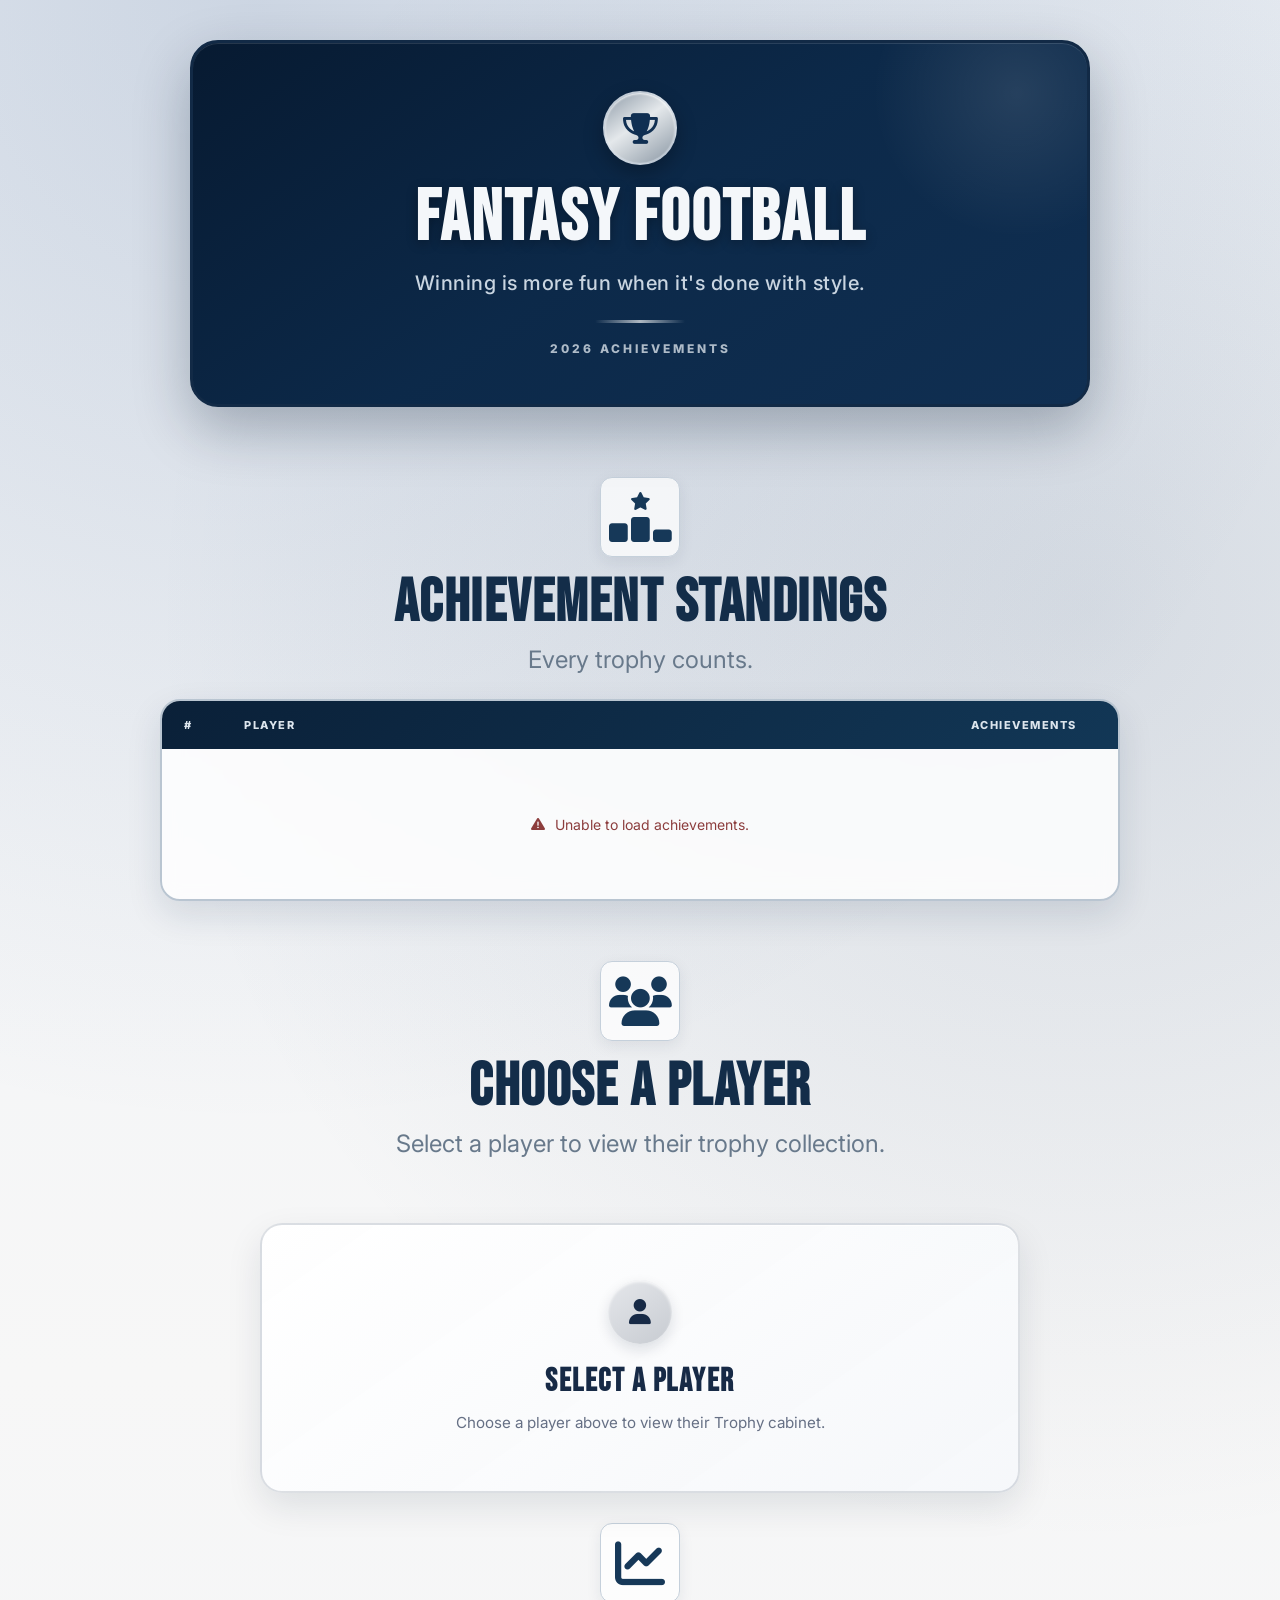
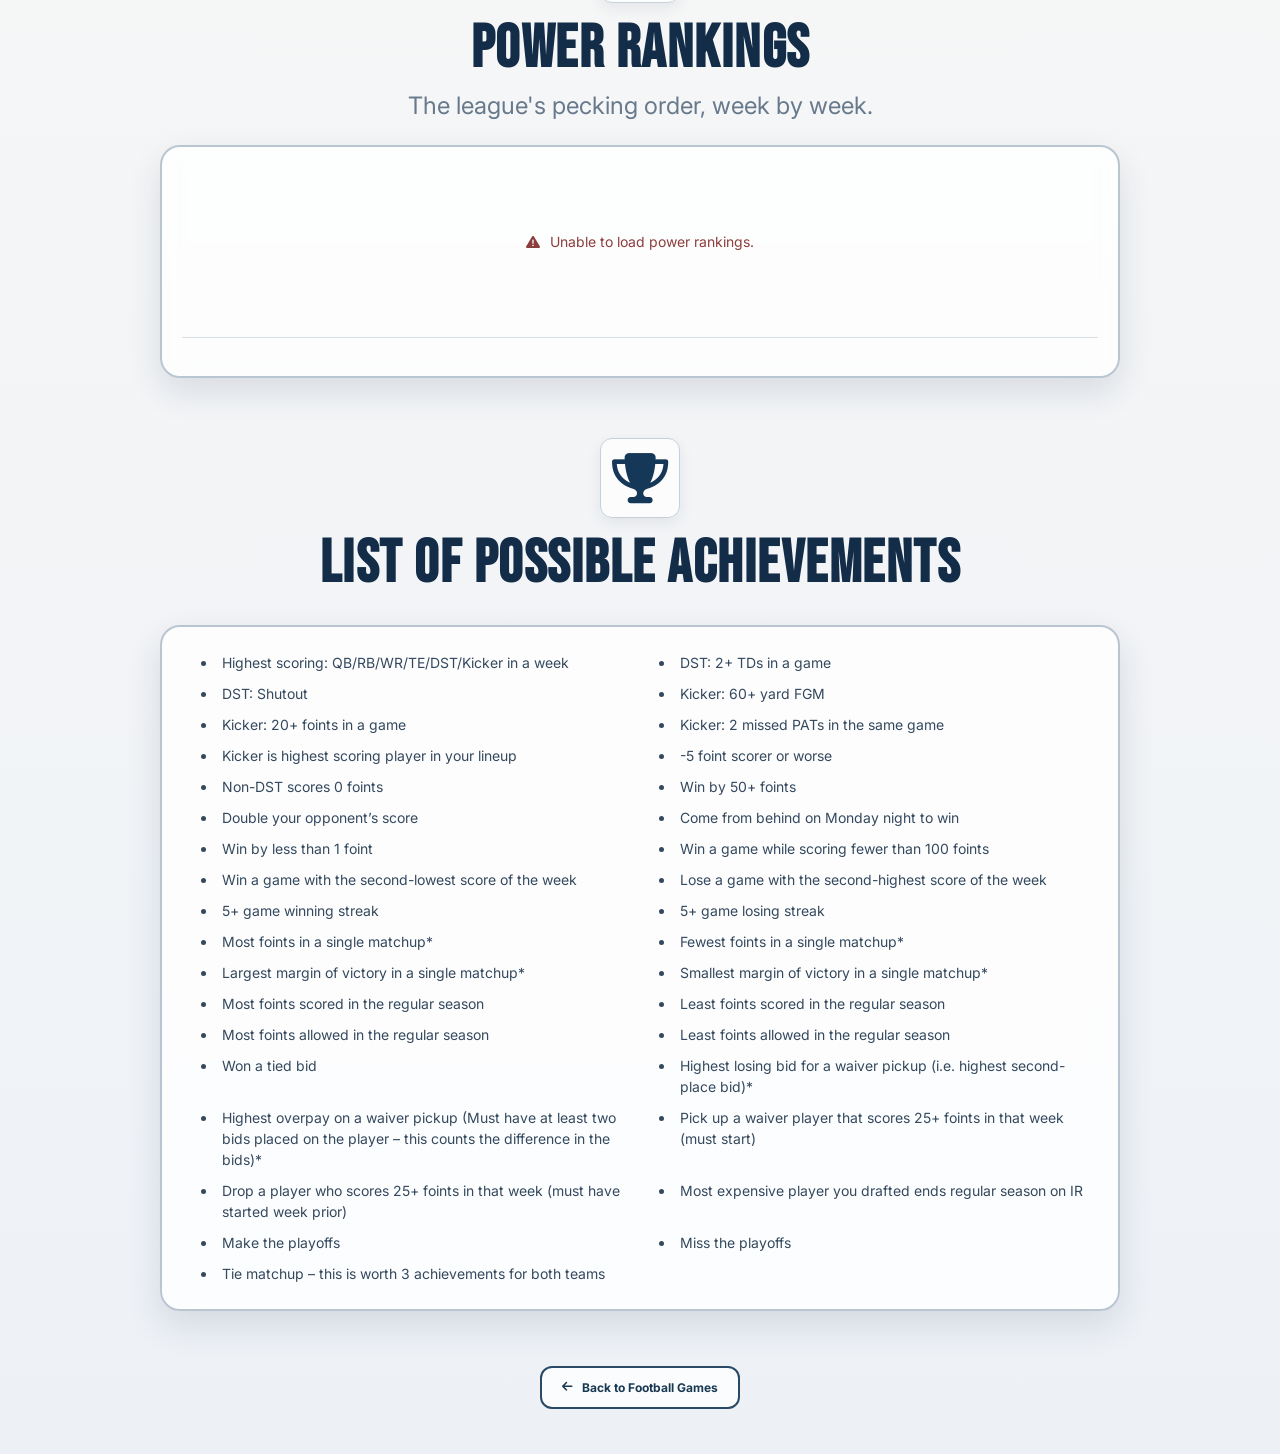
==== fantasy.html @ 873ed9bf "Update fantasy.html" ====
<!DOCTYPE html>

<html lang="en">
<head>

<meta charset="UTF-8">
<meta name="viewport" content="width=device-width, initial-scale=1.0">

<title>Fantasy Football | Football Games 2026</title>

<!-- Google Fonts -->

<link rel="preconnect" href="https://fonts.googleapis.com">
<link rel="preconnect" href="https://fonts.gstatic.com" crossorigin>

<link href="https://fonts.googleapis.com/css2?family=Bebas+Neue&family=Inter:wght@400;500;600;700;800&display=swap" rel="stylesheet">

<!-- Font Awesome -->

<link
    rel="stylesheet"
    href="https://cdnjs.cloudflare.com/ajax/libs/font-awesome/6.5.2/css/all.min.css"
>

<!-- Shared CSS -->

<link rel="stylesheet" href="css/global.css">
<link rel="stylesheet" href="css/components.css">
<link rel="stylesheet" href="css/animations.css">
<link rel="stylesheet" href="css/tables.css">

<!-- Fantasy Page CSS -->

<link rel="stylesheet" href="css/pages/fantasy.css">

<link rel="stylesheet" href="css/mobile.css">

<link rel="icon" type="image/png" href="./dp-logo.png">

</head>

<body class="fantasy-page">

<div class="page-container">

<!-- ========================================
     HERO
======================================== -->

<section class="fantasy-hero fade-in">

<div class="fantasy-hero-content">

<div class="fantasy-trophy-icon">
    <i class="fa-solid fa-trophy"></i>
</div>

<h1>FANTASY FOOTBALL</h1>

<p>
    Winning is more fun when it's done with style.
</p>

<div class="fantasy-divider"></div>

<div class="fantasy-season">
    2026 ACHIEVEMENTS
</div>

</div>

</section>

<!-- ========================================
     ACHIEVEMENT STANDINGS
======================================== -->

<section class="fantasy-section standings-section">

<div class="section-heading">

<div class="section-heading-icon">
    <i class="fa-solid fa-ranking-star"></i>
</div>

<h2>ACHIEVEMENT STANDINGS</h2>

<p>
    Every trophy counts.
</p>

</div>

<div class="standings-card">

<div class="standings-header">

    <div class="standings-header-rank">#</div>
    <div class="standings-header-player">PLAYER</div>
    <div class="standings-header-achievements">ACHIEVEMENTS</div>

</div>

<div id="standingsBody">

    <div class="loading-message">
        <i class="fa-solid fa-spinner fa-spin"></i>
        Loading achievements...
    </div>

</div>

</div>

</section>

<!-- ========================================
     PLAYER SELECTOR
======================================== -->

<section class="fantasy-section player-section">

<div class="section-heading">

<div class="section-heading-icon">
    <i class="fa-solid fa-users"></i>
</div>

<h2>CHOOSE A PLAYER</h2>

<p>
    Select a player to view their trophy collection.
</p>

</div>

<div class="player-selector" id="playerSelector">

<!-- Player cards generated by JavaScript -->

</div>

</section>

<!-- ========================================
     PLAYER PROFILE
======================================== -->

<section
    class="profile-display"
    id="profileDisplay"
    aria-live="polite"
>

<div class="profile-placeholder">
    <div class="profile-placeholder-icon">
        <i class="fa-solid fa-user"></i>
    </div>

<h2>SELECT A PLAYER</h2>

<p>
    Choose a player above to view their Trophy cabinet.
</p>

</div>

</section>

<!-- ========================================
     POWER RANKINGS
======================================== -->

<section class="fantasy-section power-rankings-section">

<div class="section-heading">

<div class="section-heading-icon">
    <i class="fa-solid fa-chart-line"></i>
</div>

<h2>POWER RANKINGS</h2>

<p>
    The league's pecking order, week by week.
</p>

</div>

<div class="power-rankings-card">

<div id="powerRankingsChartWrap" class="power-rankings-chart-wrap">

    <div id="powerRankingsChart" class="power-rankings-chart">
        <div class="loading-message">
            <i class="fa-solid fa-spinner fa-spin"></i>
            Loading power rankings...
        </div>
    </div>

    <div id="powerRankingsTooltip" class="power-rankings-tooltip"></div>

</div>

<div id="powerRankingsLegend" class="power-rankings-legend"></div>

</div>

</section>

<!-- ========================================
     POSSIBLE ACHIEVEMENTS
======================================== -->

<section class="fantasy-section fantasy-achievements-list-section">

<div class="section-heading">

<div class="section-heading-icon">
    <i class="fa-solid fa-trophy"></i>
</div>

<h2>LIST OF POSSIBLE ACHIEVEMENTS</h2>

</div>

<div class="possible-achievements-card">

<ul class="possible-achievements-list">

    <li>Highest scoring: QB/RB/WR/TE/DST/Kicker in a week</li>

    <li>DST: 2+ TDs in a game</li>

    <li>DST: Shutout</li>

    <li>Kicker: 60+ yard FGM</li>

    <li>Kicker: 20+ foints in a game</li>

    <li>Kicker: 2 missed PATs in the same game</li>

    <li>Kicker is highest scoring player in your lineup</li>

    <li>-5 foint scorer or worse</li>

    <li>Non-DST scores 0 foints</li>

    <li>Win by 50+ foints</li>

    <li>Double your opponent’s score</li>

    <li>Come from behind on Monday night to win</li>

    <li>Win by less than 1 foint</li>

    <li>Win a game while scoring fewer than 100 foints</li>

    <li>Win a game with the second-lowest score of the week</li>

    <li>Lose a game with the second-highest score of the week</li>

    <li>5+ game winning streak</li>

    <li>5+ game losing streak</li>

    <li>Most foints in a single matchup*</li>

    <li>Fewest foints in a single matchup*</li>

    <li>Largest margin of victory in a single matchup*</li>

    <li>Smallest margin of victory in a single matchup*</li>

    <li>Most foints scored in the regular season</li>

    <li>Least foints scored in the regular season</li>

    <li>Most foints allowed in the regular season</li>

    <li>Least foints allowed in the regular season</li>

    <li>Won a tied bid</li>

    <li>Highest losing bid for a waiver pickup (i.e. highest second-place bid)*</li>

    <li>Highest overpay on a waiver pickup (Must have at least two bids placed on the player – this counts the difference in the bids)*</li>

    <li>Pick up a waiver player that scores 25+ foints in that week (must start)</li>

    <li>Drop a player who scores 25+ foints in that week (must have started week prior)</li>

    <li>Most expensive player you drafted ends regular season on IR</li>

    <li>Make the playoffs</li>

    <li>Miss the playoffs</li>

    <li>Tie matchup – this is worth 3 achievements for both teams</li>

</ul>

</div>

</section>

<!-- ========================================
     NAVIGATION
======================================== -->

<div class="fantasy-navigation">

<a href="index.html" class="fantasy-back-button">

<i class="fa-solid fa-arrow-left"></i>

Back to Football Games

</a>

</div>

<script>

/* ========================================
   FANTASY FOOTBALL DATA
======================================== */

const ACHIEVEMENTS_CSV =
    "https://docs.google.com/spreadsheets/d/e/2PACX-1vR99reJE_4SBXOZWNyz1-YjJ0L_rT29dolRyvh9BPFbw6mDgLBK-ayncHCMaqLYOpqWWAxh5NxpBHhA/pub?gid=0&single=true&output=csv";

const POWER_RANKINGS_CSV =
    "https://docs.google.com/spreadsheets/d/e/2PACX-1vR99reJE_4SBXOZWNyz1-YjJ0L_rT29dolRyvh9BPFbw6mDgLBK-ayncHCMaqLYOpqWWAxh5NxpBHhA/pub?gid=1961780368&single=true&output=csv";


const PLAYERS = [
    "David",
    "Brett",
    "Matt",
    "Drew",
    "Chris",
    "Don",
    "Tucker",
    "George",
    "Michael",
    "Sam"
];


let achievements = [];


/* ========================================
   ELEMENTS
======================================== */

const standingsBody =
    document.getElementById("standingsBody");

const playerSelector =
    document.getElementById("playerSelector");

const profileDisplay =
    document.getElementById("profileDisplay");

const powerRankingsChart =
    document.getElementById("powerRankingsChart");

const powerRankingsChartWrap =
    document.getElementById("powerRankingsChartWrap");

const powerRankingsTooltip =
    document.getElementById("powerRankingsTooltip");

const powerRankingsLegend =
    document.getElementById("powerRankingsLegend");


/* ========================================
   CSV PARSER
   Handles quoted commas as well
======================================== */

function parseCSV(text) {

    const rows = [];

    let row = [];
    let cell = "";
    let insideQuotes = false;

    for (let i = 0; i < text.length; i++) {

        const character = text[i];
        const nextCharacter = text[i + 1];

        if (character === '"' && insideQuotes && nextCharacter === '"') {

            cell += '"';
            i++;

        } else if (character === '"') {

            insideQuotes = !insideQuotes;

        } else if (character === "," && !insideQuotes) {

            row.push(cell);
            cell = "";

        } else if (
            (character === "\n" || character === "\r") &&
            !insideQuotes
        ) {

            if (character === "\r" && nextCharacter === "\n") {
                i++;
            }

            row.push(cell);
            cell = "";

            if (row.some(value => value.trim() !== "")) {
                rows.push(row);
            }

            row = [];

        } else {

            cell += character;

        }

    }


    if (cell !== "" || row.length > 0) {

        row.push(cell);

        if (row.some(value => value.trim() !== "")) {
            rows.push(row);
        }

    }

    return rows;
}


/* ========================================
   HTML ESCAPE
======================================== */

function escapeHTML(value) {

    return String(value)
        .replace(/&/g, "&amp;")
        .replace(/</g, "&lt;")
        .replace(/>/g, "&gt;")
        .replace(/"/g, "&quot;")
        .replace(/'/g, "&#039;");

}


/* ========================================
   POWER RANKINGS
======================================== */

const POWER_RANKING_WEEKS = [
    "1",
    "2",
    "3",
    "4",
    "5",
    "6",
    "7",
    "8",
    "9",
    "10",
    "11",
    "12",
    "13",
    "14",
    "15",
    "16",
    "17"
];

const POWER_RANKING_COLORS = [
    "#8E24AA",
    "#B22222",
    "#17823B",
    "#0B5CAB",
    "#D97706",
    "#00838F",
    "#6D4C41",
    "#3949AB",
    "#C2185B",
    "#546E7A"
];

let powerRankings = [];


/* ========================================
   POWER RANKING HELPERS
======================================== */

function getPowerRankingWeekLabel(week) {

    return `Week ${week}`;

}


function getPowerRankingData(playerName) {

    return POWER_RANKING_WEEKS.map(week => {

        const item = powerRankings.find(entry =>
            entry.player.toLowerCase() === playerName.toLowerCase() &&
            entry.week.toUpperCase() === week.toUpperCase()
        );

        if (!item) {
            return {
                week,
                rank: null,
                message: ""
            };
        }

        const parsedRank = Number(item.rank);

        return {
            week,
            rank: Number.isFinite(parsedRank)
                ? parsedRank
                : null,
            message: item.message || ""
        };

    });

}


/* ========================================
   GET LAST WEEK'S RANKING
======================================== */

function getLastWeekRank(playerName, currentWeek) {

    const currentWeekIndex =
        POWER_RANKING_WEEKS.indexOf(currentWeek);

    if (currentWeekIndex <= 0) {
        return null;
    }

    const previousWeek =
        POWER_RANKING_WEEKS[currentWeekIndex - 1];

    const previousItem =
        powerRankings.find(entry =>
            entry.player.toLowerCase() === playerName.toLowerCase() &&
            entry.week.toUpperCase() === previousWeek.toUpperCase()
        );

    if (!previousItem) {
        return null;
    }

    const parsedRank =
        Number(previousItem.rank);

    return Number.isFinite(parsedRank)
        ? parsedRank
        : null;

}


function buildPowerRankingPath(points) {

    let path = "";
    let hasPoint = false;

    points.forEach(point => {

        if (point.rank === null) {
            hasPoint = false;
            return;
        }

        const command = hasPoint ? "L" : "M";

        path += `${command} ${point.x} ${point.y} `;
        hasPoint = true;

    });

    return path.trim();

}

let powerRankingTooltipHideTimer = null;

function schedulePowerRankingTooltipHide() {

    clearTimeout(powerRankingTooltipHideTimer);

    powerRankingTooltipHideTimer = setTimeout(() => {

        if (!powerRankingsTooltip.matches(":hover")) {
            hidePowerRankingTooltip();
        }

    }, 200);

}


function showPowerRankingTooltip(event, playerName, item) {

    if (item.rank === null) {
        return;
    }

    const chartRect =
        powerRankingsChartWrap.getBoundingClientRect();

    let left =
        event.clientX - chartRect.left + 14;

    let top =
        event.clientY - chartRect.top + 14;


    const lastWeekRank =
        getLastWeekRank(playerName, item.week);


    powerRankingsTooltip.innerHTML = `

        <div class="power-rankings-tooltip-player">
            ${escapeHTML(playerName)}
        </div>

        <div class="power-rankings-tooltip-week">
            ${escapeHTML(getPowerRankingWeekLabel(item.week))}
        </div>

        <div class="power-rankings-tooltip-rank">
            #${item.rank}
        </div>

        <div class="power-rankings-tooltip-rank">
            LW: ${
                lastWeekRank === null
                    ? "—"
                    : `#${lastWeekRank}`
            }
        </div>

        ${
            item.message
                ? `
                    <div class="power-rankings-tooltip-message">
                        ${escapeHTML(item.message)}
                    </div>
                  `
                : ""
        }

    `;

    powerRankingsTooltip.style.display = "block";

    const tooltipWidth =
        powerRankingsTooltip.offsetWidth;

    const tooltipHeight =
        powerRankingsTooltip.offsetHeight;

    const maxLeft =
        chartRect.width - tooltipWidth - 10;

    const maxTop =
        chartRect.height - tooltipHeight - 10;

    left = Math.min(left, maxLeft);
    top = Math.min(top, maxTop);

    left = Math.max(left, 10);
    top = Math.max(top, 10);

    powerRankingsTooltip.style.left =
        `${left}px`;

    powerRankingsTooltip.style.top =
        `${top}px`;

}


function hidePowerRankingTooltip() {

    powerRankingsTooltip.style.display =
        "none";

}


/* ========================================
   RENDER POWER RANKINGS
======================================== */

function renderPowerRankings() {

    if (!powerRankings.length) {

        powerRankingsChart.innerHTML = `

            <div class="error-message">
                <i class="fa-solid fa-triangle-exclamation"></i>
                <span>No power rankings found.</span>
            </div>

        `;

        powerRankingsLegend.innerHTML = "";

        return;

    }


    const width = 1100;
    const height = 560;

    const margin = {
        top: 35,
        right: 35,
        bottom: 65,
        left: 55
    };

    const plotWidth =
        width - margin.left - margin.right;

    const plotHeight =
        height - margin.top - margin.bottom;


    const xStep =
        plotWidth / (POWER_RANKING_WEEKS.length - 1);

    const yStep =
        plotHeight / 9;


    const xForIndex = index =>
        margin.left + (index * xStep);


    const yForRank = rank =>
        margin.top + ((rank - 1) * yStep);


    let svg = `

        <svg
            class="power-rankings-svg"
            viewBox="0 0 ${width} ${height}"
            role="img"
            aria-label="Fantasy football power rankings from Week 1 through Week 17"
        >

            <rect
                x="0"
                y="0"
                width="${width}"
                height="${height}"
                rx="14"
                class="power-rankings-svg-background"
            />

    `;


    /* Y-AXIS GRID + LABELS */

    for (let rank = 1; rank <= 10; rank++) {

        const y =
            yForRank(rank);

        svg += `

            <line
                x1="${margin.left}"
                y1="${y}"
                x2="${width - margin.right}"
                y2="${y}"
                class="power-rankings-grid-line"
            />

            <text
                x="${margin.left - 13}"
                y="${y + 5}"
                text-anchor="end"
                class="power-rankings-axis-label"
            >
                #${rank}
            </text>

        `;

    }


    /* X-AXIS LABELS */

    POWER_RANKING_WEEKS.forEach((week, index) => {

        const x =
            xForIndex(index);

        const label =
            `W${week}`;

        svg += `

            <text
                x="${x}"
                y="${height - 28}"
                text-anchor="middle"
                class="power-rankings-week-label"
            >
                ${label}
            </text>

        `;

    });


    /* PLAYER LINES + POINTS */

    PLAYERS.forEach((playerName, playerIndex) => {

        const color =
            POWER_RANKING_COLORS[playerIndex];

        const playerData =
            getPowerRankingData(playerName);


        const points =
            playerData.map((item, index) => ({

                ...item,

                x: xForIndex(index),

                y: item.rank === null
                    ? null
                    : yForRank(item.rank)

            }));


        const pathPoints =
            points.filter(point =>
                point.rank !== null
            );


        /*
         * Draw each continuous section separately so
         * missing future weeks do not create a line.
         */

        let currentSegment = [];

        const segments = [];

        points.forEach(point => {

            if (point.rank === null) {

                if (currentSegment.length) {
                    segments.push(currentSegment);
                    currentSegment = [];
                }

                return;

            }

            currentSegment.push(point);

        });


        if (currentSegment.length) {
            segments.push(currentSegment);
        }


        segments.forEach(segment => {

            if (segment.length < 2) {
                return;
            }

            svg += `

                <path
                    d="${buildPowerRankingPath(segment)}"
                    class="power-ranking-line"
                    style="stroke:${color}"
                />

            `;

        });


        points.forEach(point => {

            if (point.rank === null) {
                return;
            }


            const weekLabel =
                getPowerRankingWeekLabel(point.week);


            svg += `

                <circle
                    cx="${point.x}"
                    cy="${point.y}"
                    r="6"
                    class="power-ranking-point"
                    style="fill:${color};stroke:${color}"
                    tabindex="0"
                    data-player="${escapeHTML(playerName)}"
                    data-week="${escapeHTML(weekLabel)}"
                    data-rank="${point.rank}"
                >


                </circle>

            `;

        });

    });


    svg += `

        </svg>

    `;


    powerRankingsChart.innerHTML =
        svg;


    /* ========================================
       POINT HOVER EVENTS
    ======================================== */

    powerRankingsChart
        .querySelectorAll(".power-ranking-point")
        .forEach(point => {

            const playerName =
                point.dataset.player;

            const week =
                point.dataset.week;

            point.addEventListener(
                "mouseenter",
                event => {

                    const item =
                        getPowerRankingData(playerName)
                            .find(entry =>
                                getPowerRankingWeekLabel(entry.week) === week
                            );

                    if (item) {
                        showPowerRankingTooltip(
                            event,
                            playerName,
                            item
                        );
                    }

                }
            );


            point.addEventListener(
                "mousemove",
                event => {

                    const item =
                        getPowerRankingData(playerName)
                            .find(entry =>
                                getPowerRankingWeekLabel(entry.week) === week
                            );

                    if (item) {
                        showPowerRankingTooltip(
                            event,
                            playerName,
                            item
                        );
                    }

                }
            );


            point.addEventListener(
    "mouseleave",
    event => {
        if (window.innerWidth > 700) {
            schedulePowerRankingTooltipHide();
        }
    }
);


            point.addEventListener(
                "focus",
                event => {

                    const item =
                        getPowerRankingData(playerName)
                            .find(entry =>
                                getPowerRankingWeekLabel(entry.week) === week
                            );

                    if (item) {
                        showPowerRankingTooltip(
                            event,
                            playerName,
                            item
                        );
                    }

                }
            );


            point.addEventListener(
    "blur",
    event => {
        if (window.innerWidth > 700) {
            schedulePowerRankingTooltipHide();
        }
    }
);

            powerRankingsTooltip.addEventListener("mouseenter", () => {

    clearTimeout(powerRankingTooltipHideTimer);

});

powerRankingsTooltip.addEventListener("mouseleave", () => {

    hidePowerRankingTooltip();

});


            /* ========================================
               MOBILE TOOLTIP
            ======================================== */

            point.addEventListener(
                "click",
                event => {

                    if (window.innerWidth > 700) {
                        return;
                    }

                    event.stopPropagation();

                    const item =
                        getPowerRankingData(playerName)
                            .find(entry =>
                                getPowerRankingWeekLabel(entry.week) === week
                            );

                    if (item) {

                        showPowerRankingTooltip(
                            event,
                            playerName,
                            item
                        );

                    }

                }
            );

        });


    /* ========================================
       MOBILE TOOLTIP CLOSE
    ======================================== */

    powerRankingsChartWrap.addEventListener(
        "click",
        event => {

            if (window.innerWidth > 700) {
                return;
            }

            if (
                !event.target.closest(".power-ranking-point") &&
                !event.target.closest(".power-rankings-tooltip")
            ) {

                hidePowerRankingTooltip();

            }

        }
    );


    /* ========================================
       LEGEND
    ======================================== */

    powerRankingsLegend.innerHTML = "";

    PLAYERS.forEach((player, index) => {

        const legendItem =
            document.createElement("div");

        legendItem.className =
            "power-rankings-legend-item";

        legendItem.innerHTML = `

            <span
                class="power-rankings-legend-dot"
                style="background:${POWER_RANKING_COLORS[index]}"
            ></span>

            <span>
                ${escapeHTML(player)}
            </span>

        `;

        powerRankingsLegend.appendChild(
            legendItem
        );

    });

}


/* ========================================
   LOAD POWER RANKINGS
======================================== */

async function loadPowerRankings() {

    try {

        const response =
            await fetch(
                POWER_RANKINGS_CSV +
                "&cache=" +
                Date.now()
            );


        if (!response.ok) {
            throw new Error(
                "Unable to load power rankings CSV"
            );
        }


        const csvText =
            await response.text();


        const rows =
            parseCSV(csvText);


        if (rows.length < 1) {
            throw new Error(
                "No power ranking data found"
            );
        }


        const headers =
            rows[0].map(header =>
                header.trim().toLowerCase()
            );


        const weekIndex =
            headers.indexOf("week");

        const playerIndex =
            headers.indexOf("player");

        const rankIndex =
            headers.indexOf("rank");

        const messageIndex =
            headers.indexOf("message");


        if (
            weekIndex === -1 ||
            playerIndex === -1 ||
            rankIndex === -1 ||
            messageIndex === -1
        ) {

            throw new Error(
                "Power Rankings CSV must contain Week, Player, Rank, and Message columns."
            );

        }


        powerRankings =
            rows
                .slice(1)
                .map(row => ({

                    week:
                        (row[weekIndex] || "")
                            .trim(),

                    player:
                        (row[playerIndex] || "")
                            .trim(),

                    rank:
                        (row[rankIndex] || "")
                            .trim(),

                    message:
                        (row[messageIndex] || "")
                            .trim()

                }))
                .filter(item =>
                    item.week &&
                    item.player
                );


        renderPowerRankings();

    }


    catch (error) {

        console.error(
            "Fantasy power rankings loading error:",
            error
        );


        powerRankingsChart.innerHTML = `

            <div class="error-message">

                <i class="fa-solid fa-triangle-exclamation"></i>

                <span>
                    Unable to load power rankings.
                </span>

            </div>

        `;

        powerRankingsLegend.innerHTML = "";

    }

}


/* ========================================
   LOAD ACHIEVEMENTS
======================================== */

async function loadAchievements() {

    try {

        const response =
            await fetch(ACHIEVEMENTS_CSV + "&cache=" + Date.now());

        if (!response.ok) {
            throw new Error("Unable to load CSV");
        }

        const csvText = await response.text();

        const rows = parseCSV(csvText);

        if (rows.length < 1) {
            throw new Error("No data found");
        }


        /* --------------------------------
           Read headers
        -------------------------------- */

        const headers = rows[0].map(header =>
            header.trim().toLowerCase()
        );


        const nameIndex =
            headers.indexOf("name");

        const achievementIndex =
            headers.indexOf("achievement");

        const weekIndex =
            headers.indexOf("week");


        if (
            nameIndex === -1 ||
            achievementIndex === -1 ||
            weekIndex === -1
        ) {

            throw new Error(
                "CSV must contain Name, Achievement, and Week columns."
            );

        }


        /* --------------------------------
           Convert rows to objects
        -------------------------------- */

        achievements = rows
            .slice(1)
            .map(row => {

                return {

                    name:
                        (row[nameIndex] || "").trim(),

                    achievement:
                        (row[achievementIndex] || "").trim(),

                    week:
                        (row[weekIndex] || "").trim()

                };

            })
            .filter(item =>
                item.name &&
                item.achievement
            );


        renderStandings();

        renderPlayerSelector();

    }

    catch (error) {

        console.error(
            "Fantasy achievement loading error:",
            error
        );

        standingsBody.innerHTML = `

            <div class="error-message">

                <i class="fa-solid fa-triangle-exclamation"></i>

                <span>
                    Unable to load achievements.
                </span>

            </div>

        `;

    }

}


/* ========================================
   GET PLAYER ACHIEVEMENTS
======================================== */

function getPlayerAchievements(playerName) {

    return achievements.filter(item =>
        item.name.toLowerCase() === playerName.toLowerCase()
    );

}


/* ========================================
   GET PLAYER COUNT
======================================== */

function getPlayerCount(playerName) {

    return getPlayerAchievements(playerName).length;

}


/* ========================================
   RENDER STANDINGS
======================================== */

function renderStandings() {

    const standings = PLAYERS
        .map(player => {

            return {

                name: player,

                count: getPlayerCount(player)

            };

        })
        .sort((a, b) => {

            if (b.count !== a.count) {
                return b.count - a.count;
            }

            return PLAYERS.indexOf(a.name) -
                   PLAYERS.indexOf(b.name);

        });


    standingsBody.innerHTML = "";


    standings.forEach((player, index) => {

        const row =
            document.createElement("div");

        row.className =
            "standings-row";


        if (index === 0 && player.count > 0) {

            row.classList.add("first-place");

        }


        row.innerHTML = `

            <div class="standings-rank">

                ${index + 1}

            </div>


            <div class="standings-player">

                <span class="standings-player-name">

                    ${escapeHTML(player.name)}

                </span>

            </div>


            <div class="standings-count">

                <span class="achievement-count-number">

                    ${player.count}

                </span>

                <span class="achievement-count-label">

                    ${player.count === 1
                        ? "TROPHY"
                        : "TROPHIES"}

                </span>

            </div>

        `;


        standingsBody.appendChild(row);

    });

}


/* ========================================
   RENDER PLAYER SELECTOR
======================================== */

function renderPlayerSelector() {

    playerSelector.innerHTML = "";


    PLAYERS.forEach(player => {

        const count =
            getPlayerCount(player);


        const card =
            document.createElement("button");

        card.type = "button";

        card.className =
            "player-card";


        card.dataset.player =
            player;


        card.innerHTML = `

            <div class="player-card-icon">

                <i class="fa-solid fa-trophy"></i>

            </div>


            <div class="player-card-content">

                <div class="player-card-name">

                    ${escapeHTML(player)}

                </div>

                <div class="player-card-count">

                    ${count}
                    ${count === 1
                        ? "Achievement"
                        : "Achievements"}

                </div>

            </div>


            <div class="player-card-arrow">

                <i class="fa-solid fa-chevron-right"></i>

            </div>

        `;


        card.addEventListener(
            "click",
            () => selectPlayer(player, card)
        );


        playerSelector.appendChild(card);

    });

}


/* ========================================
   SELECT PLAYER
======================================== */

function selectPlayer(playerName, selectedCard) {

    document
        .querySelectorAll(".player-card")
        .forEach(card => {

            card.classList.remove("selected");

        });


    selectedCard.classList.add("selected");


    renderPlayerProfile(playerName);


    setTimeout(() => {

        profileDisplay.scrollIntoView({

            behavior: "smooth",

            block: "start"

        });

    }, 100);

}


/* ========================================
   RENDER PLAYER PROFILE
======================================== */

function renderPlayerProfile(playerName) {

    const playerAchievements =
        getPlayerAchievements(playerName);


    profileDisplay.innerHTML = "";


    const profile =
        document.createElement("div");

    profile.className =
        "player-profile fantasy-profile-drop";


    profile.innerHTML = `

        <div class="player-profile-header">

            <div class="player-profile-icon">

                <i class="fa-solid fa-trophy"></i>

            </div>


            <div class="player-profile-title">

                <h2>
                    ${escapeHTML(playerName)}
                </h2>

                <p>
                    2026 FANTASY FOOTBALL
                </p>

            </div>


            <div class="profile-achievement-total">

                <div class="total-number">

                    ${playerAchievements.length}

                </div>

                <div class="total-label">

                    ${playerAchievements.length === 1
                        ? "ACHIEVEMENT"
                        : "ACHIEVEMENTS"}

                </div>

            </div>

        </div>


        <div class="profile-divider"></div>


        <div class="achievement-collection-header">

            <span>
                TROPHY COLLECTION
            </span>

            <span>
                ${playerAchievements.length}
                ${playerAchievements.length === 1
                    ? "TROPHY"
                    : "TROPHIES"}
            </span>

        </div>


        <div class="achievement-plaque-grid">

            ${
                playerAchievements.length === 0

                ?

                `

                <div class="empty-achievements">

                    <div class="empty-trophy">

                        <i class="fa-solid fa-trophy"></i>

                    </div>

                    <h3>
                        NO TROPHIES YET
                    </h3>

                    <p>
                        The collection is waiting to begin.
                    </p>

                </div>

                `

                :

                playerAchievements
                    .map((item, index) => `

                        <div
                            class="achievement-plaque"
                            style="--plaque-delay: ${index * 0.06}s"
                        >

                            <div class="plaque-shine"></div>


                            <div class="plaque-inner">

                                <div class="plaque-top">

                                    <i class="fa-solid fa-trophy"></i>

                                </div>


                                <div class="plaque-achievement">

                                    ${escapeHTML(
                                        item.achievement
                                    )}

                                </div>


                                <div class="plaque-line"></div>


                                <div class="plaque-week">

                                    Week ${escapeHTML(
                                        item.week
                                    )}

                                </div>

                            </div>

                        </div>

                    `)
                    .join("")

            }

        </div>

    `;


    profileDisplay.appendChild(profile);

}


/* ========================================
   START
======================================== */

loadAchievements();
loadPowerRankings();

</script>

</body>
</html>
---- css/global.css ----
/* ========================================
   FOOTBALL GAMES DESIGN SYSTEM
   GLOBAL CSS
======================================== */

:root{

    /* Brand Colors */

    --green:#09C90E;
    --red:#B22222;
    --blue:#005CB9;
    --purple:#8E24AA;
    --gold:#FFD700;

    /* Neutral Colors */

    --background:#F7F7F7;
    --text:#222222;
    --text-light:#555555;
    --white:#FFFFFF;

    /* Effects */

    --shadow-sm:0 5px 15px rgba(0,0,0,.12);
    --shadow-md:0 12px 25px rgba(0,0,0,.25);
    --shadow-lg:0 22px 40px rgba(0,0,0,.35);

    --radius-sm:12px;
    --radius-md:18px;
    --radius-lg:24px;

    --transition:.3s ease;

}


/* RESET */

*{
    margin:0;
    padding:0;
    box-sizing:border-box;
}


html{
    scroll-behavior:smooth;
}


/* BODY */

body{

    font-family:"Inter",Arial,sans-serif;

    color:var(--text);

    overflow-x:hidden;

    background:
    linear-gradient(
        rgba(247,247,247,.88),
        rgba(247,247,247,.92)
    ),
    url("https://images.unsplash.com/photo-1508098682722-e99c643e7485?auto=format&fit=crop&w=1800&q=80");

    background-size:cover;

    background-position:center;

    background-attachment:fixed;

}

h1,
h2,
h3,
.title{
    font-family:"Bebas Neue",sans-serif;
    letter-spacing:1px;
}


/* LINKS */

a{
    text-decoration:none;
    color:inherit;
}


/* MAIN CONTAINER */

.container{

    max-width:1100px;

    margin:auto;

    padding:25px 15px 50px;

}
/* Typography Overrides */

.hero h1,
.hero h2,
.countdown-title,
.title,
.subtitle,
.arrow{

    font-family:"Inter",Arial,sans-serif;

}


.hero h1,
.hero h2,
.title{

    font-family:"Bebas Neue",sans-serif;

}
.countdown-title{

    font-family:"Bebas Neue",sans-serif;
    font-size:28px;
    letter-spacing:1px;

}

body{

background:
linear-gradient(
rgba(255,255,255,.75),
rgba(255,255,255,.80)
),
url("https://images.unsplash.com/photo-1508098682722-e99c643e7485?auto=format&fit=crop&w=1800&q=80");

background-size:cover;

background-position:center;

background-attachment:fixed;

}
---- css/components.css ----
/* ========================================
   FOOTBALL GAMES DESIGN SYSTEM
   COMPONENTS
======================================== */


/* =========================
   GAME CARDS
========================= */

.card{

display:flex;

justify-content:space-between;

align-items:center;

padding:28px;

border-radius:var(--radius-md);

margin-bottom:25px;

text-decoration:none;

color:white;

box-shadow:var(--shadow-md);

transition:var(--transition);

position:relative;

overflow:hidden;

}


.card:hover{

transform:
translateY(-8px)
scale(1.02);

box-shadow:var(--shadow-lg);

}


/* Card Shine */

.card::before{

content:"";

position:absolute;

top:0;

left:-120%;

width:80%;

height:100%;

background:
linear-gradient(
120deg,
transparent,
rgba(255,255,255,.45),
transparent
);

transform:skewX(-25deg);

transition:.8s;

}


.card:hover::before{

left:130%;

}



/* Card Layout */

.left{

display:flex;

align-items:center;

gap:20px;

}


.icon{

font-size:48px;

filter:
drop-shadow(
0 3px 3px rgba(0,0,0,.25)
);

text-shadow:
0 2px 8px rgba(255,255,255,.5);

transition:.3s ease;

}

/* Card Icon Colors */

.supercontest .icon{

color:#FFE34D;

}


.survivor .icon{

color:#FFD7D7;

}


.fantasy .icon{

color:#9FD2FF;

}


.suggestions .icon{

color:#E9C8FF;

}


/* Icon hover */

.card:hover .icon{

transform:
scale(1.15)
rotate(-10deg);

filter:
drop-shadow(
0 0 12px rgba(255,255,255,.75)
);

}


.title{

font-family:"Bebas Neue",sans-serif;

font-size:44px;

letter-spacing:1px;

margin-bottom:8px;

}


.subtitle{

font-family:"Inter",Arial,sans-serif;

font-size:18px;

line-height:1.4;

}


.arrow{

font-size:40px;

transition:.3s;

}


.card:hover .arrow{

transform:translateX(15px);

}


/* Card Colors */

.supercontest{

background:var(--green);

}


.survivor{

background:linear-gradient(
135deg,
#B22222,
#6E1010
);

}


.fantasy{

background:linear-gradient(
135deg,
#013369,
#005CB9
);

}


.suggestions{

background:linear-gradient(
135deg,
#6A1B9A,
#8E24AA
);

}
/* =========================
   HERO SECTION
========================= */

.hero{

min-height:460px;

display:flex;

justify-content:center;

align-items:center;

text-align:center;

padding:40px 20px;

}


.hero-content{

    background:linear-gradient(
        135deg,
        #134975,
        #599cda
    );

    backdrop-filter:blur(16px);
    -webkit-backdrop-filter:blur(16px);

    padding:50px 55px;

    border-radius:24px;

    border:1px solid rgba(255,255,255,.15);

    box-shadow:
        0 15px 40px rgba(0,0,0,.25),
        0 0 40px rgba(255,255,255,.05) inset;

    animation:fadeIn 1.2s;

    max-width:900px;
    width:100%;

}


.hero h1{

font-family:"Bebas Neue",sans-serif;

font-size:72px;

letter-spacing:2px;

margin-bottom:15px;

color:#111;

}


.hero h2{

font-family:"Inter",Arial,sans-serif;

font-size:30px;

font-weight:400;

color:#444;

margin-bottom:35px;

}

/* Hero Gold Divider */

.hero-divider{

width:140px;

height:5px;

margin:0 auto 35px;

border-radius:20px;

background:
linear-gradient(
90deg,
#FFD700,
#F5C542,
#FFD700
);

box-shadow:
0 0 15px rgba(255,215,0,.5);

}


/* =========================
   COUNTDOWN
========================= */


.countdown-title{

font-family:"Bebas Neue",sans-serif;

font-size:30px;

letter-spacing:1px;

margin-bottom:15px;

}


#countdown,
#superbowlCountdown{

display:flex;

justify-content:center;

gap:15px;

flex-wrap:wrap;

}


.time-box{

background:white;

border:1px solid #ddd;

border-radius:var(--radius-md);

padding:16px;

width:100px;

box-shadow:var(--shadow-sm);

transition:var(--transition);

display:flex;

flex-direction:column;

align-items:center;

justify-content:center;

text-align:center;

}

.number{

font-family:"Bebas Neue",sans-serif;

font-size:50px;

font-weight:400;

letter-spacing:2px;

color:var(--gold);

text-shadow:

0 0 10px rgba(255,215,0,.45),

0 0 25px rgba(255,215,0,.25);

}

.label{

font-family:"Inter",Arial,sans-serif;

margin-top:5px;

font-size:13px;

font-weight:600;

text-transform:uppercase;

letter-spacing:1.5px;

text-align:center;

}

/* =========================
   FOOTER
========================= */

footer{

text-align:center;

padding:45px 20px;

font-size:18px;

color:#00008b;

border-top:1px solid #ddd;

margin-top:50px;

font-family:"Inter",Arial,sans-serif;

}

/* =========================
   BUTTONS
========================= */


.main-button{

display:inline-flex;

align-items:center;

justify-content:center;

padding:16px 32px;

border-radius:14px;

font-family:"Inter",Arial,sans-serif;

font-size:18px;

font-weight:700;

border:none;

cursor:pointer;

position:relative;

overflow:hidden;

transition:.3s ease;

box-shadow:var(--shadow-sm);

}


/* Shine sweep */

.main-button::before{

content:"";

position:absolute;

top:0;

left:-120%;

width:80%;

height:100%;

background:
linear-gradient(
120deg,
transparent,
rgba(255,255,255,.55),
transparent
);

transform:skewX(-25deg);

transition:.7s;

}


.main-button:hover::before{

left:130%;

}


.main-button:hover{

transform:translateY(-4px);

box-shadow:var(--shadow-lg);

}


.main-button:active{

transform:scale(.97);

}

/* =========================
   NFL TICKER
========================= */

.ticker{

width:100%;

margin-top:20px;

background:white;

border-top:2px solid #ddd;

border-bottom:2px solid #ddd;

overflow:hidden;

white-space:nowrap;

padding:15px 0;

}


.ticker-game{

display:inline-flex;

align-items:center;

border-right:2px solid #ccc;

padding-right:35px;

margin-right:35px;

}


.ticker-track{

    display:inline-block;

    padding-left:100%;

    animation:ticker 45s linear infinite;

    will-change:transform;

    transform:translate3d(0,0,0);

    font-family:"Inter",Arial,sans-serif;

    font-size:18px;

    font-weight:bold;

}


.ticker-track span{

margin-right:45px;

color:#222;

}


.live{

color:#D00000;

}


.final{

color:#555;

}


.upcoming{

color:#005CB9;

}


.team-logo{

width:28px;

height:28px;

vertical-align:middle;

margin:0 7px;

}
---- css/animations.css ----
/* ========================================
   FOOTBALL GAMES DESIGN SYSTEM
   ANIMATIONS
======================================== */


/* =========================
   FADE IN
========================= */

.fade-in{

animation:fadeIn 1.2s ease;

}


@keyframes fadeIn{

from{

opacity:0;

transform:translateY(25px);

}

to{

opacity:1;

transform:translateY(0);

}

}



/* =========================
   CARD SHINE SWEEP
========================= */

.shine{

position:relative;

overflow:hidden;

}


.shine::before{

content:"";

position:absolute;

top:0;

left:-120%;

width:80%;

height:100%;


background:
linear-gradient(
120deg,
transparent,
rgba(255,255,255,.45),
transparent
);


transform:skewX(-25deg);

transition:.8s;

}


.shine:hover::before{

left:130%;

}



/* =========================
   LIFT EFFECT
========================= */

.lift{

transition:.3s ease;

}


.lift:hover{

transform:translateY(-8px);

box-shadow:var(--shadow-lg);

}



/* =========================
   PRESS EFFECT
========================= */

.press:active{

transform:scale(.96);

}



/* =========================
   GLOW EFFECT
========================= */

.glow:hover{

filter:
drop-shadow(
0 0 12px rgba(255,215,0,.8)
);

}



/* =========================
   TICKER
========================= */

@keyframes ticker{

    from{
        transform:translate3d(0,0,0);
    }

    to{
        transform:translate3d(-100%,0,0);
    }

}
---- css/tables.css ----
/* ========================================
   FOOTBALL GAMES DESIGN SYSTEM
   TABLES
======================================== */


/* =========================
   TABLE CONTAINER
========================= */

.table-container{

width:100%;

overflow-x:auto;

-webkit-overflow-scrolling:touch;

margin:25px 0;

}


/* =========================
   BASE TABLE
========================= */

.data-table{

width:100%;

border-collapse:collapse;

background:white;

border-radius:var(--radius-md);

overflow:hidden;

box-shadow:var(--shadow-sm);

font-family:"Inter",Arial,sans-serif;

}


/* =========================
   TABLE HEADER
========================= */

.data-table th{

background:#111;

color:white;

padding:14px 12px;

font-size:16px;

font-weight:700;

text-align:center;

letter-spacing:.5px;

}


/* =========================
   TABLE CELLS
========================= */

.data-table td{

padding:12px;

text-align:center;

border-bottom:1px solid #ddd;

font-size:16px;

}


/* =========================
   ROW EFFECTS
========================= */

.data-table tbody tr{

transition:.25s ease;

}


.data-table tbody tr:hover{

background:#f5f5f5;

transform:scale(1.01);

}


/* =========================
   RANK COLUMN
========================= */

.rank{

font-weight:bold;

font-size:18px;

}


/* =========================
   CHAMPION / LEADER ROW
========================= */

.leader-row{

font-weight:bold;

background:#fff4c2;

}



/* =========================
   MOBILE TABLES
========================= */

@media(max-width:600px){

.data-table{

min-width:700px;

}


.data-table th{

font-size:14px;

}


.data-table td{

font-size:14px;

}

}
---- css/pages/fantasy.css ----
/* ========================================
   FANTASY FOOTBALL PAGE
   2026 FOOTBALL GAMES
======================================== */


/* ========================================
   PAGE
======================================== */

.fantasy-page {

    background:
        radial-gradient(
            circle at 20% 0%,
            rgba(28, 65, 120, 0.16),
            transparent 35%
        ),
        radial-gradient(
            circle at 85% 20%,
            rgba(12, 42, 82, 0.12),
            transparent 35%
        ),
        linear-gradient(
            180deg,
            #eef2f7 0%,
            #f7f7f7 45%,
            #edf1f6 100%
        );

    color: #182536;

}


/* ========================================
   HERO
======================================== */

.fantasy-hero {

    min-height: 360px;

    display: flex;

    justify-content: center;

    align-items: center;

    padding: 40px 20px;

}


.fantasy-hero-content {

    position: relative;

    width: 100%;

    max-width: 900px;

    padding: 48px 40px;

    text-align: center;

    overflow: hidden;

    border-radius: 28px;

    border: 3px solid #122a46;

    background:
        linear-gradient(
            145deg,
            #071a31 0%,
            #0c2949 50%,
            #102f52 100%
        );

    box-shadow:
        0 22px 55px rgba(7, 25, 48, 0.28),
        inset 0 1px 0 rgba(255,255,255,0.12);

}


.fantasy-hero-content::before {

    content: "";

    position: absolute;

    top: -100px;

    right: -80px;

    width: 300px;

    height: 300px;

    border-radius: 50%;

    background:
        radial-gradient(
            circle,
            rgba(255,255,255,0.10),
            transparent 68%
        );

    pointer-events: none;

}


.fantasy-trophy-icon {

    width: 74px;

    height: 74px;

    margin: 0 auto 20px;

    display: flex;

    justify-content: center;

    align-items: center;

    border-radius: 50%;

    color: #102f52;

    font-size: 31px;

    border: 2px solid rgba(215,225,235,0.55);

    background:
        linear-gradient(
            145deg,
            #8d9aa7,
            #e4e8eb 45%,
            #8996a3
        );

    box-shadow:
        0 8px 20px rgba(0,0,0,0.28),
        inset 0 1px 2px rgba(255,255,255,0.85);

}


.fantasy-hero h1 {

    margin: 0;

    font-family: "Bebas Neue", sans-serif;

    font-size: 72px;

    line-height: 0.95;

    letter-spacing: 2px;

    color: #f4f7fa;

    text-shadow:
        0 3px 12px rgba(0,0,0,0.3);

}


.fantasy-hero p {

    margin: 18px 0 0;

    font-family: "Inter", Arial, sans-serif;

    font-size: 20px;

    font-weight: 500;

    letter-spacing: 0.5px;

    color: #c9d5e1;

}


.fantasy-divider {

    width: 90px;

    height: 3px;

    margin: 25px auto 18px;

    border-radius: 20px;

    background:
        linear-gradient(
            90deg,
            transparent,
            #aeb8c2,
            transparent
        );

}


.fantasy-season {

    font-family: "Inter", Arial, sans-serif;

    font-size: 12px;

    font-weight: 800;

    letter-spacing: 3px;

    color: #aebbc8;

}


/* ========================================
   SECTIONS
======================================== */

.fantasy-section {

    width: 100%;

    max-width: 1000px;

    margin: 0 auto;

    padding: 30px 20px;

}


.section-heading {

    text-align: center;

    margin-bottom: 25px;

}


.section-heading-icon {

    width: 80px;
    
    height: 80px;

    margin: 0 auto 10px;

    display: flex;

    justify-content: center;

    align-items: center;

    border-radius: 12px;

    color: #163858;

    font-size: 50px;

    background: rgba(255,255,255,0.75);

    border: 1px solid #c5d0db;

    box-shadow:
        0 5px 15px rgba(20,40,65,0.08);
}


.section-heading h2 {

    margin: 0;

    font-family: "Bebas Neue", sans-serif;

    font-size: 60px;

    letter-spacing: 1.5px;

    color: #132d49;

}


.section-heading p {

    margin: 6px 0 0;

    font-family: "Inter", Arial, sans-serif;

    font-size: 24px;

    color: #68798b;

}


/* ========================================
   STANDINGS CARD
======================================== */

.standings-card {

    width: 100%;

    overflow: hidden;

    border-radius: 20px;

    border: 2px solid #b9c5d1;

    background:
        rgba(255,255,255,0.82);

    box-shadow:
        0 14px 35px rgba(19,45,73,0.12);

    backdrop-filter: blur(10px);

}


/* ========================================
   STANDINGS HEADER
======================================== */

.standings-header {

    display: grid;

    grid-template-columns: 60px 1fr 145px;

    align-items: center;

    min-height: 48px;

    padding: 0 22px;

    background:
        linear-gradient(
            135deg,
            #0a2038,
            #123756
        );

    color: #dce5ed;

    font-family: "Inter", Arial, sans-serif;

    font-size: 11px;

    font-weight: 800;

    letter-spacing: 1.5px;

}


.standings-header-achievements {

    text-align: center;

}


/* ========================================
   STANDINGS ROW
======================================== */

.standings-row {

    display: grid;

    grid-template-columns: 60px 1fr 145px;

    align-items: center;

    min-height: 68px;

    padding: 0 22px;

    border-bottom: 1px solid #dce2e8;

    transition:
        background 0.2s ease,
        transform 0.2s ease;

}


.standings-row:last-child {

    border-bottom: none;

}


.standings-row:hover {

    background: #f2f5f8;

}


.standings-row.first-place {

    background:
        linear-gradient(
            90deg,
            rgba(197,209,220,0.35),
            rgba(255,255,255,0.8)
        );

}


.standings-rank {

    font-family: "Bebas Neue", sans-serif;

    font-size: 25px;

    color: #708093;

}


.first-place .standings-rank {

    color: #183a5c;

}


.standings-player-name {

    font-family: "Inter", Arial, sans-serif;

    font-size: 22px;

    font-weight: 700;

    color: #20364d;

}


.standings-count {

    display: flex;

    justify-content: center;

    align-items: baseline;

    gap: 6px;

}


.achievement-count-number {

    font-family: "Bebas Neue", sans-serif;

    font-size: 31px;

    color: #173b5e;

}


.achievement-count-label {

    font-family: "Inter", Arial, sans-serif;

    font-size: 14px;

    font-weight: 800;

    letter-spacing: 0.8px;

    color: #718195;

}


/* ========================================
   LOADING / ERROR
======================================== */

.loading-message,
.error-message {

    min-height: 150px;

    display: flex;

    justify-content: center;

    align-items: center;

    gap: 10px;

    font-family: "Inter", Arial, sans-serif;

    font-size: 14px;

    color: #718195;

}


.error-message {

    color: #8c3d3d;

}


/* ========================================
   POWER RANKINGS
======================================== */

.power-rankings-card {

    width: 100%;

    padding: 20px;

    box-sizing: border-box;

    border: 2px solid #b9c5d1;

    border-radius: 20px;

    background: rgba(255,255,255,0.82);

    box-shadow:
        0 14px 35px rgba(19,45,73,0.12);

    backdrop-filter: blur(10px);

}


.power-rankings-chart-wrap {

    position: relative;

    width: 100%;

    overflow-x: auto;

    overflow-y: hidden;

    border-radius: 14px;

    scrollbar-width: thin;

}


.power-rankings-chart {

    width: 100%;

    min-width: 900px;

}


.power-rankings-svg {

    display: block;

    width: 100%;

    height: auto;

    min-width: 900px;

    overflow: visible;

}


.power-rankings-svg-background {

    fill: rgba(248,250,252,0.96);

}


.power-rankings-grid-line {

    stroke: #d7dee6;

    stroke-width: 1;

}


.power-rankings-axis-label {

    fill: #506174;

    font-family: "Inter", Arial, sans-serif;

    font-size: 12px;

    font-weight: 800;

}


.power-rankings-week-label {

    fill: #68798b;

    font-family: "Inter", Arial, sans-serif;

    font-size: 11px;

    font-weight: 800;

}


.power-ranking-line {

    fill: none;

    stroke-width: 3.5;

    stroke-linecap: round;

    stroke-linejoin: round;

    opacity: 0.86;

}


.power-ranking-point {

    stroke-width: 2.5;

    cursor: pointer;

    transition:
        r 0.15s ease,
        stroke-width 0.15s ease;

}


.power-ranking-point:hover,

.power-ranking-point:focus {

    r: 9;

    stroke-width: 4;

    outline: none;

}


.power-rankings-tooltip {

    position: absolute;

    z-index: 20;

    display: none;

    width: min(280px, calc(100% - 20px));

    padding: 13px 15px;

    box-sizing: border-box;

    border-radius: 12px;

    border: 1px solid #294966;

    background:
        linear-gradient(
            145deg,
            #102e4c,
            #183e60
        );

    color: #eef3f7;

    box-shadow:
        0 10px 25px rgba(10,30,50,0.25);

    pointer-events: none;

}


.power-rankings-tooltip-player {

    font-family: "Bebas Neue", sans-serif;

    font-size: 24px;

    letter-spacing: 0.8px;

}


.power-rankings-tooltip-week {

    margin-top: 1px;

    font-family: "Inter", Arial, sans-serif;

    font-size: 10px;

    font-weight: 800;

    letter-spacing: 1.2px;

    text-transform: uppercase;

    color: #aebdca;

}


.power-rankings-tooltip-rank {

    margin-top: 5px;

    font-family: "Bebas Neue", sans-serif;

    font-size: 30px;

    line-height: 1;

    color: #ffffff;

}


.power-rankings-tooltip-message {

    margin-top: 8px;

    padding-top: 8px;

    border-top: 1px solid rgba(255,255,255,0.18);

    font-family: "Inter", Arial, sans-serif;

    font-size: 12px;

    line-height: 1.45;

    color: #dbe5ed;

}


.power-rankings-legend {

    display: grid;

    grid-template-columns:
        repeat(5, minmax(0, 1fr));

    gap: 10px 16px;

    margin-top: 20px;

    padding-top: 18px;

    border-top: 1px solid #d6dee6;

}


.power-rankings-legend-item {

    display: flex;

    align-items: center;

    gap: 7px;

    min-width: 0;

    font-family: "Inter", Arial, sans-serif;

    font-size: 12px;

    font-weight: 700;

    color: #40566b;

}


.power-rankings-legend-dot {

    flex-shrink: 0;

    width: 10px;

    height: 10px;

    border-radius: 50%;

    box-shadow:
        0 0 0 2px rgba(255,255,255,0.85);

}


/* ========================================
   PLAYER SELECTOR
======================================== */

.player-selector {

    display: grid;

    grid-template-columns:
        repeat(4, minmax(0, 1fr));

    gap: 15px;

}


/* ========================================
   PLAYER CARD
======================================== */

.player-card {

    position: relative;

    min-height: 76px;

    display: flex;

    align-items: center;

    gap: 12px;

    padding: 14px 15px;

    overflow: hidden;

    cursor: pointer;

    text-align: left;

    border: 2px solid #294966;

    border-radius: 16px;

    background:
        linear-gradient(
            145deg,
            rgba(255,255,255,0.95),
            rgba(235,241,246,0.9)
        );

    box-shadow:
        0 7px 18px rgba(22,48,75,0.09);

    transition:
        transform 0.22s ease,
        box-shadow 0.22s ease,
        border-color 0.22s ease;

}


.player-card::before {

    content: "";

    position: absolute;

    top: 0;

    left: -110%;

    width: 70%;

    height: 100%;

    transform: skewX(-20deg);

    background:
        linear-gradient(
            90deg,
            transparent,
            rgba(255,255,255,0.65),
            transparent
        );

    transition: left 0.55s ease;

}


.player-card:hover::before {

    left: 140%;

}


.player-card:hover {

    transform: translateY(-4px);

    border-color: #173d5f;

    box-shadow:
        0 12px 25px rgba(18,48,77,0.15);

}


.player-card.selected {

    transform: translateY(-2px);

    border-color: #0c2949;

    background:
        linear-gradient(
            145deg,
            #dfe7ee,
            #f7f9fa
        );

    box-shadow:
        0 10px 24px rgba(10,40,67,0.18),
        inset 0 0 0 1px rgba(255,255,255,0.8);

}


/* ========================================
   PLAYER CARD ICON
======================================== */

.player-card-icon {

    flex-shrink: 0;

    width: 40px;

    height: 40px;

    display: flex;

    justify-content: center;

    align-items: center;

    border-radius: 11px;

    color: #173c5c;

    font-size: 16px;

    background:
        linear-gradient(
            145deg,
            #9da9b4,
            #e8ecef 48%,
            #919da8
        );

    border: 1px solid #7e8c98;

    box-shadow:
        inset 0 1px 2px rgba(255,255,255,0.9);

}


.player-card-content {

    min-width: 0;

    flex: 1;

}


.player-card-name {

    font-family: "Inter", Arial, sans-serif;

    font-size: 24px;

    font-weight: 800;

    color: #1a324a;

}


.player-card-count {

    margin-top: 3px;

    font-family: "Inter", Arial, sans-serif;

    font-size: 14px;

    font-weight: 600;

    color: #718195;

}


.player-card-arrow {

    flex-shrink: 0;

    color: #718195;

    transition:
        transform 0.2s ease,
        color 0.2s ease;

}


.player-card:hover .player-card-arrow {

    transform: translateX(4px);

    color: #173d5f;

}


.player-card.selected .player-card-arrow {

    color: #173d5f;

}


/* ========================================
   PROFILE DISPLAY
======================================== */

.profile-display {

    width: 100%;

    max-width: 1000px;

    margin: 10px auto 0;

    padding: 0 20px;

}


.profile-display:empty {

    display: none;

}


/* ========================================
   PLAYER PROFILE
======================================== */

.player-profile {

    width: 100%;

    padding: 35px;

    border-radius: 25px;

    border: 3px solid #183b5c;

    background:
        linear-gradient(
            145deg,
            rgba(255,255,255,0.97),
            rgba(235,241,246,0.94)
        );

    box-shadow:
        0 20px 50px rgba(13,43,70,0.17);

}


/* ========================================
   PROFILE DROP ANIMATION
======================================== */

.fantasy-profile-drop {

    animation:
        fantasyProfileDrop 0.45s ease both;

}


@keyframes fantasyProfileDrop {

    from {

        opacity: 0;

        transform:
            translateY(-28px);

    }

    to {

        opacity: 1;

        transform:
            translateY(0);

    }

}


/* ========================================
   PROFILE HEADER
======================================== */

.player-profile-header {

    display: flex;

    align-items: center;

    gap: 17px;

}


.player-profile-icon {

    flex-shrink: 0;

    width: 66px;

    height: 66px;

    display: flex;

    justify-content: center;

    align-items: center;

    border-radius: 16px;

    color: #173c5b;

    font-size: 27px;

    background:
        linear-gradient(
            145deg,
            #8f9ba6,
            #e8ecef 45%,
            #8996a2
        );

    border: 1px solid #7b8995;

    box-shadow:
        0 8px 18px rgba(24,51,76,0.16),
        inset 0 1px 2px rgba(255,255,255,0.9);

}


.player-profile-title {

    flex: 1;

}


.player-profile-title h2 {

    margin: 0;

    font-family: "Bebas Neue", sans-serif;

    font-size: 44px;

    line-height: 1;

    letter-spacing: 1.5px;

    color: #132f4b;

}


.player-profile-title p {

    margin: 5px 0 0;

    font-family: "Inter", Arial, sans-serif;

    font-size: 10px;

    font-weight: 800;

    letter-spacing: 2px;

    color: #718195;

}


.profile-achievement-total {

    flex-shrink: 0;

    min-width: 100px;

    padding: 10px 15px;

    text-align: center;

    border-radius: 14px;

    background:
        linear-gradient(
            145deg,
            #102e4c,
            #183e60
        );

    box-shadow:
        0 7px 16px rgba(15,43,68,0.2);

}


.total-number {

    font-family: "Bebas Neue", sans-serif;

    font-size: 35px;

    line-height: 0.95;

    color: #eef3f7;

}


.total-label {

    margin-top: 4px;

    font-family: "Inter", Arial, sans-serif;

    font-size: 8px;

    font-weight: 800;

    letter-spacing: 1px;

    color: #b9c8d5;

}


/* ========================================
   PROFILE DIVIDER
======================================== */

.profile-divider {

    width: 100%;

    height: 1px;

    margin: 27px 0 20px;

    background:
        linear-gradient(
            90deg,
            transparent,
            #bdc8d2,
            transparent
        );

}


/* ========================================
   COLLECTION HEADER
======================================== */

.achievement-collection-header {

    display: flex;

    justify-content: space-between;

    align-items: center;

    margin-bottom: 17px;

    font-family: "Inter", Arial, sans-serif;

    font-size: 10px;

    font-weight: 800;

    letter-spacing: 1.4px;

    color: #6d7d8e;

}


/* ========================================
   PLAQUE GRID
======================================== */

.achievement-plaque-grid {

    display: grid;

    grid-template-columns:
        repeat(3, minmax(0, 1fr));

    gap: 18px;

}


/* ========================================
   ACHIEVEMENT PLAQUE
======================================== */

.achievement-plaque {

    position: relative;

    min-height: 165px;

    overflow: hidden;

    padding: 7px;

    border-radius: 14px;

    background:
        linear-gradient(
            145deg,
            #737f89 0%,
            #d9dee2 18%,
            #a4adb5 45%,
            #edf0f2 68%,
            #929da6 100%
        );

    border: 1px solid #78848e;

    box-shadow:
        0 10px 20px rgba(40,56,70,0.17),
        inset 0 1px 1px rgba(255,255,255,0.9);

    opacity: 0;

    animation:
        plaqueAppear 0.42s ease forwards;

    animation-delay:
        var(--plaque-delay);

}


@keyframes plaqueAppear {

    from {

        opacity: 0;

        transform:
            translateY(16px)
            scale(0.97);

    }

    to {

        opacity: 1;

        transform:
            translateY(0)
            scale(1);

    }

}


/* ========================================
   PLAQUE SHINE
======================================== */

.plaque-shine {

    position: absolute;

    top: -30%;

    left: -75%;

    width: 45%;

    height: 170%;

    transform: rotate(18deg);

    background:
        linear-gradient(
            90deg,
            transparent,
            rgba(255,255,255,0.48),
            transparent
        );

    animation:
        plaqueGlisten 5.5s ease-in-out infinite;

}


@keyframes plaqueGlisten {

    0%,
    68% {

        left: -75%;

    }

    86%,
    100% {

        left: 145%;

    }

}


/* ========================================
   PLAQUE INNER
======================================== */

.plaque-inner {

    position: relative;

    z-index: 2;

    height: 100%;

    min-height: 149px;

    display: flex;

    flex-direction: column;

    justify-content: center;

    align-items: center;

    padding: 20px 14px;

    text-align: center;

    border-radius: 9px;

    background:
        linear-gradient(
            145deg,
            #e6eaed,
            #aeb7be 48%,
            #dfe4e7
        );

    border: 1px solid rgba(91,103,113,0.5);

    box-shadow:
        inset 0 1px 2px rgba(255,255,255,0.85),
        inset 0 -2px 4px rgba(79,91,101,0.16);

}


/* ========================================
   PLAQUE TROPHY
======================================== */

.plaque-top {

    margin-bottom: 9px;

    font-size: 20px;

    color: #4f5c67;

    text-shadow:
        0 1px 1px rgba(255,255,255,0.9);

}


/* ========================================
   PLAQUE ACHIEVEMENT
======================================== */

.plaque-achievement {

    max-width: 100%;

    font-family: "Bebas Neue", sans-serif;

    font-size: 22px;

    line-height: 1.03;

    letter-spacing: 0.7px;

    color: #263640;

    text-shadow:
        0 1px 1px rgba(255,255,255,0.8);

}


/* ========================================
   PLAQUE LINE
======================================== */

.plaque-line {

    width: 45px;

    height: 2px;

    margin: 12px auto 9px;

    border-radius: 5px;

    background:
        linear-gradient(
            90deg,
            transparent,
            #64717b,
            transparent
        );

}


/* ========================================
   PLAQUE WEEK
======================================== */

.plaque-week {

    font-family: "Inter", Arial, sans-serif;

    font-size: 10px;

    font-weight: 800;

    letter-spacing: 1.5px;

    text-transform: uppercase;

    color: #596773;

}


/* ========================================
   EMPTY PROFILE
======================================== */

.empty-achievements {

    grid-column: 1 / -1;

    min-height: 210px;

    display: flex;

    flex-direction: column;

    justify-content: center;

    align-items: center;

    text-align: center;

    border-radius: 16px;

    border: 2px dashed #bbc6cf;

    background:
        rgba(245,247,249,0.7);

}


.empty-trophy {

    margin-bottom: 10px;

    font-size: 34px;

    color: #a0abb4;

}


.empty-achievements h3 {

    margin: 0;

    font-family: "Bebas Neue", sans-serif;

    font-size: 27px;

    letter-spacing: 1px;

    color: #5d6c79;

}


.empty-achievements p {

    margin: 5px 0 0;

    font-family: "Inter", Arial, sans-serif;

    font-size: 12px;

    color: #8996a2;

}


/* ========================================
   NAVIGATION
======================================== */

.fantasy-navigation {

    display: flex;

    justify-content: center;

    padding: 25px 20px 45px;

}


.fantasy-back-button {

    display: inline-flex;

    align-items: center;

    gap: 9px;

    padding: 12px 20px;

    border-radius: 12px;

    border: 2px solid #294966;

    background: rgba(255,255,255,0.8);

    color: #193953;

    font-family: "Inter", Arial, sans-serif;

    font-size: 12px;

    font-weight: 700;

    text-decoration: none;

    transition:
        transform 0.2s ease,
        background 0.2s ease,
        box-shadow 0.2s ease;

}


.fantasy-back-button:hover {

    transform: translateY(-2px);

    background: white;

    box-shadow:
        0 8px 18px rgba(20,47,72,0.12);

}


/* ========================================
   FOOTER
======================================== */

.fantasy-page footer {

    text-align: center;

}


.fantasy-page .footer-logo {

    width: 250px;

    height: auto;

    display: block;

    margin: 0 auto;

}


/* ========================================
   TABLET
======================================== */

@media (max-width: 900px) {

    .player-selector {

        grid-template-columns:
            repeat(2, minmax(0, 1fr));

    }


    .achievement-plaque-grid {

        grid-template-columns:
            repeat(2, minmax(0, 1fr));

    }

}


/* ========================================
   MOBILE
======================================== */

@media (max-width: 700px) {

    .fantasy-hero {

        min-height: 310px;

        padding: 25px 15px;

    }


    .fantasy-hero-content {

        padding: 38px 20px;

        border-radius: 22px;

    }


    .fantasy-hero h1 {

        font-size: 52px;

        letter-spacing: 1px;

    }


    .fantasy-hero p {

        font-size: 16px;

    }


    .fantasy-trophy-icon {

        width: 62px;

        height: 62px;

        font-size: 25px;

    }


    .fantasy-section {

        padding: 25px 15px;

    }


    .section-heading h2 {

        font-size: 32px;

    }


    .standings-header {

        grid-template-columns:
            40px 1fr 105px;

        padding: 0 14px;

        font-size: 9px;

    }


    .standings-row {

        grid-template-columns:
            40px 1fr 105px;

        padding: 0 14px;

    }


    .standings-player-name {

        font-size: 14px;

    }


    .achievement-count-number {

        font-size: 27px;

    }


    .achievement-count-label {

        display: none;

    }


    .power-rankings-card {

        padding: 12px;

        border-radius: 16px;

    }


    .power-rankings-chart {

        min-width: 820px;

    }


    .power-rankings-svg {

        min-width: 820px;

    }


    .power-rankings-legend {

        grid-template-columns:
            repeat(2, minmax(0, 1fr));

        gap: 9px 12px;

        margin-top: 15px;

        padding-top: 14px;

    }


    .power-rankings-legend-item {

        font-size: 11px;

    }


.power-rankings-tooltip {

    width: 240px;

    max-height: 180px;

    overflow-y: auto;

    -webkit-overflow-scrolling: touch;

    pointer-events: auto;

}

    .player-selector {

        grid-template-columns:
            repeat(2, minmax(0, 1fr));

        gap: 10px;

    }


    .player-card {

        min-height: 68px;

        padding: 11px;

        gap: 9px;

        border-radius: 14px;

    }


    .player-card-icon {

        width: 34px;

        height: 34px;

        font-size: 14px;

        border-radius: 9px;

    }


    .player-card-name {

        font-size: 20px;

    }


    .player-card-count {

        font-size: 12px;

    }


    .player-card-arrow {

        font-size: 11px;

    }


    .profile-display {

        padding: 0 15px;

    }


    .player-profile {

        padding: 22px 15px;

        border-radius: 20px;

    }


    .player-profile-header {

        gap: 11px;

    }


    .player-profile-icon {

        width: 52px;

        height: 52px;

        font-size: 22px;

        border-radius: 13px;

    }


    .player-profile-title h2 {

        font-size: 36px;

    }


    .player-profile-title p {

        font-size: 8px;

        letter-spacing: 1.2px;

    }


    .profile-achievement-total {

        min-width: 65px;

        padding: 8px 9px;

    }


    .total-number {

        font-size: 29px;

    }


    .total-label {

        font-size: 7px;

        letter-spacing: 0.6px;

    }


    .achievement-collection-header {

        font-size: 8px;

    }


    .achievement-plaque-grid {

        grid-template-columns:
            repeat(2, minmax(0, 1fr));

        gap: 10px;

    }


    .achievement-plaque {

        min-height: 145px;

        padding: 5px;

    }


    .plaque-inner {

        min-height: 133px;

        padding: 15px 9px;

    }


    .plaque-top {

        font-size: 17px;

        margin-bottom: 7px;

    }


    .plaque-achievement {

        font-size: 18px;

    }


    .plaque-line {

        margin: 9px auto 7px;

    }


    .plaque-week {

        font-size: 8px;

        letter-spacing: 1px;

    }

}


/* ========================================
   VERY SMALL PHONES
======================================== */

@media (max-width: 420px) {

    .power-rankings-chart {

        min-width: 760px;

    }


    .power-rankings-svg {

        min-width: 760px;

    }


    .power-rankings-legend-item {

        font-size: 10px;

    }


    .fantasy-hero h1 {

        font-size: 45px;

    }


    .player-card {

        min-height: 64px;

        padding: 9px;

    }


    .player-card-icon {

        width: 30px;

        height: 30px;

        font-size: 12px;

    }


    .player-card-name {

        font-size: 12px;

    }


    .player-card-count {

        font-size: 8px;

    }


    .player-card-arrow {

        display: none;

    }


    .achievement-plaque-grid {

        gap: 8px;

    }


    .achievement-plaque {

        min-height: 135px;

    }


    .plaque-inner {

        min-height: 123px;

        padding: 12px 7px;

    }


    .plaque-achievement {

        font-size: 16px;

    }

}

/* ========================================
   PROFILE PLACEHOLDER
======================================== */

.profile-placeholder {
    max-width: 760px;
    margin: 0 auto;
    padding: 55px 30px;
    text-align: center;

    background:
        linear-gradient(
            145deg,
            rgba(255,255,255,0.96),
            rgba(245,247,250,0.94)
        );

    border: 2px solid rgba(18, 35, 64, 0.14);
    border-radius: 22px;

    box-shadow:
        0 14px 35px rgba(10, 25, 50, 0.10),
        inset 0 1px 0 rgba(255,255,255,0.9);

    animation: fantasyPlaceholderFade 0.5s ease both;
}

.profile-placeholder-icon {
    width: 64px;
    height: 64px;

    margin: 0 auto 18px;

    display: flex;
    align-items: center;
    justify-content: center;

    border-radius: 50%;

    background: linear-gradient(
        145deg,
        #e5e7eb,
        #c7cbd1
    );

    color: #172a46;

    font-size: 25px;

    box-shadow:
        inset 0 2px 3px rgba(255,255,255,0.8),
        0 6px 14px rgba(10,25,50,0.12);
}

.profile-placeholder h2 {
    margin: 0 0 10px;

    font-family: "Bebas Neue", sans-serif;
    font-size: 2rem;
    letter-spacing: 1.5px;

    color: #172a46;
}

.profile-placeholder p {
    max-width: 500px;
    margin: 0 auto;

    font-family: "Inter", Arial, sans-serif;
    font-size: 0.95rem;
    line-height: 1.6;

    color: #667085;
}

@keyframes fantasyPlaceholderFade {
    from {
        opacity: 0;
        transform: translateY(10px);
    }

    to {
        opacity: 1;
        transform: translateY(0);
    }
}

@media (max-width: 600px) {

    .profile-placeholder {
        padding: 45px 22px;
        border-radius: 18px;
    }

    .profile-placeholder h2 {
        font-size: 1.7rem;
    }

    .profile-placeholder p {
        font-size: 0.88rem;
    }

    .profile-placeholder-icon {
        width: 58px;
        height: 58px;
        font-size: 22px;
    }
}

/* ========================================
POSSIBLE ACHIEVEMENTS LIST
======================================== */

.possible-achievements-card {

width: 100%;

padding: 25px 30px;

border: 2px solid #b9c5d1;

border-radius: 20px;

background: rgba(255,255,255,0.82);

box-shadow: 0 14px 35px rgba(19,45,73,0.12);

backdrop-filter: blur(10px);

box-sizing: border-box;

}

.possible-achievements-list {

margin: 0;

padding-left: 25px;

display: grid;

grid-template-columns: repeat(2, 1fr);

column-gap: 45px;

row-gap: 10px;

font-family: "Inter", Arial, sans-serif;

font-size: 14px;

line-height: 1.5;

color: #34495e;

}

.possible-achievements-list li {

padding-left: 5px;

}

@media (max-width: 700px) {

.possible-achievements-card {

    padding: 20px 18px;

}

.possible-achievements-list {

    grid-template-columns: 1fr;

    gap: 9px;

    font-size: 13px;

    padding-left: 22px;

}

}
---- css/mobile.css ----
/* ========================================
   FOOTBALL GAMES DESIGN SYSTEM
   MOBILE STYLES
======================================== */


/* =========================
   TABLETS
========================= */

@media(max-width:900px){

.hero h1{

font-size:56px;

}


.hero h2{

font-size:24px;

}


.card{

padding:22px;

}


.title{

font-size:38px;

}

}


/* =========================
   PHONES
========================= */

@media(max-width:600px){

html,
body{

overflow-x:hidden;
width:100%;
max-width:100%;
}


/* Hero */

.hero{

min-height:auto;

padding:25px 15px;

}


.hero-content{

padding:25px 15px;

border-radius:18px;

}


.hero h1{

font-size:42px;

}


.hero h2{

font-size:20px;

margin-bottom:25px;

}


/* Countdown */

#countdown,
#superbowlCountdown{

gap:8px;

}


.time-box{

width:75px;

padding:12px 8px;

}


.number{

font-size:30px;

}


.label{

font-size:12px;

}


/* Cards */

.card{

flex-direction:column;

align-items:flex-start;

padding:22px;

}


.left{

gap:12px;

}


.icon{

font-size:38px;

}


.title{

font-size:34px;

}


.subtitle{

font-size:16px;

}


.arrow{

align-self:flex-end;

margin-top:10px;

font-size:32px;

}


/* Buttons */

.main-button{

width:100%;

font-size:16px;

}


/* Tables */

.table-container{

overflow-x:auto;

}


.data-table{

min-width:700px;

}


}
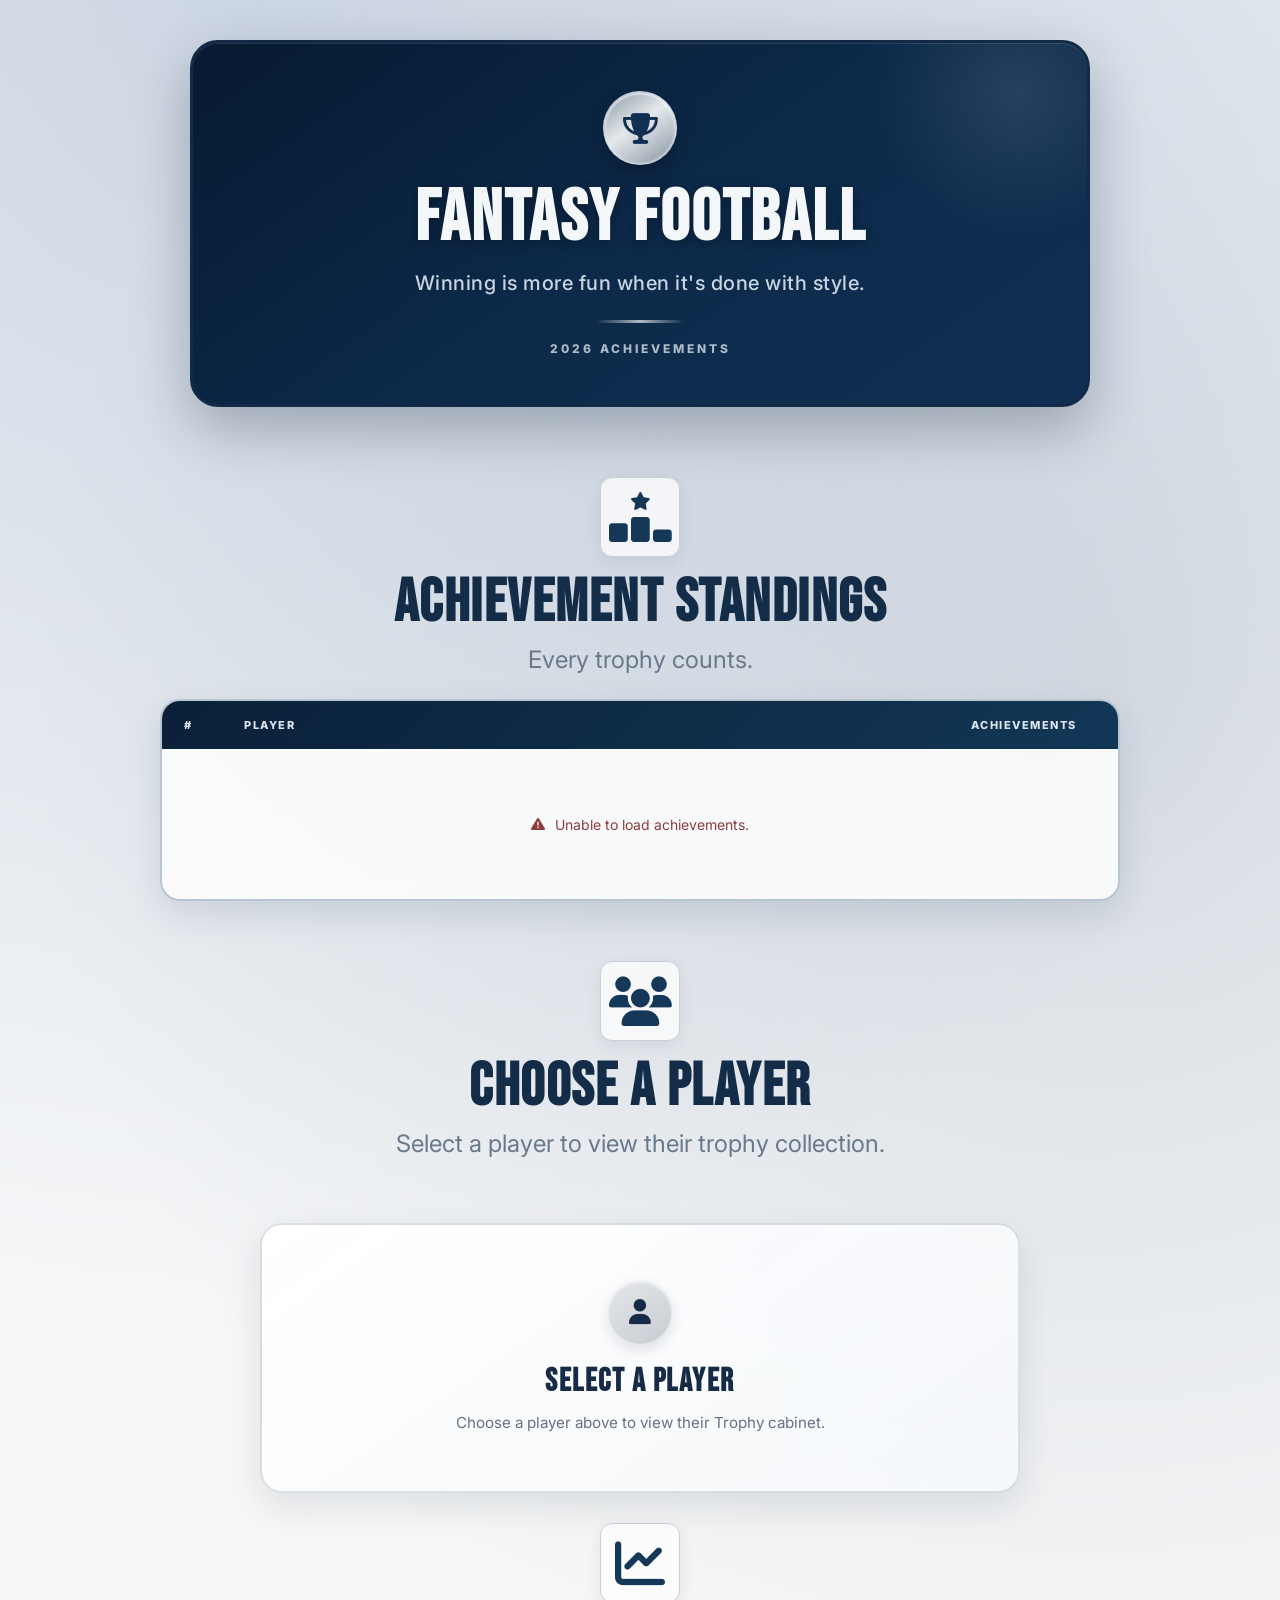
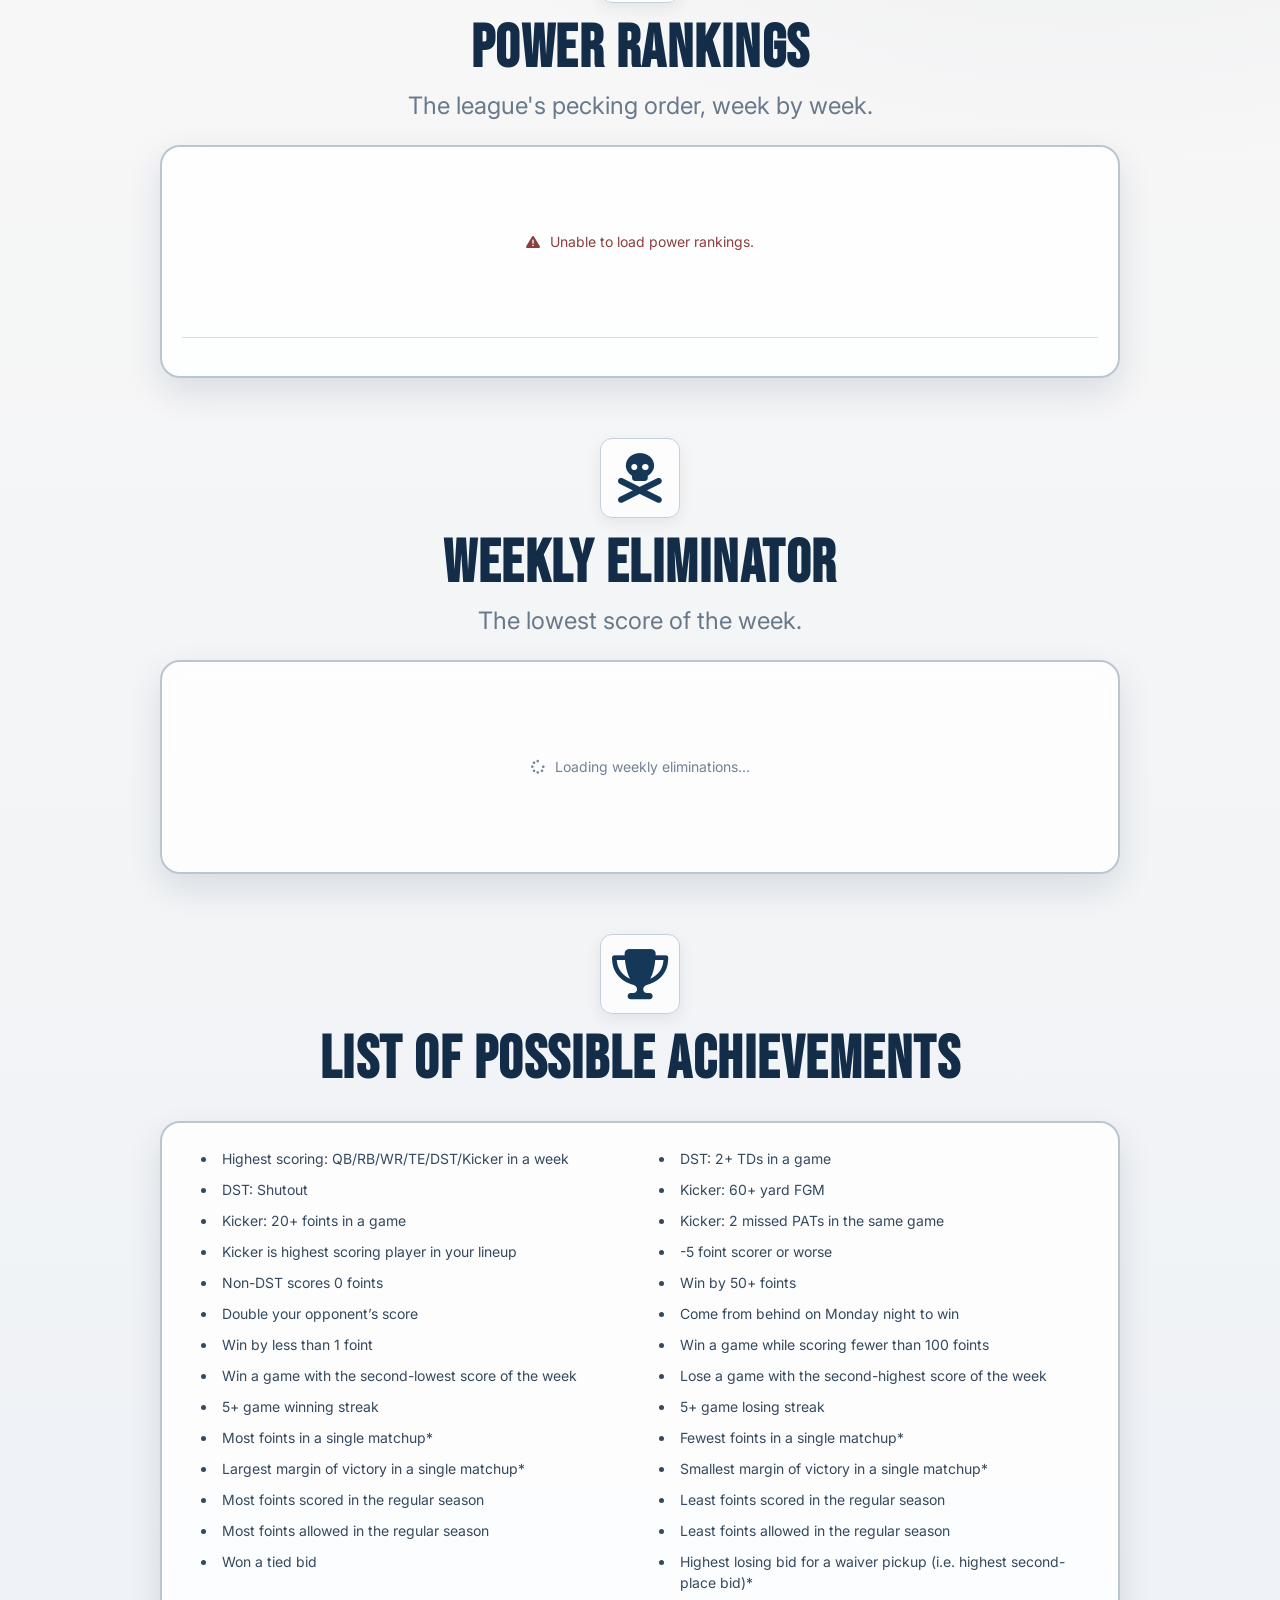
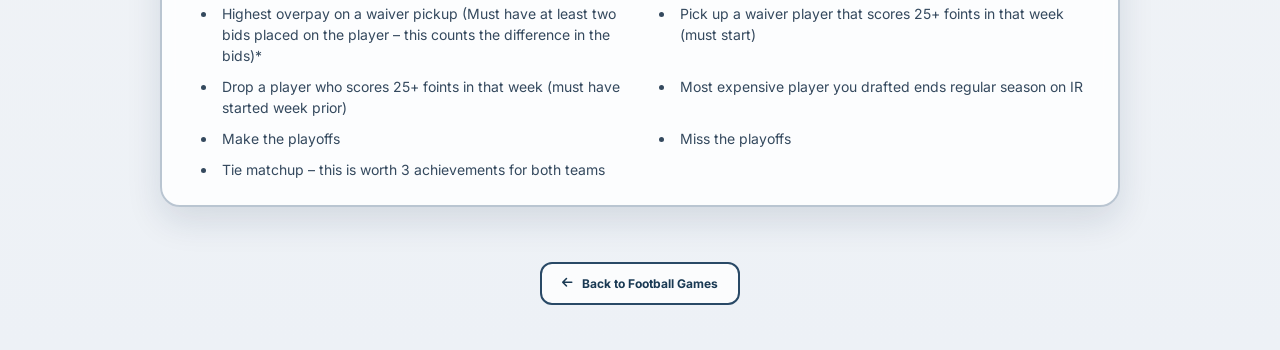
==== commit c994a355: "Update fantasy.html" ====
--- a/fantasy.html
+++ b/fantasy.html
@@ -209,6 +209,44 @@
 </section>
 
 <!-- ========================================
+     WEEKLY ELIMINATIONS
+======================================== -->
+
+<section class="fantasy-section weekly-eliminations-section">
+
+<div class="section-heading">
+
+<div class="section-heading-icon">
+    <i class="fa-solid fa-skull-crossbones"></i>
+</div>
+
+<h2>WEEKLY ELIMINATOR</h2>
+
+<p>
+    The lowest score of the week.
+</p>
+
+</div>
+
+<div
+    class="weekly-eliminations-card"
+    id="weeklyEliminations"
+>
+
+    <div class="loading-message">
+
+        <i class="fa-solid fa-spinner fa-spin"></i>
+
+        Loading weekly eliminations...
+
+    </div>
+
+</div>
+
+</section>
+
+
+<!-- ========================================
      POSSIBLE ACHIEVEMENTS
 ======================================== -->
 
@@ -332,6 +370,8 @@
 const POWER_RANKINGS_CSV =
     "https://docs.google.com/spreadsheets/d/e/2PACX-1vR99reJE_4SBXOZWNyz1-YjJ0L_rT29dolRyvh9BPFbw6mDgLBK-ayncHCMaqLYOpqWWAxh5NxpBHhA/pub?gid=1961780368&single=true&output=csv";
 
+const FOINTS_CSV =
+    "https://docs.google.com/spreadsheets/d/e/2PACX-1vR99reJE_4SBXOZWNyz1-YjJ0L_rT29dolRyvh9BPFbw6mDgLBK-ayncHCMaqLYOpqWWAxh5NxpBHhA/pub?gid=564201933&single=true&output=csv";
 
 const PLAYERS = [
     "David",
@@ -349,6 +389,7 @@
 
 let achievements = [];
 
+let fointsData = [];
 
 /* ========================================
    ELEMENTS
@@ -918,15 +959,16 @@
                 return;
             }
 
-            svg += `
-
-                <path
-                    d="${buildPowerRankingPath(segment)}"
-                    class="power-ranking-line"
-                    style="stroke:${color}"
-                />
-
-            `;
+svg += `
+
+    <path
+        d="${buildPowerRankingPath(segment)}"
+        class="power-ranking-line"
+        data-player="${escapeHTML(playerName)}"
+        style="stroke:${color}"
+    />
+
+`;
 
         });
 
@@ -991,8 +1033,43 @@
             const week =
                 point.dataset.week;
 
+point.addEventListener(
+    "mouseenter",
+    event => {
+
+        powerRankingsChart
+            .querySelectorAll(".power-ranking-line")
+            .forEach(line => {
+                line.classList.toggle(
+                    "power-ranking-line-active",
+                    line.dataset.player === playerName
+                );
+            });
+
+        powerRankingsChart
+            .querySelector("svg")
+            .classList.add("power-ranking-hover");
+
+        const item =
+            getPowerRankingData(playerName)
+                .find(entry =>
+                    getPowerRankingWeekLabel(entry.week) === week
+                );
+
+        if (item) {
+            showPowerRankingTooltip(
+                event,
+                playerName,
+                item
+            );
+        }
+
+    }
+);
+
+
             point.addEventListener(
-                "mouseenter",
+                "mousemove",
                 event => {
 
                     const item =
@@ -1013,34 +1090,24 @@
             );
 
 
-            point.addEventListener(
-                "mousemove",
-                event => {
-
-                    const item =
-                        getPowerRankingData(playerName)
-                            .find(entry =>
-                                getPowerRankingWeekLabel(entry.week) === week
-                            );
-
-                    if (item) {
-                        showPowerRankingTooltip(
-                            event,
-                            playerName,
-                            item
-                        );
-                    }
-
-                }
-            );
-
-
-            point.addEventListener(
+point.addEventListener(
     "mouseleave",
     event => {
+
+        powerRankingsChart
+            .querySelectorAll(".power-ranking-line")
+            .forEach(line => {
+                line.classList.remove("power-ranking-line-active");
+            });
+
+        powerRankingsChart
+            .querySelector("svg")
+            .classList.remove("power-ranking-hover");
+
         if (window.innerWidth > 700) {
             schedulePowerRankingTooltipHide();
         }
+
     }
 );
 
@@ -1846,11 +1913,267 @@
 
 
 /* ========================================
+   LOAD FOINTS
+======================================== */
+
+async function loadFoints() {
+
+    try {
+
+        const response =
+            await fetch(
+                FOINTS_CSV +
+                "&cache=" +
+                Date.now()
+            );
+
+        if (!response.ok) {
+            throw new Error(
+                "Unable to load Foints CSV"
+            );
+        }
+
+        const csvText =
+            await response.text();
+
+        const rows =
+            parseCSV(csvText);
+
+        if (rows.length < 1) {
+            throw new Error(
+                "No Foints data found"
+            );
+        }
+
+
+        /* --------------------------------
+           Read headers
+        -------------------------------- */
+
+        const headers =
+            rows[0].map(header =>
+                header.trim().toLowerCase()
+            );
+
+
+        const weekIndex =
+            headers.indexOf("week");
+
+        const eliminatedIndex =
+            headers.indexOf("eliminated");
+
+        const fointsIndex =
+            headers.indexOf("foints");
+
+
+        if (
+            weekIndex === -1 ||
+            eliminatedIndex === -1 ||
+            fointsIndex === -1
+        ) {
+
+            throw new Error(
+                "Foints CSV must contain Week, Eliminated, and Foints columns."
+            );
+
+        }
+
+
+        /* --------------------------------
+           Convert rows to objects
+        -------------------------------- */
+
+        fointsData =
+            rows
+                .slice(1)
+                .map(row => {
+
+                    return {
+
+                        week:
+                            (row[weekIndex] || "")
+                                .trim(),
+
+                        eliminated:
+                            (row[eliminatedIndex] || "")
+                                .trim(),
+
+                        foints:
+                            (row[fointsIndex] || "")
+                                .trim()
+
+                    };
+
+                })
+                .filter(item =>
+                    item.week &&
+                    item.eliminated &&
+                    item.foints
+                );
+
+
+        console.log(
+            "Foints data loaded:",
+            fointsData
+        );
+
+        renderWeeklyEliminations();
+
+    }
+
+    catch (error) {
+
+        console.error(
+            "Fantasy Foints loading error:",
+            error
+        );
+
+    }
+
+}
+
+
+/* ========================================
+   GET FOINTS BY WEEK
+======================================== */
+
+function getFointsByWeek(week) {
+
+    return fointsData.find(item =>
+        item.week.toLowerCase() ===
+        String(week).toLowerCase()
+    ) || null;
+
+}
+
+/* ========================================
+   RENDER WEEKLY ELIMINATIONS
+======================================== */
+
+function renderWeeklyEliminations() {
+
+    const container =
+        document.getElementById("weeklyEliminations");
+
+
+    if (!container) {
+        return;
+    }
+
+
+    if (!fointsData.length) {
+
+        container.innerHTML = `
+
+            <div class="error-message">
+
+                <i class="fa-solid fa-triangle-exclamation"></i>
+
+                <span>
+                    No weekly elimination data found.
+                </span>
+
+            </div>
+
+        `;
+
+        return;
+
+    }
+
+
+    container.innerHTML = `
+
+        <div class="tombstone-grid">
+
+            ${
+                fointsData
+                    .map(item => `
+
+                        <div class="tombstone">
+
+                            <div class="tombstone-top">
+
+                                <div class="tombstone-arch"></div>
+
+                                <div class="tombstone-week">
+
+                                    WEEK ${escapeHTML(item.week)}
+
+                                </div>
+
+                            </div>
+
+
+                            <div class="tombstone-body">
+
+                                <div class="tombstone-skull">
+
+                                    <i class="fa-solid fa-skull"></i>
+
+                                </div>
+
+
+                                <div class="tombstone-rest">
+
+                                    R.I.P.
+
+                                </div>
+
+
+                                <div class="tombstone-player">
+
+                                    ${escapeHTML(item.eliminated)}
+
+                                </div>
+
+
+                                <div class="tombstone-divider"></div>
+
+
+                                <div class="tombstone-score">
+
+                                    ${escapeHTML(item.foints)}
+
+                                </div>
+
+
+                                <div class="tombstone-foints">
+
+                                    FOINTS
+
+                                </div>
+
+                            </div>
+
+
+                            <div class="tombstone-base">
+
+                                <div class="tombstone-base-line"></div>
+
+                            </div>
+
+                        </div>
+
+                    `)
+                    .join("")
+
+            }
+
+        </div>
+
+    `;
+
+}
+
+
+/* ========================================
    START
 ======================================== */
 
 loadAchievements();
 loadPowerRankings();
+loadFoints();
 
 </script>
 
--- a/css/pages/fantasy.css
+++ b/css/pages/fantasy.css
@@ -651,6 +651,19 @@
 
 }
 
+/* Dim all lines when hovering a player */
+.power-rankings-svg.power-ranking-hover .power-ranking-line {
+    opacity: 0.16;
+}
+
+
+/* Highlight the selected player's entire line */
+.power-rankings-svg.power-ranking-hover .power-ranking-line-active {
+    opacity: 1;
+    stroke-width: 5;
+    filter: drop-shadow(0 0 4px currentColor);
+}
+
 
 .power-ranking-point {
 
@@ -708,7 +721,11 @@
     box-shadow:
         0 10px 25px rgba(10,30,50,0.25);
 
-    pointer-events: none;
+    pointer-events: auto;
+
+    max-height: 180px;
+
+overflow-y: auto;
 
 }
 
@@ -2166,6 +2183,2191 @@
 
 }
 
+/* ========================================
+   FANTASY FOOTBALL PAGE
+   2026 FOOTBALL GAMES
+======================================== */
+
+
+/* ========================================
+   PAGE
+======================================== */
+
+.fantasy-page {
+
+    background:
+        radial-gradient(
+            circle at 20% 0%,
+            rgba(28, 65, 120, 0.16),
+            transparent 35%
+        ),
+        radial-gradient(
+            circle at 85% 20%,
+            rgba(12, 42, 82, 0.12),
+            transparent 35%
+        ),
+        linear-gradient(
+            180deg,
+            #eef2f7 0%,
+            #f7f7f7 45%,
+            #edf1f6 100%
+        );
+
+    color: #182536;
+
+}
+
+
+/* ========================================
+   HERO
+======================================== */
+
+.fantasy-hero {
+
+    min-height: 360px;
+
+    display: flex;
+
+    justify-content: center;
+
+    align-items: center;
+
+    padding: 40px 20px;
+
+}
+
+
+.fantasy-hero-content {
+
+    position: relative;
+
+    width: 100%;
+
+    max-width: 900px;
+
+    padding: 48px 40px;
+
+    text-align: center;
+
+    overflow: hidden;
+
+    border-radius: 28px;
+
+    border: 3px solid #122a46;
+
+    background:
+        linear-gradient(
+            145deg,
+            #071a31 0%,
+            #0c2949 50%,
+            #102f52 100%
+        );
+
+    box-shadow:
+        0 22px 55px rgba(7, 25, 48, 0.28),
+        inset 0 1px 0 rgba(255,255,255,0.12);
+
+}
+
+
+.fantasy-hero-content::before {
+
+    content: "";
+
+    position: absolute;
+
+    top: -100px;
+
+    right: -80px;
+
+    width: 300px;
+
+    height: 300px;
+
+    border-radius: 50%;
+
+    background:
+        radial-gradient(
+            circle,
+            rgba(255,255,255,0.10),
+            transparent 68%
+        );
+
+    pointer-events: none;
+
+}
+
+
+.fantasy-trophy-icon {
+
+    width: 74px;
+
+    height: 74px;
+
+    margin: 0 auto 20px;
+
+    display: flex;
+
+    justify-content: center;
+
+    align-items: center;
+
+    border-radius: 50%;
+
+    color: #102f52;
+
+    font-size: 31px;
+
+    border: 2px solid rgba(215,225,235,0.55);
+
+    background:
+        linear-gradient(
+            145deg,
+            #8d9aa7,
+            #e4e8eb 45%,
+            #8996a3
+        );
+
+    box-shadow:
+        0 8px 20px rgba(0,0,0,0.28),
+        inset 0 1px 2px rgba(255,255,255,0.85);
+
+}
+
+
+.fantasy-hero h1 {
+
+    margin: 0;
+
+    font-family: "Bebas Neue", sans-serif;
+
+    font-size: 72px;
+
+    line-height: 0.95;
+
+    letter-spacing: 2px;
+
+    color: #f4f7fa;
+
+    text-shadow:
+        0 3px 12px rgba(0,0,0,0.3);
+
+}
+
+
+.fantasy-hero p {
+
+    margin: 18px 0 0;
+
+    font-family: "Inter", Arial, sans-serif;
+
+    font-size: 20px;
+
+    font-weight: 500;
+
+    letter-spacing: 0.5px;
+
+    color: #c9d5e1;
+
+}
+
+
+.fantasy-divider {
+
+    width: 90px;
+
+    height: 3px;
+
+    margin: 25px auto 18px;
+
+    border-radius: 20px;
+
+    background:
+        linear-gradient(
+            90deg,
+            transparent,
+            #aeb8c2,
+            transparent
+        );
+
+}
+
+
+.fantasy-season {
+
+    font-family: "Inter", Arial, sans-serif;
+
+    font-size: 12px;
+
+    font-weight: 800;
+
+    letter-spacing: 3px;
+
+    color: #aebbc8;
+
+}
+
+
+/* ========================================
+   SECTIONS
+======================================== */
+
+.fantasy-section {
+
+    width: 100%;
+
+    max-width: 1000px;
+
+    margin: 0 auto;
+
+    padding: 30px 20px;
+
+}
+
+
+.section-heading {
+
+    text-align: center;
+
+    margin-bottom: 25px;
+
+}
+
+
+.section-heading-icon {
+
+    width: 80px;
+    
+    height: 80px;
+
+    margin: 0 auto 10px;
+
+    display: flex;
+
+    justify-content: center;
+
+    align-items: center;
+
+    border-radius: 12px;
+
+    color: #163858;
+
+    font-size: 50px;
+
+    background: rgba(255,255,255,0.75);
+
+    border: 1px solid #c5d0db;
+
+    box-shadow:
+        0 5px 15px rgba(20,40,65,0.08);
+}
+
+
+.section-heading h2 {
+
+    margin: 0;
+
+    font-family: "Bebas Neue", sans-serif;
+
+    font-size: 60px;
+
+    letter-spacing: 1.5px;
+
+    color: #132d49;
+
+}
+
+
+.section-heading p {
+
+    margin: 6px 0 0;
+
+    font-family: "Inter", Arial, sans-serif;
+
+    font-size: 24px;
+
+    color: #68798b;
+
+}
+
+
+/* ========================================
+   STANDINGS CARD
+======================================== */
+
+.standings-card {
+
+    width: 100%;
+
+    overflow: hidden;
+
+    border-radius: 20px;
+
+    border: 2px solid #b9c5d1;
+
+    background:
+        rgba(255,255,255,0.82);
+
+    box-shadow:
+        0 14px 35px rgba(19,45,73,0.12);
+
+    backdrop-filter: blur(10px);
+
+}
+
+
+/* ========================================
+   STANDINGS HEADER
+======================================== */
+
+.standings-header {
+
+    display: grid;
+
+    grid-template-columns: 60px 1fr 145px;
+
+    align-items: center;
+
+    min-height: 48px;
+
+    padding: 0 22px;
+
+    background:
+        linear-gradient(
+            135deg,
+            #0a2038,
+            #123756
+        );
+
+    color: #dce5ed;
+
+    font-family: "Inter", Arial, sans-serif;
+
+    font-size: 11px;
+
+    font-weight: 800;
+
+    letter-spacing: 1.5px;
+
+}
+
+
+.standings-header-achievements {
+
+    text-align: center;
+
+}
+
+
+/* ========================================
+   STANDINGS ROW
+======================================== */
+
+.standings-row {
+
+    display: grid;
+
+    grid-template-columns: 60px 1fr 145px;
+
+    align-items: center;
+
+    min-height: 68px;
+
+    padding: 0 22px;
+
+    border-bottom: 1px solid #dce2e8;
+
+    transition:
+        background 0.2s ease,
+        transform 0.2s ease;
+
+}
+
+
+.standings-row:last-child {
+
+    border-bottom: none;
+
+}
+
+
+.standings-row:hover {
+
+    background: #f2f5f8;
+
+}
+
+
+.standings-row.first-place {
+
+    background:
+        linear-gradient(
+            90deg,
+            rgba(197,209,220,0.35),
+            rgba(255,255,255,0.8)
+        );
+
+}
+
+
+.standings-rank {
+
+    font-family: "Bebas Neue", sans-serif;
+
+    font-size: 25px;
+
+    color: #708093;
+
+}
+
+
+.first-place .standings-rank {
+
+    color: #183a5c;
+
+}
+
+
+.standings-player-name {
+
+    font-family: "Inter", Arial, sans-serif;
+
+    font-size: 22px;
+
+    font-weight: 700;
+
+    color: #20364d;
+
+}
+
+
+.standings-count {
+
+    display: flex;
+
+    justify-content: center;
+
+    align-items: baseline;
+
+    gap: 6px;
+
+}
+
+
+.achievement-count-number {
+
+    font-family: "Bebas Neue", sans-serif;
+
+    font-size: 31px;
+
+    color: #173b5e;
+
+}
+
+
+.achievement-count-label {
+
+    font-family: "Inter", Arial, sans-serif;
+
+    font-size: 14px;
+
+    font-weight: 800;
+
+    letter-spacing: 0.8px;
+
+    color: #718195;
+
+}
+
+
+/* ========================================
+   LOADING / ERROR
+======================================== */
+
+.loading-message,
+.error-message {
+
+    min-height: 150px;
+
+    display: flex;
+
+    justify-content: center;
+
+    align-items: center;
+
+    gap: 10px;
+
+    font-family: "Inter", Arial, sans-serif;
+
+    font-size: 14px;
+
+    color: #718195;
+
+}
+
+
+.error-message {
+
+    color: #8c3d3d;
+
+}
+
+
+/* ========================================
+   POWER RANKINGS
+======================================== */
+
+.power-rankings-card {
+
+    width: 100%;
+
+    padding: 20px;
+
+    box-sizing: border-box;
+
+    border: 2px solid #b9c5d1;
+
+    border-radius: 20px;
+
+    background: rgba(255,255,255,0.82);
+
+    box-shadow:
+        0 14px 35px rgba(19,45,73,0.12);
+
+    backdrop-filter: blur(10px);
+
+}
+
+
+.power-rankings-chart-wrap {
+
+    position: relative;
+
+    width: 100%;
+
+    overflow-x: auto;
+
+    overflow-y: hidden;
+
+    border-radius: 14px;
+
+    scrollbar-width: thin;
+
+}
+
+
+.power-rankings-chart {
+
+    width: 100%;
+
+    min-width: 900px;
+
+}
+
+
+.power-rankings-svg {
+
+    display: block;
+
+    width: 100%;
+
+    height: auto;
+
+    min-width: 900px;
+
+    overflow: visible;
+
+}
+
+
+.power-rankings-svg-background {
+
+    fill: rgba(248,250,252,0.96);
+
+}
+
+
+.power-rankings-grid-line {
+
+    stroke: #d7dee6;
+
+    stroke-width: 1;
+
+}
+
+
+.power-rankings-axis-label {
+
+    fill: #506174;
+
+    font-family: "Inter", Arial, sans-serif;
+
+    font-size: 12px;
+
+    font-weight: 800;
+
+}
+
+
+.power-rankings-week-label {
+
+    fill: #68798b;
+
+    font-family: "Inter", Arial, sans-serif;
+
+    font-size: 11px;
+
+    font-weight: 800;
+
+}
+
+
+.power-ranking-line {
+
+    fill: none;
+
+    stroke-width: 3.5;
+
+    stroke-linecap: round;
+
+    stroke-linejoin: round;
+
+    opacity: 0.86;
+
+}
+
+/* Dim all lines when hovering a player */
+.power-rankings-svg.power-ranking-hover .power-ranking-line {
+    opacity: 0.16;
+}
+
+
+/* Highlight the selected player's entire line */
+.power-rankings-svg.power-ranking-hover .power-ranking-line-active {
+    opacity: 1;
+    stroke-width: 5;
+    filter: drop-shadow(0 0 4px currentColor);
+}
+
+
+.power-ranking-point {
+
+    stroke-width: 2.5;
+
+    cursor: pointer;
+
+    transition:
+        r 0.15s ease,
+        stroke-width 0.15s ease;
+
+}
+
+
+.power-ranking-point:hover,
+
+.power-ranking-point:focus {
+
+    r: 9;
+
+    stroke-width: 4;
+
+    outline: none;
+
+}
+
+
+.power-rankings-tooltip {
+
+    position: absolute;
+
+    z-index: 20;
+
+    display: none;
+
+    width: min(280px, calc(100% - 20px));
+
+    padding: 13px 15px;
+
+    box-sizing: border-box;
+
+    border-radius: 12px;
+
+    border: 1px solid #294966;
+
+    background:
+        linear-gradient(
+            145deg,
+            #102e4c,
+            #183e60
+        );
+
+    color: #eef3f7;
+
+    box-shadow:
+        0 10px 25px rgba(10,30,50,0.25);
+
+    pointer-events: auto;
+
+    max-height: 180px;
+
+overflow-y: auto;
+
+}
+
+
+.power-rankings-tooltip-player {
+
+    font-family: "Bebas Neue", sans-serif;
+
+    font-size: 24px;
+
+    letter-spacing: 0.8px;
+
+}
+
+
+.power-rankings-tooltip-week {
+
+    margin-top: 1px;
+
+    font-family: "Inter", Arial, sans-serif;
+
+    font-size: 10px;
+
+    font-weight: 800;
+
+    letter-spacing: 1.2px;
+
+    text-transform: uppercase;
+
+    color: #aebdca;
+
+}
+
+
+.power-rankings-tooltip-rank {
+
+    margin-top: 5px;
+
+    font-family: "Bebas Neue", sans-serif;
+
+    font-size: 30px;
+
+    line-height: 1;
+
+    color: #ffffff;
+
+}
+
+
+.power-rankings-tooltip-message {
+
+    margin-top: 8px;
+
+    padding-top: 8px;
+
+    border-top: 1px solid rgba(255,255,255,0.18);
+
+    font-family: "Inter", Arial, sans-serif;
+
+    font-size: 12px;
+
+    line-height: 1.45;
+
+    color: #dbe5ed;
+
+}
+
+
+.power-rankings-legend {
+
+    display: grid;
+
+    grid-template-columns:
+        repeat(5, minmax(0, 1fr));
+
+    gap: 10px 16px;
+
+    margin-top: 20px;
+
+    padding-top: 18px;
+
+    border-top: 1px solid #d6dee6;
+
+}
+
+
+.power-rankings-legend-item {
+
+    display: flex;
+
+    align-items: center;
+
+    gap: 7px;
+
+    min-width: 0;
+
+    font-family: "Inter", Arial, sans-serif;
+
+    font-size: 12px;
+
+    font-weight: 700;
+
+    color: #40566b;
+
+}
+
+
+.power-rankings-legend-dot {
+
+    flex-shrink: 0;
+
+    width: 10px;
+
+    height: 10px;
+
+    border-radius: 50%;
+
+    box-shadow:
+        0 0 0 2px rgba(255,255,255,0.85);
+
+}
+
+
+/* ========================================
+   PLAYER SELECTOR
+======================================== */
+
+.player-selector {
+
+    display: grid;
+
+    grid-template-columns:
+        repeat(4, minmax(0, 1fr));
+
+    gap: 15px;
+
+}
+
+
+/* ========================================
+   PLAYER CARD
+======================================== */
+
+.player-card {
+
+    position: relative;
+
+    min-height: 76px;
+
+    display: flex;
+
+    align-items: center;
+
+    gap: 12px;
+
+    padding: 14px 15px;
+
+    overflow: hidden;
+
+    cursor: pointer;
+
+    text-align: left;
+
+    border: 2px solid #294966;
+
+    border-radius: 16px;
+
+    background:
+        linear-gradient(
+            145deg,
+            rgba(255,255,255,0.95),
+            rgba(235,241,246,0.9)
+        );
+
+    box-shadow:
+        0 7px 18px rgba(22,48,75,0.09);
+
+    transition:
+        transform 0.22s ease,
+        box-shadow 0.22s ease,
+        border-color 0.22s ease;
+
+}
+
+
+.player-card::before {
+
+    content: "";
+
+    position: absolute;
+
+    top: 0;
+
+    left: -110%;
+
+    width: 70%;
+
+    height: 100%;
+
+    transform: skewX(-20deg);
+
+    background:
+        linear-gradient(
+            90deg,
+            transparent,
+            rgba(255,255,255,0.65),
+            transparent
+        );
+
+    transition: left 0.55s ease;
+
+}
+
+
+.player-card:hover::before {
+
+    left: 140%;
+
+}
+
+
+.player-card:hover {
+
+    transform: translateY(-4px);
+
+    border-color: #173d5f;
+
+    box-shadow:
+        0 12px 25px rgba(18,48,77,0.15);
+
+}
+
+
+.player-card.selected {
+
+    transform: translateY(-2px);
+
+    border-color: #0c2949;
+
+    background:
+        linear-gradient(
+            145deg,
+            #dfe7ee,
+            #f7f9fa
+        );
+
+    box-shadow:
+        0 10px 24px rgba(10,40,67,0.18),
+        inset 0 0 0 1px rgba(255,255,255,0.8);
+
+}
+
+
+/* ========================================
+   PLAYER CARD ICON
+======================================== */
+
+.player-card-icon {
+
+    flex-shrink: 0;
+
+    width: 40px;
+
+    height: 40px;
+
+    display: flex;
+
+    justify-content: center;
+
+    align-items: center;
+
+    border-radius: 11px;
+
+    color: #173c5c;
+
+    font-size: 16px;
+
+    background:
+        linear-gradient(
+            145deg,
+            #9da9b4,
+            #e8ecef 48%,
+            #919da8
+        );
+
+    border: 1px solid #7e8c98;
+
+    box-shadow:
+        inset 0 1px 2px rgba(255,255,255,0.9);
+
+}
+
+
+.player-card-content {
+
+    min-width: 0;
+
+    flex: 1;
+
+}
+
+
+.player-card-name {
+
+    font-family: "Inter", Arial, sans-serif;
+
+    font-size: 24px;
+
+    font-weight: 800;
+
+    color: #1a324a;
+
+}
+
+
+.player-card-count {
+
+    margin-top: 3px;
+
+    font-family: "Inter", Arial, sans-serif;
+
+    font-size: 14px;
+
+    font-weight: 600;
+
+    color: #718195;
+
+}
+
+
+.player-card-arrow {
+
+    flex-shrink: 0;
+
+    color: #718195;
+
+    transition:
+        transform 0.2s ease,
+        color 0.2s ease;
+
+}
+
+
+.player-card:hover .player-card-arrow {
+
+    transform: translateX(4px);
+
+    color: #173d5f;
+
+}
+
+
+.player-card.selected .player-card-arrow {
+
+    color: #173d5f;
+
+}
+
+
+/* ========================================
+   PROFILE DISPLAY
+======================================== */
+
+.profile-display {
+
+    width: 100%;
+
+    max-width: 1000px;
+
+    margin: 10px auto 0;
+
+    padding: 0 20px;
+
+}
+
+
+.profile-display:empty {
+
+    display: none;
+
+}
+
+
+/* ========================================
+   PLAYER PROFILE
+======================================== */
+
+.player-profile {
+
+    width: 100%;
+
+    padding: 35px;
+
+    border-radius: 25px;
+
+    border: 3px solid #183b5c;
+
+    background:
+        linear-gradient(
+            145deg,
+            rgba(255,255,255,0.97),
+            rgba(235,241,246,0.94)
+        );
+
+    box-shadow:
+        0 20px 50px rgba(13,43,70,0.17);
+
+}
+
+
+/* ========================================
+   PROFILE DROP ANIMATION
+======================================== */
+
+.fantasy-profile-drop {
+
+    animation:
+        fantasyProfileDrop 0.45s ease both;
+
+}
+
+
+@keyframes fantasyProfileDrop {
+
+    from {
+
+        opacity: 0;
+
+        transform:
+            translateY(-28px);
+
+    }
+
+    to {
+
+        opacity: 1;
+
+        transform:
+            translateY(0);
+
+    }
+
+}
+
+
+/* ========================================
+   PROFILE HEADER
+======================================== */
+
+.player-profile-header {
+
+    display: flex;
+
+    align-items: center;
+
+    gap: 17px;
+
+}
+
+
+.player-profile-icon {
+
+    flex-shrink: 0;
+
+    width: 66px;
+
+    height: 66px;
+
+    display: flex;
+
+    justify-content: center;
+
+    align-items: center;
+
+    border-radius: 16px;
+
+    color: #173c5b;
+
+    font-size: 27px;
+
+    background:
+        linear-gradient(
+            145deg,
+            #8f9ba6,
+            #e8ecef 45%,
+            #8996a2
+        );
+
+    border: 1px solid #7b8995;
+
+    box-shadow:
+        0 8px 18px rgba(24,51,76,0.16),
+        inset 0 1px 2px rgba(255,255,255,0.9);
+
+}
+
+
+.player-profile-title {
+
+    flex: 1;
+
+}
+
+
+.player-profile-title h2 {
+
+    margin: 0;
+
+    font-family: "Bebas Neue", sans-serif;
+
+    font-size: 44px;
+
+    line-height: 1;
+
+    letter-spacing: 1.5px;
+
+    color: #132f4b;
+
+}
+
+
+.player-profile-title p {
+
+    margin: 5px 0 0;
+
+    font-family: "Inter", Arial, sans-serif;
+
+    font-size: 10px;
+
+    font-weight: 800;
+
+    letter-spacing: 2px;
+
+    color: #718195;
+
+}
+
+
+.profile-achievement-total {
+
+    flex-shrink: 0;
+
+    min-width: 100px;
+
+    padding: 10px 15px;
+
+    text-align: center;
+
+    border-radius: 14px;
+
+    background:
+        linear-gradient(
+            145deg,
+            #102e4c,
+            #183e60
+        );
+
+    box-shadow:
+        0 7px 16px rgba(15,43,68,0.2);
+
+}
+
+
+.total-number {
+
+    font-family: "Bebas Neue", sans-serif;
+
+    font-size: 35px;
+
+    line-height: 0.95;
+
+    color: #eef3f7;
+
+}
+
+
+.total-label {
+
+    margin-top: 4px;
+
+    font-family: "Inter", Arial, sans-serif;
+
+    font-size: 8px;
+
+    font-weight: 800;
+
+    letter-spacing: 1px;
+
+    color: #b9c8d5;
+
+}
+
+
+/* ========================================
+   PROFILE DIVIDER
+======================================== */
+
+.profile-divider {
+
+    width: 100%;
+
+    height: 1px;
+
+    margin: 27px 0 20px;
+
+    background:
+        linear-gradient(
+            90deg,
+            transparent,
+            #bdc8d2,
+            transparent
+        );
+
+}
+
+
+/* ========================================
+   COLLECTION HEADER
+======================================== */
+
+.achievement-collection-header {
+
+    display: flex;
+
+    justify-content: space-between;
+
+    align-items: center;
+
+    margin-bottom: 17px;
+
+    font-family: "Inter", Arial, sans-serif;
+
+    font-size: 10px;
+
+    font-weight: 800;
+
+    letter-spacing: 1.4px;
+
+    color: #6d7d8e;
+
+}
+
+
+/* ========================================
+   PLAQUE GRID
+======================================== */
+
+.achievement-plaque-grid {
+
+    display: grid;
+
+    grid-template-columns:
+        repeat(3, minmax(0, 1fr));
+
+    gap: 18px;
+
+}
+
+
+/* ========================================
+   ACHIEVEMENT PLAQUE
+======================================== */
+
+.achievement-plaque {
+
+    position: relative;
+
+    min-height: 165px;
+
+    overflow: hidden;
+
+    padding: 7px;
+
+    border-radius: 14px;
+
+    background:
+        linear-gradient(
+            145deg,
+            #737f89 0%,
+            #d9dee2 18%,
+            #a4adb5 45%,
+            #edf0f2 68%,
+            #929da6 100%
+        );
+
+    border: 1px solid #78848e;
+
+    box-shadow:
+        0 10px 20px rgba(40,56,70,0.17),
+        inset 0 1px 1px rgba(255,255,255,0.9);
+
+    opacity: 0;
+
+    animation:
+        plaqueAppear 0.42s ease forwards;
+
+    animation-delay:
+        var(--plaque-delay);
+
+}
+
+
+@keyframes plaqueAppear {
+
+    from {
+
+        opacity: 0;
+
+        transform:
+            translateY(16px)
+            scale(0.97);
+
+    }
+
+    to {
+
+        opacity: 1;
+
+        transform:
+            translateY(0)
+            scale(1);
+
+    }
+
+}
+
+
+/* ========================================
+   PLAQUE SHINE
+======================================== */
+
+.plaque-shine {
+
+    position: absolute;
+
+    top: -30%;
+
+    left: -75%;
+
+    width: 45%;
+
+    height: 170%;
+
+    transform: rotate(18deg);
+
+    background:
+        linear-gradient(
+            90deg,
+            transparent,
+            rgba(255,255,255,0.48),
+            transparent
+        );
+
+    animation:
+        plaqueGlisten 5.5s ease-in-out infinite;
+
+}
+
+
+@keyframes plaqueGlisten {
+
+    0%,
+    68% {
+
+        left: -75%;
+
+    }
+
+    86%,
+    100% {
+
+        left: 145%;
+
+    }
+
+}
+
+
+/* ========================================
+   PLAQUE INNER
+======================================== */
+
+.plaque-inner {
+
+    position: relative;
+
+    z-index: 2;
+
+    height: 100%;
+
+    min-height: 149px;
+
+    display: flex;
+
+    flex-direction: column;
+
+    justify-content: center;
+
+    align-items: center;
+
+    padding: 20px 14px;
+
+    text-align: center;
+
+    border-radius: 9px;
+
+    background:
+        linear-gradient(
+            145deg,
+            #e6eaed,
+            #aeb7be 48%,
+            #dfe4e7
+        );
+
+    border: 1px solid rgba(91,103,113,0.5);
+
+    box-shadow:
+        inset 0 1px 2px rgba(255,255,255,0.85),
+        inset 0 -2px 4px rgba(79,91,101,0.16);
+
+}
+
+
+/* ========================================
+   PLAQUE TROPHY
+======================================== */
+
+.plaque-top {
+
+    margin-bottom: 9px;
+
+    font-size: 20px;
+
+    color: #4f5c67;
+
+    text-shadow:
+        0 1px 1px rgba(255,255,255,0.9);
+
+}
+
+
+/* ========================================
+   PLAQUE ACHIEVEMENT
+======================================== */
+
+.plaque-achievement {
+
+    max-width: 100%;
+
+    font-family: "Bebas Neue", sans-serif;
+
+    font-size: 22px;
+
+    line-height: 1.03;
+
+    letter-spacing: 0.7px;
+
+    color: #263640;
+
+    text-shadow:
+        0 1px 1px rgba(255,255,255,0.8);
+
+}
+
+
+/* ========================================
+   PLAQUE LINE
+======================================== */
+
+.plaque-line {
+
+    width: 45px;
+
+    height: 2px;
+
+    margin: 12px auto 9px;
+
+    border-radius: 5px;
+
+    background:
+        linear-gradient(
+            90deg,
+            transparent,
+            #64717b,
+            transparent
+        );
+
+}
+
+
+/* ========================================
+   PLAQUE WEEK
+======================================== */
+
+.plaque-week {
+
+    font-family: "Inter", Arial, sans-serif;
+
+    font-size: 10px;
+
+    font-weight: 800;
+
+    letter-spacing: 1.5px;
+
+    text-transform: uppercase;
+
+    color: #596773;
+
+}
+
+
+/* ========================================
+   EMPTY PROFILE
+======================================== */
+
+.empty-achievements {
+
+    grid-column: 1 / -1;
+
+    min-height: 210px;
+
+    display: flex;
+
+    flex-direction: column;
+
+    justify-content: center;
+
+    align-items: center;
+
+    text-align: center;
+
+    border-radius: 16px;
+
+    border: 2px dashed #bbc6cf;
+
+    background:
+        rgba(245,247,249,0.7);
+
+}
+
+
+.empty-trophy {
+
+    margin-bottom: 10px;
+
+    font-size: 34px;
+
+    color: #a0abb4;
+
+}
+
+
+.empty-achievements h3 {
+
+    margin: 0;
+
+    font-family: "Bebas Neue", sans-serif;
+
+    font-size: 27px;
+
+    letter-spacing: 1px;
+
+    color: #5d6c79;
+
+}
+
+
+.empty-achievements p {
+
+    margin: 5px 0 0;
+
+    font-family: "Inter", Arial, sans-serif;
+
+    font-size: 12px;
+
+    color: #8996a2;
+
+}
+
+
+/* ========================================
+   NAVIGATION
+======================================== */
+
+.fantasy-navigation {
+
+    display: flex;
+
+    justify-content: center;
+
+    padding: 25px 20px 45px;
+
+}
+
+
+.fantasy-back-button {
+
+    display: inline-flex;
+
+    align-items: center;
+
+    gap: 9px;
+
+    padding: 12px 20px;
+
+    border-radius: 12px;
+
+    border: 2px solid #294966;
+
+    background: rgba(255,255,255,0.8);
+
+    color: #193953;
+
+    font-family: "Inter", Arial, sans-serif;
+
+    font-size: 12px;
+
+    font-weight: 700;
+
+    text-decoration: none;
+
+    transition:
+        transform 0.2s ease,
+        background 0.2s ease,
+        box-shadow 0.2s ease;
+
+}
+
+
+.fantasy-back-button:hover {
+
+    transform: translateY(-2px);
+
+    background: white;
+
+    box-shadow:
+        0 8px 18px rgba(20,47,72,0.12);
+
+}
+
+
+/* ========================================
+   FOOTER
+======================================== */
+
+.fantasy-page footer {
+
+    text-align: center;
+
+}
+
+
+.fantasy-page .footer-logo {
+
+    width: 250px;
+
+    height: auto;
+
+    display: block;
+
+    margin: 0 auto;
+
+}
+
+
+/* ========================================
+   TABLET
+======================================== */
+
+@media (max-width: 900px) {
+
+    .player-selector {
+
+        grid-template-columns:
+            repeat(2, minmax(0, 1fr));
+
+    }
+
+
+    .achievement-plaque-grid {
+
+        grid-template-columns:
+            repeat(2, minmax(0, 1fr));
+
+    }
+
+}
+
+
+/* ========================================
+   MOBILE
+======================================== */
+
+@media (max-width: 700px) {
+
+    .fantasy-hero {
+
+        min-height: 310px;
+
+        padding: 25px 15px;
+
+    }
+
+
+    .fantasy-hero-content {
+
+        padding: 38px 20px;
+
+        border-radius: 22px;
+
+    }
+
+
+    .fantasy-hero h1 {
+
+        font-size: 52px;
+
+        letter-spacing: 1px;
+
+    }
+
+
+    .fantasy-hero p {
+
+        font-size: 16px;
+
+    }
+
+
+    .fantasy-trophy-icon {
+
+        width: 62px;
+
+        height: 62px;
+
+        font-size: 25px;
+
+    }
+
+
+    .fantasy-section {
+
+        padding: 25px 15px;
+
+    }
+
+
+    .section-heading h2 {
+
+        font-size: 32px;
+
+    }
+
+
+    .standings-header {
+
+        grid-template-columns:
+            40px 1fr 105px;
+
+        padding: 0 14px;
+
+        font-size: 9px;
+
+    }
+
+
+    .standings-row {
+
+        grid-template-columns:
+            40px 1fr 105px;
+
+        padding: 0 14px;
+
+    }
+
+
+    .standings-player-name {
+
+        font-size: 14px;
+
+    }
+
+
+    .achievement-count-number {
+
+        font-size: 27px;
+
+    }
+
+
+    .achievement-count-label {
+
+        display: none;
+
+    }
+
+
+    .power-rankings-card {
+
+        padding: 12px;
+
+        border-radius: 16px;
+
+    }
+
+
+    .power-rankings-chart {
+
+        min-width: 820px;
+
+    }
+
+
+    .power-rankings-svg {
+
+        min-width: 820px;
+
+    }
+
+
+    .power-rankings-legend {
+
+        grid-template-columns:
+            repeat(2, minmax(0, 1fr));
+
+        gap: 9px 12px;
+
+        margin-top: 15px;
+
+        padding-top: 14px;
+
+    }
+
+
+    .power-rankings-legend-item {
+
+        font-size: 11px;
+
+    }
+
+
+.power-rankings-tooltip {
+
+    width: 240px;
+
+    max-height: 180px;
+
+    overflow-y: auto;
+
+    -webkit-overflow-scrolling: touch;
+
+    pointer-events: auto;
+
+}
+
+    .player-selector {
+
+        grid-template-columns:
+            repeat(2, minmax(0, 1fr));
+
+        gap: 10px;
+
+    }
+
+
+    .player-card {
+
+        min-height: 68px;
+
+        padding: 11px;
+
+        gap: 9px;
+
+        border-radius: 14px;
+
+    }
+
+
+    .player-card-icon {
+
+        width: 34px;
+
+        height: 34px;
+
+        font-size: 14px;
+
+        border-radius: 9px;
+
+    }
+
+
+    .player-card-name {
+
+        font-size: 20px;
+
+    }
+
+
+    .player-card-count {
+
+        font-size: 12px;
+
+    }
+
+
+    .player-card-arrow {
+
+        font-size: 11px;
+
+    }
+
+
+    .profile-display {
+
+        padding: 0 15px;
+
+    }
+
+
+    .player-profile {
+
+        padding: 22px 15px;
+
+        border-radius: 20px;
+
+    }
+
+
+    .player-profile-header {
+
+        gap: 11px;
+
+    }
+
+
+    .player-profile-icon {
+
+        width: 52px;
+
+        height: 52px;
+
+        font-size: 22px;
+
+        border-radius: 13px;
+
+    }
+
+
+    .player-profile-title h2 {
+
+        font-size: 36px;
+
+    }
+
+
+    .player-profile-title p {
+
+        font-size: 8px;
+
+        letter-spacing: 1.2px;
+
+    }
+
+
+    .profile-achievement-total {
+
+        min-width: 65px;
+
+        padding: 8px 9px;
+
+    }
+
+
+    .total-number {
+
+        font-size: 29px;
+
+    }
+
+
+    .total-label {
+
+        font-size: 7px;
+
+        letter-spacing: 0.6px;
+
+    }
+
+
+    .achievement-collection-header {
+
+        font-size: 8px;
+
+    }
+
+
+    .achievement-plaque-grid {
+
+        grid-template-columns:
+            repeat(2, minmax(0, 1fr));
+
+        gap: 10px;
+
+    }
+
+
+    .achievement-plaque {
+
+        min-height: 145px;
+
+        padding: 5px;
+
+    }
+
+
+    .plaque-inner {
+
+        min-height: 133px;
+
+        padding: 15px 9px;
+
+    }
+
+
+    .plaque-top {
+
+        font-size: 17px;
+
+        margin-bottom: 7px;
+
+    }
+
+
+    .plaque-achievement {
+
+        font-size: 18px;
+
+    }
+
+
+    .plaque-line {
+
+        margin: 9px auto 7px;
+
+    }
+
+
+    .plaque-week {
+
+        font-size: 8px;
+
+        letter-spacing: 1px;
+
+    }
+
+}
+
 
 /* ========================================
    VERY SMALL PHONES
@@ -2457,3 +4659,1353 @@
 }
 
 }
+
+    /* ========================================
+       WEEKLY ELIMINATIONS
+    ======================================== */
+
+    .weekly-eliminations-card {
+
+        padding: 20px 15px;
+
+        border-radius: 16px;
+
+    }
+
+
+    .tombstone-grid {
+
+        grid-template-columns:
+            repeat(2, minmax(0, 1fr));
+
+        gap: 18px 12px;
+
+    }
+
+
+    .tombstone {
+
+        padding-top: 12px;
+
+    }
+
+
+    .tombstone-top {
+
+        height: 64px;
+
+        border-radius:
+            42px 42px 0 0;
+
+    }
+
+
+    .tombstone-arch {
+
+        top: 7px;
+
+        height: 39px;
+
+    }
+
+
+    .tombstone-week {
+
+        bottom: 8px;
+
+        font-size: 8px;
+
+        letter-spacing: 1.3px;
+
+    }
+
+
+    .tombstone-body {
+
+        min-height: 175px;
+
+        padding: 14px 8px 16px;
+
+    }
+
+
+    .tombstone-skull {
+
+        width: 38px;
+
+        height: 38px;
+
+        font-size: 18px;
+
+        margin-bottom: 5px;
+
+    }
+
+
+    .tombstone-rest {
+
+        font-size: 15px;
+
+    }
+
+
+    .tombstone-player {
+
+        font-size: 23px;
+
+        letter-spacing: 1px;
+
+    }
+
+
+    .tombstone-divider {
+
+        width: 42px;
+
+        margin: 10px auto 7px;
+
+    }
+
+
+    .tombstone-score {
+
+        font-size: 30px;
+
+    }
+
+
+    .tombstone-foints {
+
+        font-size: 7px;
+
+        letter-spacing: 1.4px;
+
+    }
+
+
+    .tombstone-base {
+
+        height: 18px;
+
+        margin:
+            0 -5px;
+
+    }
+
+/* ========================================
+   WEEKLY ELIMINATIONS
+======================================== */
+
+.weekly-eliminations-card {
+
+    width: 100%;
+
+    padding: 30px;
+
+    box-sizing: border-box;
+
+    border: 2px solid #b9c5d1;
+
+    border-radius: 20px;
+
+    background:
+        rgba(255,255,255,0.82);
+
+    box-shadow:
+        0 14px 35px rgba(19,45,73,0.12);
+
+    backdrop-filter: blur(10px);
+
+}
+
+
+/* ========================================
+   TOMBSTONE GRID
+======================================== */
+
+.tombstone-grid {
+
+    display: grid;
+
+    grid-template-columns:
+        repeat(3, minmax(0, 1fr));
+
+    gap: 28px 22px;
+
+}
+
+
+/* ========================================
+   TOMBSTONE
+======================================== */
+
+.tombstone {
+
+    position: relative;
+
+    min-width: 0;
+
+    padding-top: 18px;
+
+    cursor: default;
+
+    filter:
+        drop-shadow(
+            0 12px 10px rgba(25,35,45,0.18)
+        );
+
+    transition:
+        transform 0.25s ease,
+        filter 0.25s ease;
+
+}
+
+
+.tombstone:hover {
+
+    transform:
+        translateY(-7px);
+
+    filter:
+        drop-shadow(
+            0 18px 16px rgba(25,35,45,0.24)
+        );
+
+}
+
+
+/* ========================================
+   TOMBSTONE TOP
+======================================== */
+
+.tombstone-top {
+
+    position: relative;
+
+    height: 78px;
+
+    overflow: hidden;
+
+    border-radius:
+        55px 55px 0 0;
+
+    border:
+        2px solid #555f67;
+
+    border-bottom: none;
+
+    background:
+        linear-gradient(
+            145deg,
+            #59636b 0%,
+            #aeb5ba 18%,
+            #737d85 45%,
+            #c3c8cb 68%,
+            #69737b 100%
+        );
+
+    box-shadow:
+        inset 0 2px 2px rgba(255,255,255,0.55),
+        inset 0 -3px 5px rgba(45,53,59,0.25);
+
+}
+
+
+/* ========================================
+   TOMBSTONE ARCH
+======================================== */
+
+.tombstone-arch {
+
+    position: absolute;
+
+    top: 8px;
+
+    left: 9%;
+
+    width: 82%;
+
+    height: 48px;
+
+    border-radius:
+        50% 50% 0 0;
+
+    border:
+        2px solid rgba(245,247,248,0.35);
+
+    border-bottom: none;
+
+    pointer-events: none;
+
+}
+
+
+/* ========================================
+   TOMBSTONE WEEK
+======================================== */
+
+.tombstone-week {
+
+    position: absolute;
+
+    left: 0;
+
+    right: 0;
+
+    bottom: 11px;
+
+    text-align: center;
+
+    font-family:
+        "Inter",
+        Arial,
+        sans-serif;
+
+    font-size: 10px;
+
+    font-weight: 800;
+
+    letter-spacing: 2px;
+
+    color: #303a42;
+
+    text-shadow:
+        0 1px 1px rgba(255,255,255,0.55);
+
+}
+
+
+/* ========================================
+   TOMBSTONE BODY
+======================================== */
+
+.tombstone-body {
+
+    position: relative;
+
+    min-height: 215px;
+
+    display: flex;
+
+    flex-direction: column;
+
+    justify-content: center;
+
+    align-items: center;
+
+    padding: 18px 14px 20px;
+
+    box-sizing: border-box;
+
+    border-left:
+        2px solid #555f67;
+
+    border-right:
+        2px solid #555f67;
+
+    background:
+        linear-gradient(
+            145deg,
+            #69747c 0%,
+            #b9c0c4 17%,
+            #818b92 43%,
+            #cdd1d4 68%,
+            #747e86 100%
+        );
+
+    box-shadow:
+        inset 3px 0 5px rgba(255,255,255,0.22),
+        inset -3px 0 5px rgba(45,53,59,0.18);
+
+}
+
+
+/* ========================================
+   TOMBSTONE SKULL
+======================================== */
+
+.tombstone-skull {
+
+    width: 48px;
+
+    height: 48px;
+
+    display: flex;
+
+    justify-content: center;
+
+    align-items: center;
+
+    margin-bottom: 7px;
+
+    border-radius: 50%;
+
+    color: #3c474f;
+
+    font-size: 23px;
+
+    background:
+        linear-gradient(
+            145deg,
+            #d9dde0,
+            #8e999f
+        );
+
+    border:
+        1px solid #68747c;
+
+    box-shadow:
+        inset 0 2px 3px rgba(255,255,255,0.7),
+        0 3px 7px rgba(35,45,52,0.15);
+
+}
+
+
+/* ========================================
+   R.I.P.
+======================================== */
+
+.tombstone-rest {
+
+    margin-top: 1px;
+
+    font-family:
+        "Bebas Neue",
+        sans-serif;
+
+    font-size: 19px;
+
+    line-height: 1;
+
+    letter-spacing: 2px;
+
+    color: #3b474f;
+
+    text-shadow:
+        0 1px 1px rgba(255,255,255,0.55);
+
+}
+
+
+/* ========================================
+   TOMBSTONE PLAYER
+======================================== */
+
+.tombstone-player {
+
+    margin-top: 5px;
+
+    max-width: 100%;
+
+    overflow-wrap: anywhere;
+
+    text-align: center;
+
+    font-family:
+        "Bebas Neue",
+        sans-serif;
+
+    font-size: 31px;
+
+    line-height: 1;
+
+    letter-spacing: 1.5px;
+
+    color: #26333b;
+
+    text-shadow:
+        0 1px 1px rgba(255,255,255,0.7);
+
+}
+
+
+/* ========================================
+   TOMBSTONE DIVIDER
+======================================== */
+
+.tombstone-divider {
+
+    width: 55px;
+
+    height: 2px;
+
+    margin: 13px auto 9px;
+
+    border-radius: 5px;
+
+    background:
+        linear-gradient(
+            90deg,
+            transparent,
+            #4d5961,
+            transparent
+        );
+
+}
+
+
+/* ========================================
+   TOMBSTONE SCORE
+======================================== */
+
+.tombstone-score {
+
+    font-family:
+        "Bebas Neue",
+        sans-serif;
+
+    font-size: 38px;
+
+    line-height: 0.9;
+
+    letter-spacing: 1px;
+
+    color: #26333b;
+
+    text-shadow:
+        0 1px 1px rgba(255,255,255,0.7);
+
+}
+
+
+/* ========================================
+   TOMBSTONE FOINTS
+======================================== */
+
+.tombstone-foints {
+
+    margin-top: 4px;
+
+    font-family:
+        "Inter",
+        Arial,
+        sans-serif;
+
+    font-size: 9px;
+
+    font-weight: 800;
+
+    letter-spacing: 2px;
+
+    color: #4e5b64;
+
+}
+
+
+/* ========================================
+   TOMBSTONE BASE
+======================================== */
+
+.tombstone-base {
+
+    position: relative;
+
+    height: 22px;
+
+    margin:
+        0 -7px;
+
+    border:
+        2px solid #555f67;
+
+    border-top: none;
+
+    border-radius:
+        0 0 5px 5px;
+
+    background:
+        linear-gradient(
+            180deg,
+            #747f87,
+            #aeb5ba 45%,
+            #68727a
+        );
+
+    box-shadow:
+        inset 0 2px 2px rgba(255,255,255,0.35),
+        0 4px 3px rgba(35,45,52,0.12);
+
+}
+
+
+/* ========================================
+   TOMBSTONE BASE LINE
+======================================== */
+
+.tombstone-base-line {
+
+    position: absolute;
+
+    left: 12%;
+
+    right: 12%;
+
+    top: 6px;
+
+    height: 2px;
+
+    background:
+        linear-gradient(
+            90deg,
+            transparent,
+            rgba(55,65,72,0.45),
+            transparent
+        );
+
+}
+
+
+/* ========================================
+   VERY SMALL PHONES
+======================================== */
+
+@media (max-width: 420px) {
+
+    .power-rankings-chart {
+
+        min-width: 760px;
+
+    }
+
+
+    .power-rankings-svg {
+
+        min-width: 760px;
+
+    }
+
+
+    .power-rankings-legend-item {
+
+        font-size: 10px;
+
+    }
+
+
+    .fantasy-hero h1 {
+
+        font-size: 45px;
+
+    }
+
+
+    .player-card {
+
+        min-height: 64px;
+
+        padding: 9px;
+
+    }
+
+
+    .player-card-icon {
+
+        width: 30px;
+
+        height: 30px;
+
+        font-size: 12px;
+
+    }
+
+
+    .player-card-name {
+
+        font-size: 12px;
+
+    }
+
+
+    .player-card-count {
+
+        font-size: 8px;
+
+    }
+
+
+    .player-card-arrow {
+
+        display: none;
+
+    }
+
+
+    .achievement-plaque-grid {
+
+        gap: 8px;
+
+    }
+
+
+    .achievement-plaque {
+
+        min-height: 135px;
+
+    }
+
+
+    .plaque-inner {
+
+        min-height: 123px;
+
+        padding: 12px 7px;
+
+    }
+
+
+    .plaque-achievement {
+
+        font-size: 16px;
+
+    }
+
+}
+
+/* ========================================
+   PROFILE PLACEHOLDER
+======================================== */
+
+.profile-placeholder {
+    max-width: 760px;
+    margin: 0 auto;
+    padding: 55px 30px;
+    text-align: center;
+
+    background:
+        linear-gradient(
+            145deg,
+            rgba(255,255,255,0.96),
+            rgba(245,247,250,0.94)
+        );
+
+    border: 2px solid rgba(18, 35, 64, 0.14);
+    border-radius: 22px;
+
+    box-shadow:
+        0 14px 35px rgba(10, 25, 50, 0.10),
+        inset 0 1px 0 rgba(255,255,255,0.9);
+
+    animation: fantasyPlaceholderFade 0.5s ease both;
+}
+
+.profile-placeholder-icon {
+    width: 64px;
+    height: 64px;
+
+    margin: 0 auto 18px;
+
+    display: flex;
+    align-items: center;
+    justify-content: center;
+
+    border-radius: 50%;
+
+    background: linear-gradient(
+        145deg,
+        #e5e7eb,
+        #c7cbd1
+    );
+
+    color: #172a46;
+
+    font-size: 25px;
+
+    box-shadow:
+        inset 0 2px 3px rgba(255,255,255,0.8),
+        0 6px 14px rgba(10,25,50,0.12);
+}
+
+.profile-placeholder h2 {
+    margin: 0 0 10px;
+
+    font-family: "Bebas Neue", sans-serif;
+    font-size: 2rem;
+    letter-spacing: 1.5px;
+
+    color: #172a46;
+}
+
+.profile-placeholder p {
+    max-width: 500px;
+    margin: 0 auto;
+
+    font-family: "Inter", Arial, sans-serif;
+    font-size: 0.95rem;
+    line-height: 1.6;
+
+    color: #667085;
+}
+
+@keyframes fantasyPlaceholderFade {
+    from {
+        opacity: 0;
+        transform: translateY(10px);
+    }
+
+    to {
+        opacity: 1;
+        transform: translateY(0);
+    }
+}
+
+@media (max-width: 600px) {
+
+    .profile-placeholder {
+        padding: 45px 22px;
+        border-radius: 18px;
+    }
+
+    .profile-placeholder h2 {
+        font-size: 1.7rem;
+    }
+
+    .profile-placeholder p {
+        font-size: 0.88rem;
+    }
+
+    .profile-placeholder-icon {
+        width: 58px;
+        height: 58px;
+        font-size: 22px;
+    }
+}
+
+/* ========================================
+POSSIBLE ACHIEVEMENTS LIST
+======================================== */
+
+.possible-achievements-card {
+
+width: 100%;
+
+padding: 25px 30px;
+
+border: 2px solid #b9c5d1;
+
+border-radius: 20px;
+
+background: rgba(255,255,255,0.82);
+
+box-shadow: 0 14px 35px rgba(19,45,73,0.12);
+
+backdrop-filter: blur(10px);
+
+box-sizing: border-box;
+
+}
+
+.possible-achievements-list {
+
+margin: 0;
+
+padding-left: 25px;
+
+display: grid;
+
+grid-template-columns: repeat(2, 1fr);
+
+column-gap: 45px;
+
+row-gap: 10px;
+
+font-family: "Inter", Arial, sans-serif;
+
+font-size: 14px;
+
+line-height: 1.5;
+
+color: #34495e;
+
+}
+
+.possible-achievements-list li {
+
+padding-left: 5px;
+
+}
+
+@media (max-width: 700px) {
+
+.possible-achievements-card {
+
+    padding: 20px 18px;
+
+}
+
+.possible-achievements-list {
+
+    grid-template-columns: 1fr;
+
+    gap: 9px;
+
+    font-size: 13px;
+
+    padding-left: 22px;
+
+}
+
+}
+
+
+
+/* ========================================
+   WEEKLY ELIMINATIONS
+======================================== */
+
+.weekly-eliminations-card {
+
+    width: 100%;
+
+    padding: 30px;
+
+    box-sizing: border-box;
+
+    border: 2px solid #b9c5d1;
+
+    border-radius: 20px;
+
+    background:
+        rgba(255,255,255,0.82);
+
+    box-shadow:
+        0 14px 35px rgba(19,45,73,0.12);
+
+    backdrop-filter: blur(10px);
+
+}
+
+
+/* ========================================
+   TOMBSTONE GRID
+======================================== */
+
+.tombstone-grid {
+
+    display: grid;
+
+    grid-template-columns:
+        repeat(3, minmax(0, 1fr));
+
+    gap: 28px 22px;
+
+}
+
+
+/* ========================================
+   TOMBSTONE
+======================================== */
+
+.tombstone {
+
+    position: relative;
+
+    min-width: 0;
+
+    padding-top: 18px;
+
+    cursor: default;
+
+    filter:
+        drop-shadow(
+            0 12px 10px rgba(25,35,45,0.18)
+        );
+
+    transition:
+        transform 0.25s ease,
+        filter 0.25s ease;
+
+}
+
+
+.tombstone:hover {
+
+    transform:
+        translateY(-7px);
+
+    filter:
+        drop-shadow(
+            0 18px 16px rgba(25,35,45,0.24)
+        );
+
+}
+
+
+/* ========================================
+   TOMBSTONE TOP
+======================================== */
+
+.tombstone-top {
+
+    position: relative;
+
+    height: 78px;
+
+    overflow: hidden;
+
+    border-radius:
+        55px 55px 0 0;
+
+    border:
+        2px solid #555f67;
+
+    border-bottom: none;
+
+    background:
+        linear-gradient(
+            145deg,
+            #59636b 0%,
+            #aeb5ba 18%,
+            #737d85 45%,
+            #c3c8cb 68%,
+            #69737b 100%
+        );
+
+    box-shadow:
+        inset 0 2px 2px rgba(255,255,255,0.55),
+        inset 0 -3px 5px rgba(45,53,59,0.25);
+
+}
+
+
+/* ========================================
+   TOMBSTONE ARCH
+======================================== */
+
+.tombstone-arch {
+
+    position: absolute;
+
+    top: 8px;
+
+    left: 9%;
+
+    width: 82%;
+
+    height: 48px;
+
+    border-radius:
+        50% 50% 0 0;
+
+    border:
+        2px solid rgba(245,247,248,0.35);
+
+    border-bottom: none;
+
+    pointer-events: none;
+
+}
+
+
+/* ========================================
+   TOMBSTONE WEEK
+======================================== */
+
+.tombstone-week {
+
+    position: absolute;
+
+    left: 0;
+
+    right: 0;
+
+    bottom: 11px;
+
+    text-align: center;
+
+    font-family:
+        "Inter",
+        Arial,
+        sans-serif;
+
+    font-size: 10px;
+
+    font-weight: 800;
+
+    letter-spacing: 2px;
+
+    color: #303a42;
+
+    text-shadow:
+        0 1px 1px rgba(255,255,255,0.55);
+
+}
+
+
+/* ========================================
+   TOMBSTONE BODY
+======================================== */
+
+.tombstone-body {
+
+    position: relative;
+
+    min-height: 215px;
+
+    display: flex;
+
+    flex-direction: column;
+
+    justify-content: center;
+
+    align-items: center;
+
+    padding: 18px 14px 20px;
+
+    box-sizing: border-box;
+
+    border-left:
+        2px solid #555f67;
+
+    border-right:
+        2px solid #555f67;
+
+    background:
+        linear-gradient(
+            145deg,
+            #69747c 0%,
+            #b9c0c4 17%,
+            #818b92 43%,
+            #cdd1d4 68%,
+            #747e86 100%
+        );
+
+    box-shadow:
+        inset 3px 0 5px rgba(255,255,255,0.22),
+        inset -3px 0 5px rgba(45,53,59,0.18);
+
+}
+
+
+/* ========================================
+   TOMBSTONE SKULL
+======================================== */
+
+.tombstone-skull {
+
+    width: 48px;
+
+    height: 48px;
+
+    display: flex;
+
+    justify-content: center;
+
+    align-items: center;
+
+    margin-bottom: 7px;
+
+    border-radius: 50%;
+
+    color: #3c474f;
+
+    font-size: 23px;
+
+    background:
+        linear-gradient(
+            145deg,
+            #d9dde0,
+            #8e999f
+        );
+
+    border:
+        1px solid #68747c;
+
+    box-shadow:
+        inset 0 2px 3px rgba(255,255,255,0.7),
+        0 3px 7px rgba(35,45,52,0.15);
+
+}
+
+
+/* ========================================
+   R.I.P.
+======================================== */
+
+.tombstone-rest {
+
+    margin-top: 1px;
+
+    font-family:
+        "Bebas Neue",
+        sans-serif;
+
+    font-size: 19px;
+
+    line-height: 1;
+
+    letter-spacing: 2px;
+
+    color: #3b474f;
+
+    text-shadow:
+        0 1px 1px rgba(255,255,255,0.55);
+
+}
+
+
+/* ========================================
+   TOMBSTONE PLAYER
+======================================== */
+
+.tombstone-player {
+
+    margin-top: 5px;
+
+    max-width: 100%;
+
+    overflow-wrap: anywhere;
+
+    text-align: center;
+
+    font-family:
+        "Bebas Neue",
+        sans-serif;
+
+    font-size: 31px;
+
+    line-height: 1;
+
+    letter-spacing: 1.5px;
+
+    color: #26333b;
+
+    text-shadow:
+        0 1px 1px rgba(255,255,255,0.7);
+
+}
+
+
+/* ========================================
+   TOMBSTONE DIVIDER
+======================================== */
+
+.tombstone-divider {
+
+    width: 55px;
+
+    height: 2px;
+
+    margin: 13px auto 9px;
+
+    border-radius: 5px;
+
+    background:
+        linear-gradient(
+            90deg,
+            transparent,
+            #4d5961,
+            transparent
+        );
+
+}
+
+
+/* ========================================
+   TOMBSTONE SCORE
+======================================== */
+
+.tombstone-score {
+
+    font-family:
+        "Bebas Neue",
+        sans-serif;
+
+    font-size: 38px;
+
+    line-height: 0.9;
+
+    letter-spacing: 1px;
+
+    color: #26333b;
+
+    text-shadow:
+        0 1px 1px rgba(255,255,255,0.7);
+
+}
+
+
+/* ========================================
+   TOMBSTONE FOINTS
+======================================== */
+
+.tombstone-foints {
+
+    margin-top: 4px;
+
+    font-family:
+        "Inter",
+        Arial,
+        sans-serif;
+
+    font-size: 9px;
+
+    font-weight: 800;
+
+    letter-spacing: 2px;
+
+    color: #4e5b64;
+
+}
+
+
+/* ========================================
+   TOMBSTONE BASE
+======================================== */
+
+.tombstone-base {
+
+    position: relative;
+
+    height: 22px;
+
+    margin:
+        0 -7px;
+
+    border:
+        2px solid #555f67;
+
+    border-top: none;
+
+    border-radius:
+        0 0 5px 5px;
+
+    background:
+        linear-gradient(
+            180deg,
+            #747f87,
+            #aeb5ba 45%,
+            #68727a
+        );
+
+    box-shadow:
+        inset 0 2px 2px rgba(255,255,255,0.35),
+        0 4px 3px rgba(35,45,52,0.12);
+
+}
+
+
+/* ========================================
+   TOMBSTONE BASE LINE
+======================================== */
+
+.tombstone-base-line {
+
+    position: absolute;
+
+    left: 12%;
+
+    right: 12%;
+
+    top: 6px;
+
+    height: 2px;
+
+    background:
+        linear-gradient(
+            90deg,
+            transparent,
+            rgba(55,65,72,0.45),
+            transparent
+        );
+
+}
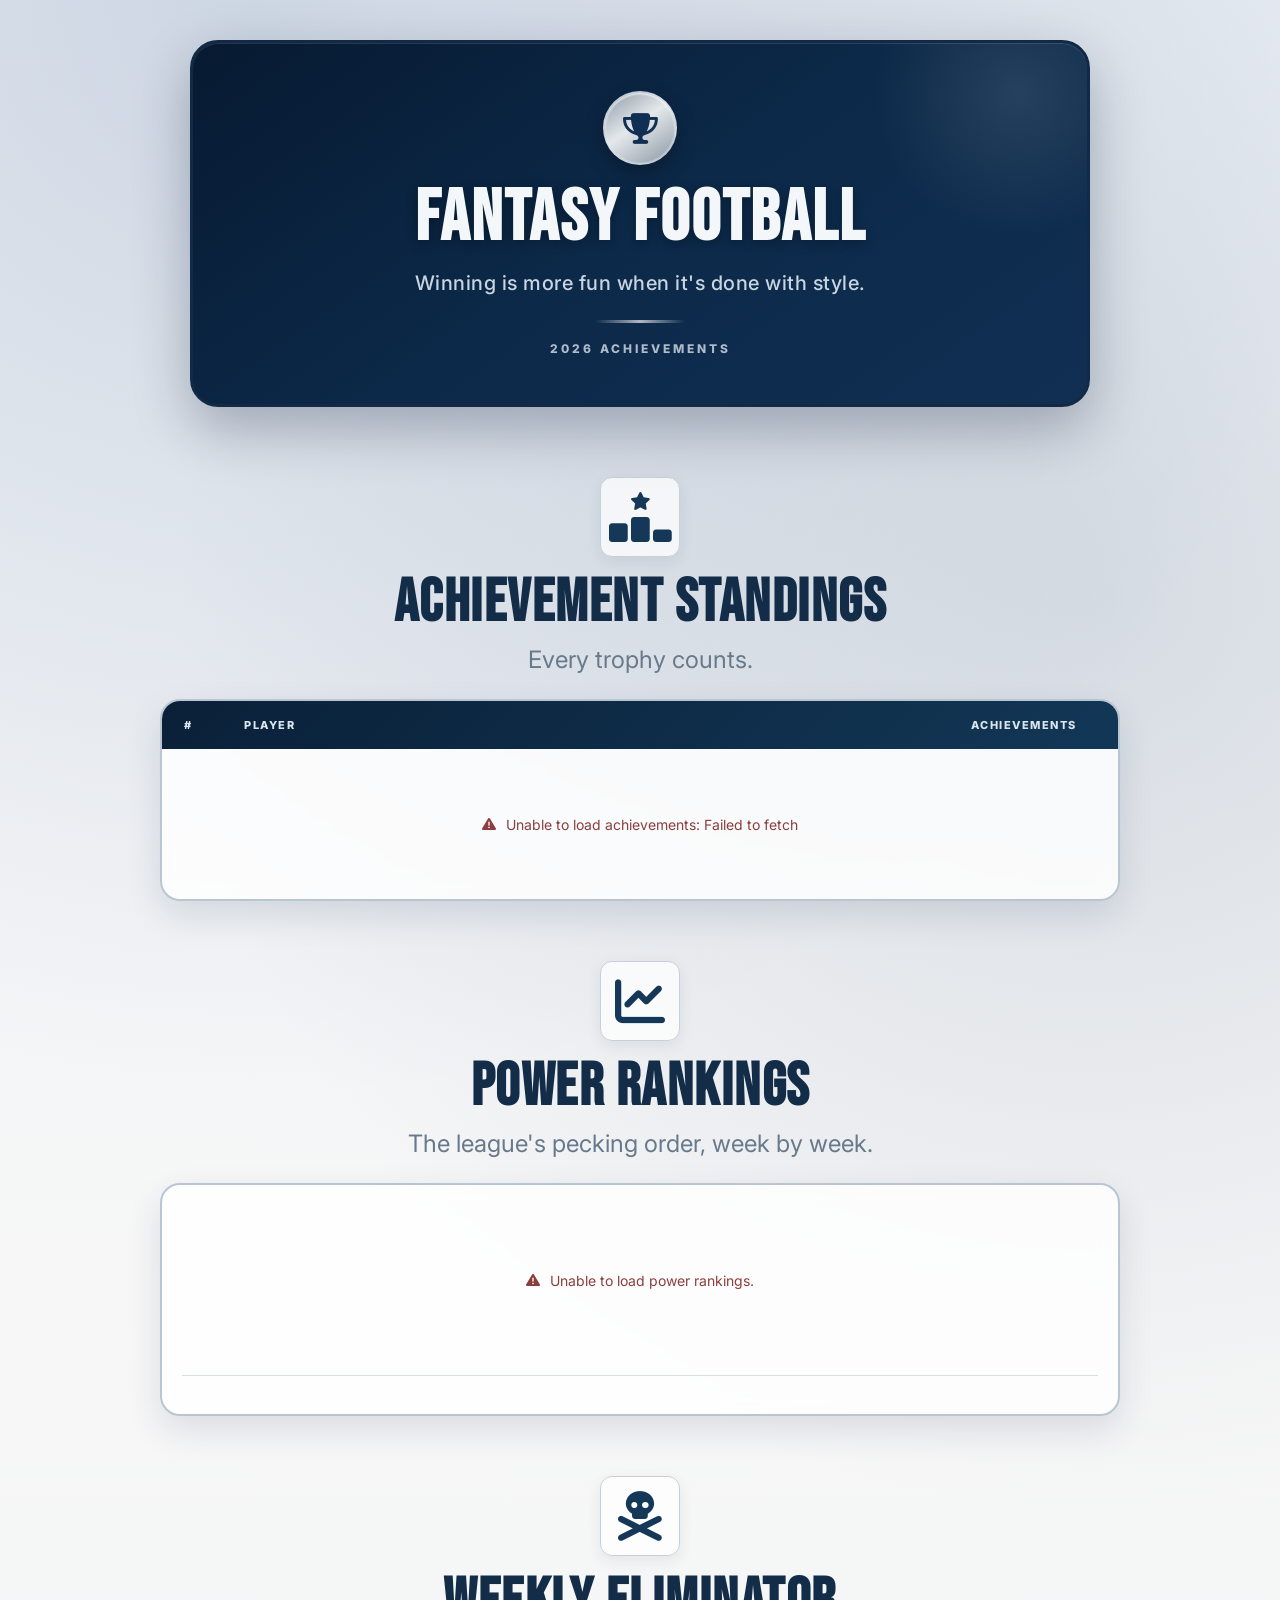
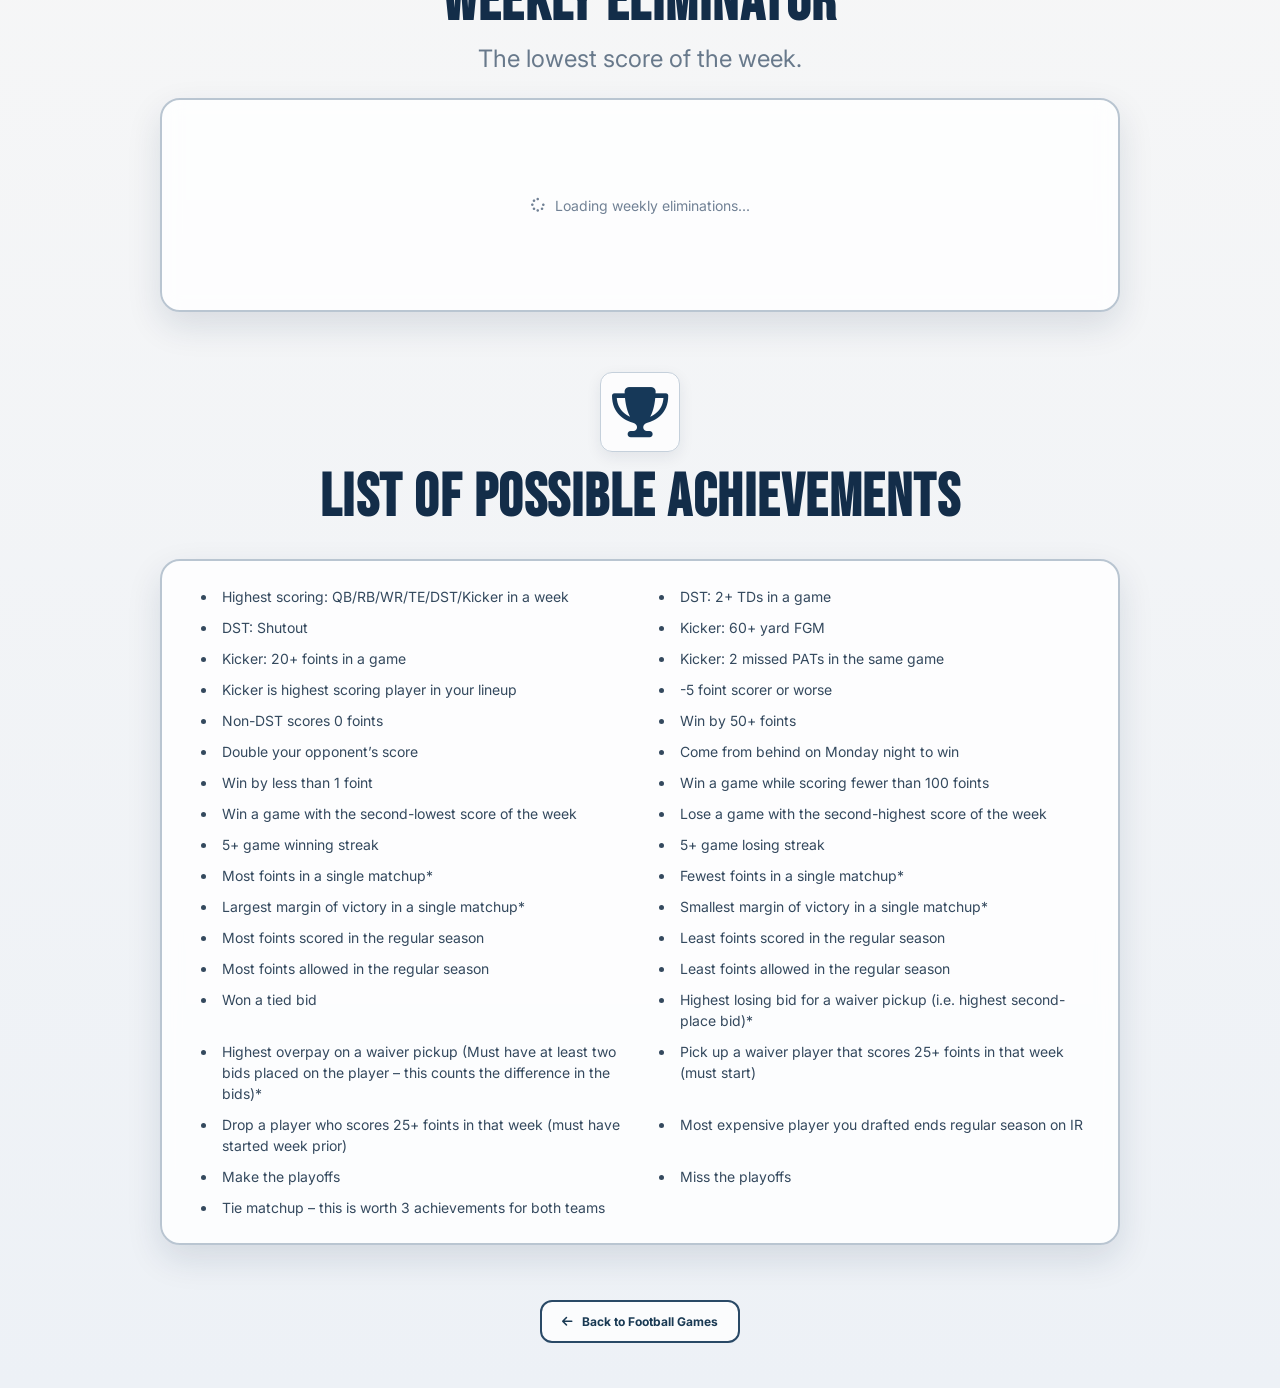
==== commit 394018ec: "Update fantasy.html" ====
--- a/fantasy.html
+++ b/fantasy.html
@@ -109,59 +109,6 @@
     </div>
 
 </div>
-
-</div>
-
-</section>
-
-<!-- ========================================
-     PLAYER SELECTOR
-======================================== -->
-
-<section class="fantasy-section player-section">
-
-<div class="section-heading">
-
-<div class="section-heading-icon">
-    <i class="fa-solid fa-users"></i>
-</div>
-
-<h2>CHOOSE A PLAYER</h2>
-
-<p>
-    Select a player to view their trophy collection.
-</p>
-
-</div>
-
-<div class="player-selector" id="playerSelector">
-
-<!-- Player cards generated by JavaScript -->
-
-</div>
-
-</section>
-
-<!-- ========================================
-     PLAYER PROFILE
-======================================== -->
-
-<section
-    class="profile-display"
-    id="profileDisplay"
-    aria-live="polite"
->
-
-<div class="profile-placeholder">
-    <div class="profile-placeholder-icon">
-        <i class="fa-solid fa-user"></i>
-    </div>
-
-<h2>SELECT A PLAYER</h2>
-
-<p>
-    Choose a player above to view their Trophy cabinet.
-</p>
 
 </div>
 
@@ -397,12 +344,6 @@
 
 const standingsBody =
     document.getElementById("standingsBody");
-
-const playerSelector =
-    document.getElementById("playerSelector");
-
-const profileDisplay =
-    document.getElementById("profileDisplay");
 
 const powerRankingsChart =
     document.getElementById("powerRankingsChart");
@@ -695,12 +636,8 @@
             ${escapeHTML(getPowerRankingWeekLabel(item.week))}
         </div>
 
-        <div class="power-rankings-tooltip-rank">
-            #${item.rank}
-        </div>
-
-        <div class="power-rankings-tooltip-rank">
-            LW: ${
+                <div class="power-rankings-tooltip-rank">
+            #${item.rank} | LW: ${
                 lastWeekRank === null
                     ? "—"
                     : `#${lastWeekRank}`
@@ -1472,32 +1409,30 @@
 
         renderStandings();
 
-        renderPlayerSelector();
-
     }
 
-    catch (error) {
-
-        console.error(
-            "Fantasy achievement loading error:",
-            error
-        );
-
-        standingsBody.innerHTML = `
-
-            <div class="error-message">
-
-                <i class="fa-solid fa-triangle-exclamation"></i>
-
-                <span>
-                    Unable to load achievements.
-                </span>
-
-            </div>
-
-        `;
-
-    }
+ catch (error) {
+
+    console.error(
+        "Fantasy achievement loading error:",
+        error
+    );
+
+    standingsBody.innerHTML = `
+
+        <div class="error-message">
+
+            <i class="fa-solid fa-triangle-exclamation"></i>
+
+            <span>
+                Unable to load achievements: ${error.message}
+            </span>
+
+        </div>
+
+    `;
+
+}
 
 }
 
@@ -1525,24 +1460,18 @@
 
 }
 
-
 /* ========================================
-   RENDER STANDINGS
+   RENDER ACHIEVEMENT STANDINGS
 ======================================== */
 
 function renderStandings() {
 
     const standings = PLAYERS
         .map(player => {
-
             return {
-
                 name: player,
-
                 count: getPlayerCount(player)
-
             };
-
         })
         .sort((a, b) => {
 
@@ -1561,6 +1490,13 @@
 
     standings.forEach((player, index) => {
 
+        const playerGroup =
+            document.createElement("div");
+
+        playerGroup.className =
+            "standings-player-group";
+
+
         const row =
             document.createElement("div");
 
@@ -1569,45 +1505,37 @@
 
 
         if (index === 0 && player.count > 0) {
-
             row.classList.add("first-place");
-
         }
 
 
         row.innerHTML = `
 
             <div class="standings-rank">
-
                 ${index + 1}
-
             </div>
 
-
             <div class="standings-player">
 
                 <span class="standings-player-name">
-
                     ${escapeHTML(player.name)}
-
                 </span>
 
             </div>
 
-
             <div class="standings-count">
 
                 <span class="achievement-count-number">
-
                     ${player.count}
-
                 </span>
 
                 <span class="achievement-count-label">
 
-                    ${player.count === 1
-                        ? "TROPHY"
-                        : "TROPHIES"}
+                    ${
+                        player.count === 1
+                            ? "TROPHY"
+                            : "TROPHIES"
+                    }
 
                 </span>
 
@@ -1616,124 +1544,71 @@
         `;
 
 
-        standingsBody.appendChild(row);
+        const profile =
+            document.createElement("div");
+
+        profile.className =
+            "standings-profile-dropdown";
+
+        profile.style.display =
+            "none";
+
+        profile.innerHTML =
+            buildPlayerProfile(player.name);
+
+
+        row.addEventListener("click", () => {
+
+            const isOpen =
+                profile.style.display !== "none";
+
+
+            document
+                .querySelectorAll(
+                    ".standings-profile-dropdown"
+                )
+                .forEach(otherProfile => {
+
+                    otherProfile.style.display =
+                        "none";
+
+                });
+
+
+            document
+                .querySelectorAll(
+                    ".standings-row"
+                )
+                .forEach(otherRow => {
+
+                    otherRow.classList.remove(
+                        "selected"
+                    );
+
+                });
+
+
+            if (!isOpen) {
+
+                profile.style.display =
+                    "block";
+
+                row.classList.add(
+                    "selected"
+                );
+
+            }
+
+        });
+
+
+        playerGroup.appendChild(row);
+
+        playerGroup.appendChild(profile);
+
+        standingsBody.appendChild(playerGroup);
 
     });
-
-}
-
-
-/* ========================================
-   RENDER PLAYER SELECTOR
-======================================== */
-
-function renderPlayerSelector() {
-
-    playerSelector.innerHTML = "";
-
-
-    PLAYERS.forEach(player => {
-
-        const count =
-            getPlayerCount(player);
-
-
-        const card =
-            document.createElement("button");
-
-        card.type = "button";
-
-        card.className =
-            "player-card";
-
-
-        card.dataset.player =
-            player;
-
-
-        card.innerHTML = `
-
-            <div class="player-card-icon">
-
-                <i class="fa-solid fa-trophy"></i>
-
-            </div>
-
-
-            <div class="player-card-content">
-
-                <div class="player-card-name">
-
-                    ${escapeHTML(player)}
-
-                </div>
-
-                <div class="player-card-count">
-
-                    ${count}
-                    ${count === 1
-                        ? "Achievement"
-                        : "Achievements"}
-
-                </div>
-
-            </div>
-
-
-            <div class="player-card-arrow">
-
-                <i class="fa-solid fa-chevron-right"></i>
-
-            </div>
-
-        `;
-
-
-        card.addEventListener(
-            "click",
-            () => selectPlayer(player, card)
-        );
-
-
-        playerSelector.appendChild(card);
-
-    });
-
-}
-
-
-/* ========================================
-   SELECT PLAYER
-======================================== */
-
-function selectPlayer(playerName, selectedCard) {
-
-    document
-        .querySelectorAll(".player-card")
-        .forEach(card => {
-
-            card.classList.remove("selected");
-
-        });
-
-
-    selectedCard.classList.add("selected");
-
-
-    renderPlayerProfile(playerName);
-
-
-    setTimeout(() => {
-
-        profileDisplay.scrollIntoView({
-
-            behavior: "smooth",
-
-            block: "start"
-
-        });
-
-    }, 100);
 
 }
 
@@ -1742,172 +1617,163 @@
    RENDER PLAYER PROFILE
 ======================================== */
 
-function renderPlayerProfile(playerName) {
+function buildPlayerProfile(playerName) {
 
     const playerAchievements =
         getPlayerAchievements(playerName);
 
 
-    profileDisplay.innerHTML = "";
-
-
-    const profile =
-        document.createElement("div");
-
-    profile.className =
-        "player-profile fantasy-profile-drop";
-
-
-    profile.innerHTML = `
-
-        <div class="player-profile-header">
-
-            <div class="player-profile-icon">
-
-                <i class="fa-solid fa-trophy"></i>
+    return `
+
+        <div class="player-profile fantasy-profile-drop">
+
+            <div class="player-profile-header">
+
+                <div class="player-profile-icon">
+
+                    <i class="fa-solid fa-trophy"></i>
+
+                </div>
+
+
+                <div class="player-profile-title">
+
+                    <h2>
+                        ${escapeHTML(playerName)}
+                    </h2>
+
+                    <p>
+                        2026 FANTASY FOOTBALL
+                    </p>
+
+                </div>
+
+
+                <div class="profile-achievement-total">
+
+                    <div class="total-number">
+
+                        ${playerAchievements.length}
+
+                    </div>
+
+                    <div class="total-label">
+
+                        ${playerAchievements.length === 1
+                            ? "ACHIEVEMENT"
+                            : "ACHIEVEMENTS"}
+
+                    </div>
+
+                </div>
 
             </div>
 
 
-            <div class="player-profile-title">
-
-                <h2>
-                    ${escapeHTML(playerName)}
-                </h2>
-
-                <p>
-                    2026 FANTASY FOOTBALL
-                </p>
+            <div class="profile-divider"></div>
+
+
+            <div class="achievement-collection-header">
+
+                <span>
+                    TROPHY COLLECTION
+                </span>
+
+                <span>
+                    ${playerAchievements.length}
+                    ${playerAchievements.length === 1
+                        ? "TROPHY"
+                        : "TROPHIES"}
+                </span>
 
             </div>
 
 
-            <div class="profile-achievement-total">
-
-                <div class="total-number">
-
-                    ${playerAchievements.length}
-
-                </div>
-
-                <div class="total-label">
-
-                    ${playerAchievements.length === 1
-                        ? "ACHIEVEMENT"
-                        : "ACHIEVEMENTS"}
-
-                </div>
+            <div class="achievement-plaque-grid">
+
+                ${
+                    playerAchievements.length === 0
+
+                    ?
+
+                    `
+
+                    <div class="empty-achievements">
+
+                        <div class="empty-trophy">
+
+                            <i class="fa-solid fa-trophy"></i>
+
+                        </div>
+
+                        <h3>
+                            NO TROPHIES YET
+                        </h3>
+
+                        <p>
+                            The collection is waiting to begin.
+                        </p>
+
+                    </div>
+
+                    `
+
+                    :
+
+                    playerAchievements
+                        .map((item, index) => `
+
+                            <div
+                                class="achievement-plaque"
+                                style="--plaque-delay: ${index * 0.06}s"
+                            >
+
+                                <div class="plaque-shine"></div>
+
+
+                                <div class="plaque-inner">
+
+                                    <div class="plaque-top">
+
+                                        <i class="fa-solid fa-trophy"></i>
+
+                                    </div>
+
+
+                                    <div class="plaque-achievement">
+
+                                        ${escapeHTML(
+                                            item.achievement
+                                        )}
+
+                                    </div>
+
+
+                                    <div class="plaque-line"></div>
+
+
+                                    <div class="plaque-week">
+
+                                        Week ${escapeHTML(
+                                            item.week
+                                        )}
+
+                                    </div>
+
+                                </div>
+
+                            </div>
+
+                        `)
+                        .join("")
+
+                }
 
             </div>
 
         </div>
 
-
-        <div class="profile-divider"></div>
-
-
-        <div class="achievement-collection-header">
-
-            <span>
-                TROPHY COLLECTION
-            </span>
-
-            <span>
-                ${playerAchievements.length}
-                ${playerAchievements.length === 1
-                    ? "TROPHY"
-                    : "TROPHIES"}
-            </span>
-
-        </div>
-
-
-        <div class="achievement-plaque-grid">
-
-            ${
-                playerAchievements.length === 0
-
-                ?
-
-                `
-
-                <div class="empty-achievements">
-
-                    <div class="empty-trophy">
-
-                        <i class="fa-solid fa-trophy"></i>
-
-                    </div>
-
-                    <h3>
-                        NO TROPHIES YET
-                    </h3>
-
-                    <p>
-                        The collection is waiting to begin.
-                    </p>
-
-                </div>
-
-                `
-
-                :
-
-                playerAchievements
-                    .map((item, index) => `
-
-                        <div
-                            class="achievement-plaque"
-                            style="--plaque-delay: ${index * 0.06}s"
-                        >
-
-                            <div class="plaque-shine"></div>
-
-
-                            <div class="plaque-inner">
-
-                                <div class="plaque-top">
-
-                                    <i class="fa-solid fa-trophy"></i>
-
-                                </div>
-
-
-                                <div class="plaque-achievement">
-
-                                    ${escapeHTML(
-                                        item.achievement
-                                    )}
-
-                                </div>
-
-
-                                <div class="plaque-line"></div>
-
-
-                                <div class="plaque-week">
-
-                                    Week ${escapeHTML(
-                                        item.week
-                                    )}
-
-                                </div>
-
-                            </div>
-
-                        </div>
-
-                    `)
-                    .join("")
-
-            }
-
-        </div>
-
     `;
-
-
-    profileDisplay.appendChild(profile);
 
 }
 
--- a/css/pages/fantasy.css
+++ b/css/pages/fantasy.css
@@ -4828,7 +4828,7 @@
     display: grid;
 
     grid-template-columns:
-        repeat(3, minmax(0, 1fr));
+        repeat(2, minmax(0, 1fr));
 
     gap: 28px 22px;
 
@@ -6009,3 +6009,20 @@
         );
 
 }
+
+/* ========================================
+   MOBILE WEEKLY ELIMINATIONS
+======================================== */
+
+@media (max-width: 700px) {
+
+    .weekly-eliminations-section .tombstone-grid {
+
+        grid-template-columns:
+            repeat(2, minmax(0, 1fr)) !important;
+
+        gap: 18px 12px;
+
+    }
+
+}
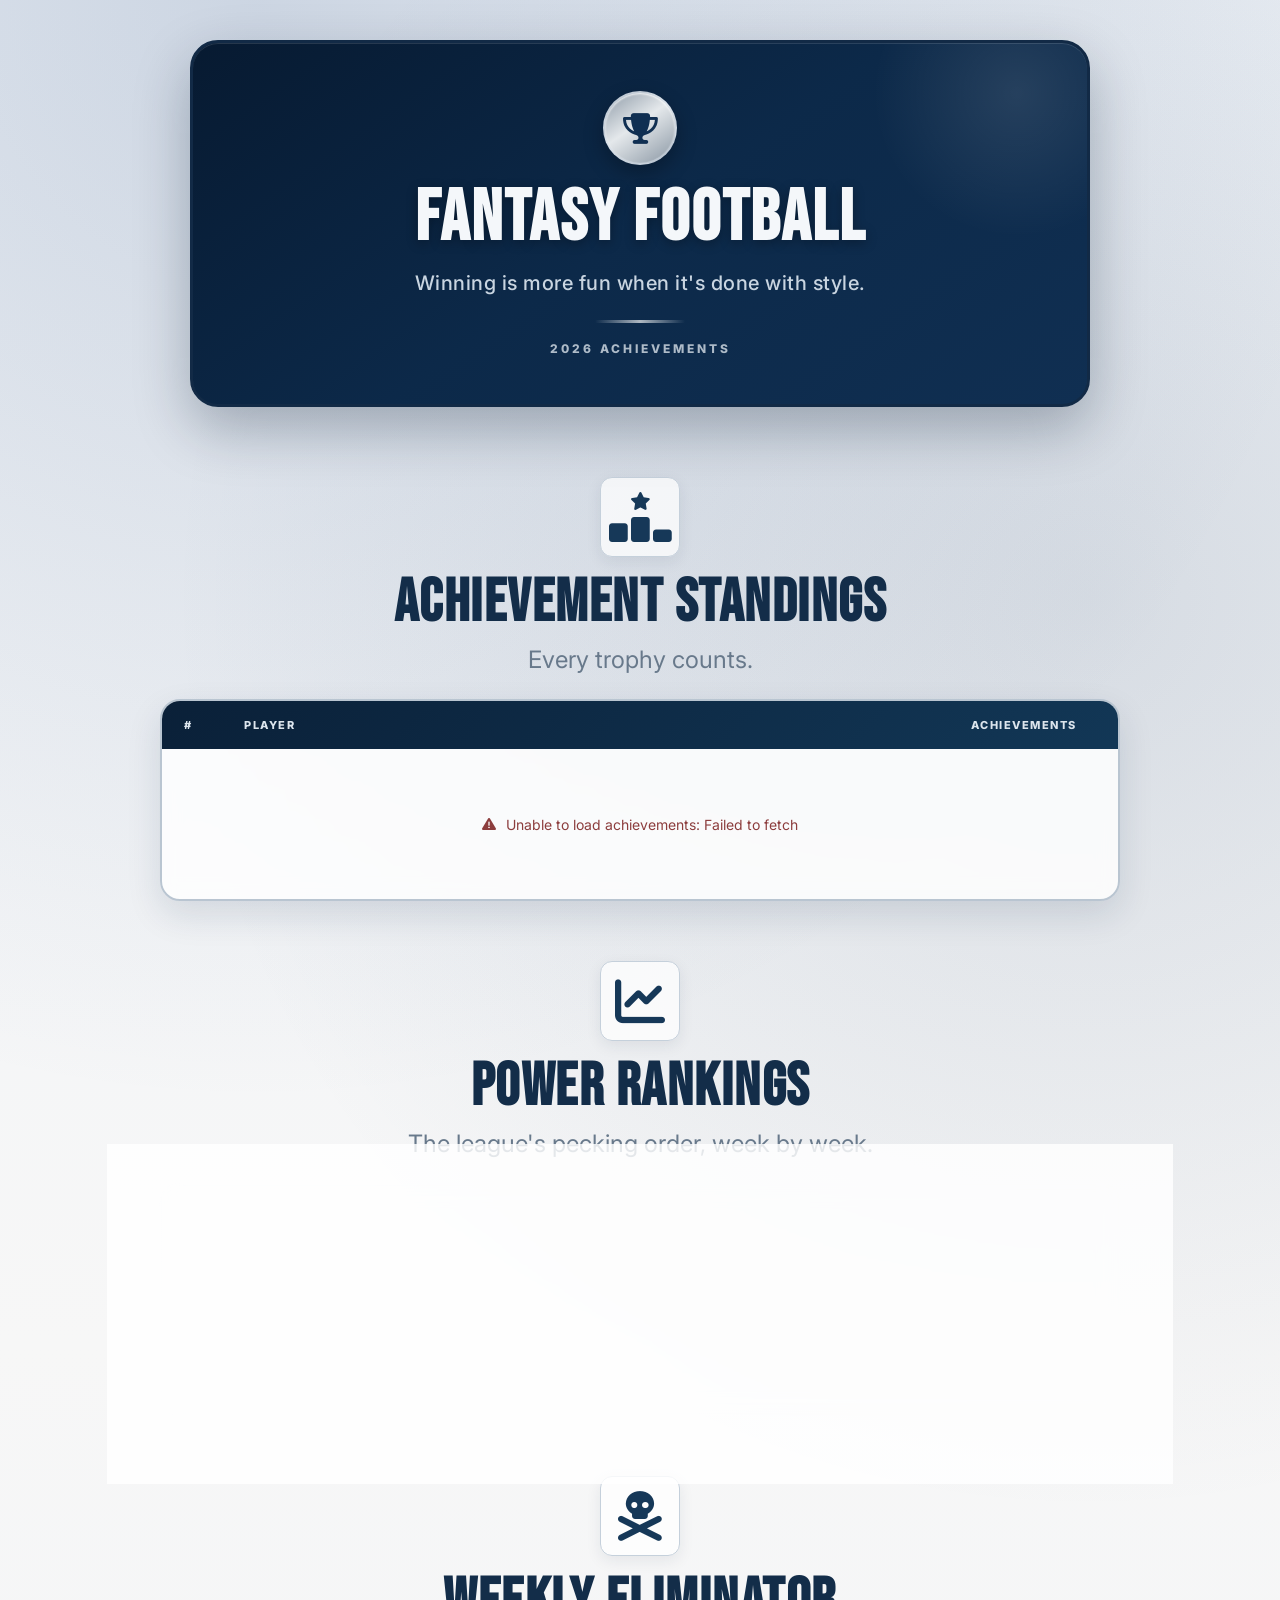
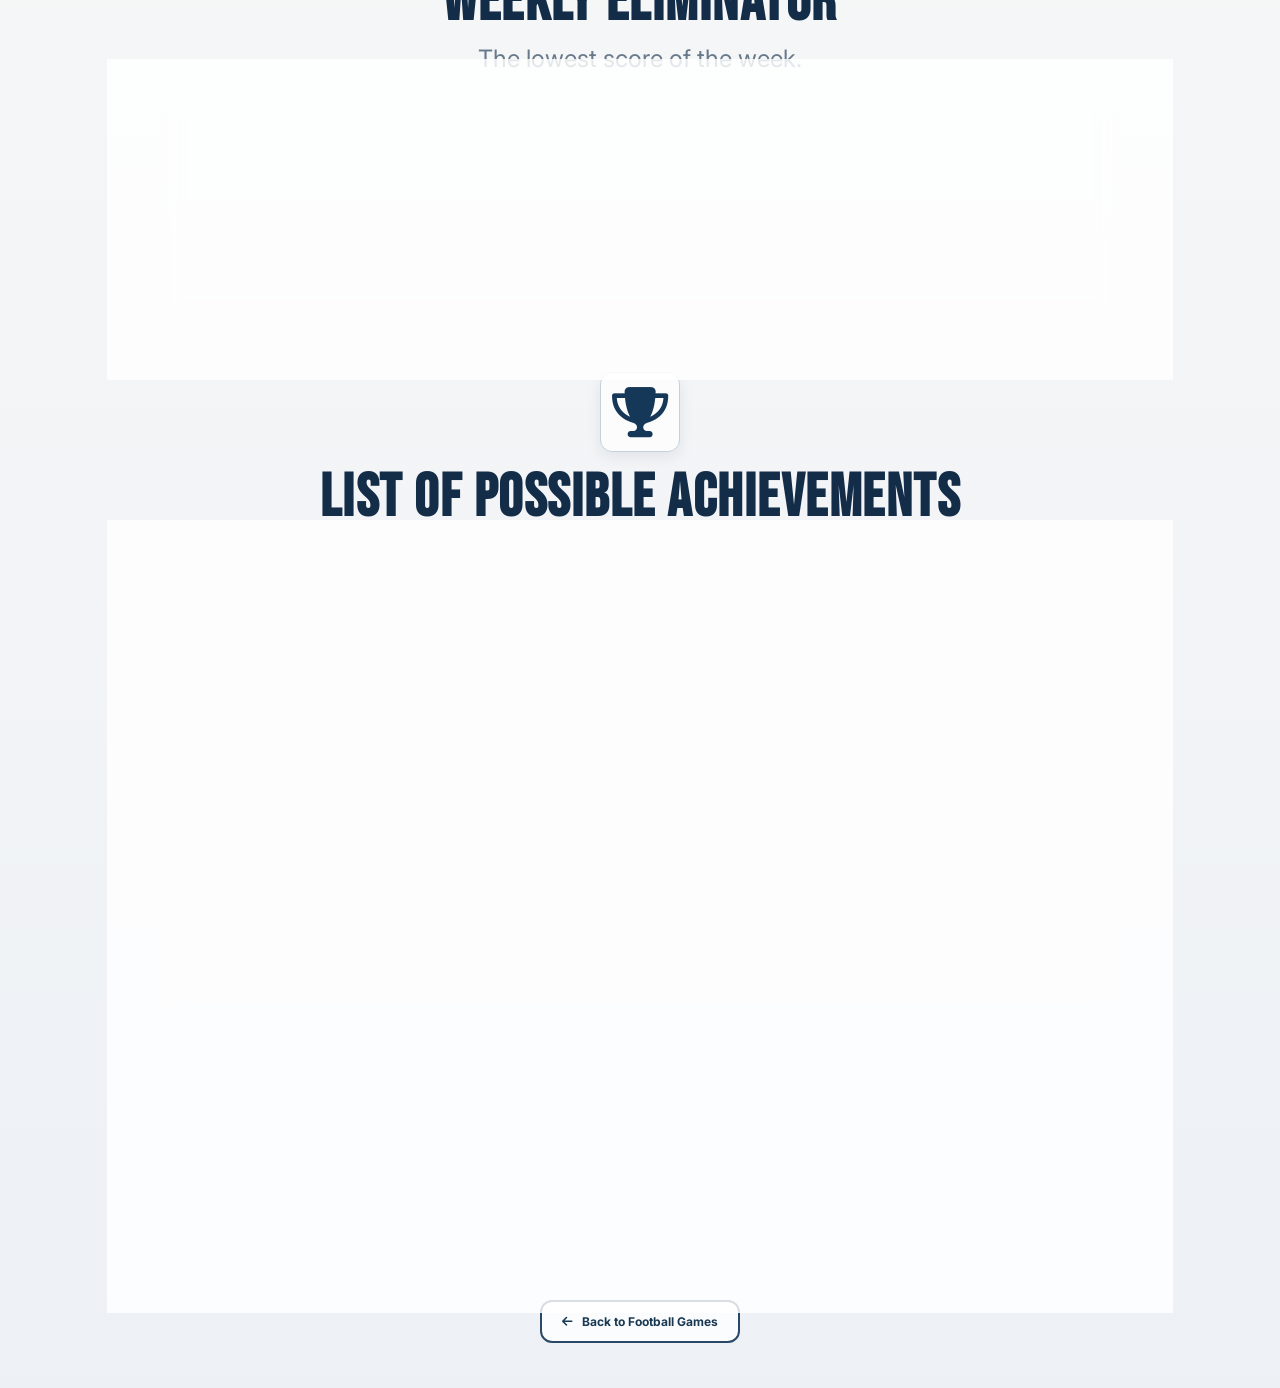
==== commit 94a17cc6: "Remove '5' from the list in fantasy.html" ====
--- a/fantasy.html
+++ b/fantasy.html
@@ -456,7 +456,6 @@
     "2",
     "3",
     "4",
-    "5",
     "6",
     "7",
     "8",
@@ -1456,7 +1455,19 @@
 
 function getPlayerCount(playerName) {
 
-    return getPlayerAchievements(playerName).length;
+    return getPlayerAchievements(playerName)
+        .reduce((total, item) => {
+
+            if (
+                item.achievement.toLowerCase() ===
+                "tie matchup"
+            ) {
+                return total + 3;
+            }
+
+            return total + 1;
+
+        }, 0);
 
 }
 
--- a/css/pages/fantasy.css
+++ b/css/pages/fantasy.css
@@ -699,7 +699,7 @@
 
     display: none;
 
-    width: min(280px, calc(100% - 20px));
+    width: min(330px, calc(100% - 20px));
 
     padding: 13px 15px;
 
@@ -723,9 +723,9 @@
 
     pointer-events: auto;
 
-    max-height: 180px;
-
-overflow-y: auto;
+    max-height: 360px;
+
+    overflow-y: auto;
 
 }
 
@@ -848,265 +848,6 @@
 
 }
 
-
-/* ========================================
-   PLAYER SELECTOR
-======================================== */
-
-.player-selector {
-
-    display: grid;
-
-    grid-template-columns:
-        repeat(4, minmax(0, 1fr));
-
-    gap: 15px;
-
-}
-
-
-/* ========================================
-   PLAYER CARD
-======================================== */
-
-.player-card {
-
-    position: relative;
-
-    min-height: 76px;
-
-    display: flex;
-
-    align-items: center;
-
-    gap: 12px;
-
-    padding: 14px 15px;
-
-    overflow: hidden;
-
-    cursor: pointer;
-
-    text-align: left;
-
-    border: 2px solid #294966;
-
-    border-radius: 16px;
-
-    background:
-        linear-gradient(
-            145deg,
-            rgba(255,255,255,0.95),
-            rgba(235,241,246,0.9)
-        );
-
-    box-shadow:
-        0 7px 18px rgba(22,48,75,0.09);
-
-    transition:
-        transform 0.22s ease,
-        box-shadow 0.22s ease,
-        border-color 0.22s ease;
-
-}
-
-
-.player-card::before {
-
-    content: "";
-
-    position: absolute;
-
-    top: 0;
-
-    left: -110%;
-
-    width: 70%;
-
-    height: 100%;
-
-    transform: skewX(-20deg);
-
-    background:
-        linear-gradient(
-            90deg,
-            transparent,
-            rgba(255,255,255,0.65),
-            transparent
-        );
-
-    transition: left 0.55s ease;
-
-}
-
-
-.player-card:hover::before {
-
-    left: 140%;
-
-}
-
-
-.player-card:hover {
-
-    transform: translateY(-4px);
-
-    border-color: #173d5f;
-
-    box-shadow:
-        0 12px 25px rgba(18,48,77,0.15);
-
-}
-
-
-.player-card.selected {
-
-    transform: translateY(-2px);
-
-    border-color: #0c2949;
-
-    background:
-        linear-gradient(
-            145deg,
-            #dfe7ee,
-            #f7f9fa
-        );
-
-    box-shadow:
-        0 10px 24px rgba(10,40,67,0.18),
-        inset 0 0 0 1px rgba(255,255,255,0.8);
-
-}
-
-
-/* ========================================
-   PLAYER CARD ICON
-======================================== */
-
-.player-card-icon {
-
-    flex-shrink: 0;
-
-    width: 40px;
-
-    height: 40px;
-
-    display: flex;
-
-    justify-content: center;
-
-    align-items: center;
-
-    border-radius: 11px;
-
-    color: #173c5c;
-
-    font-size: 16px;
-
-    background:
-        linear-gradient(
-            145deg,
-            #9da9b4,
-            #e8ecef 48%,
-            #919da8
-        );
-
-    border: 1px solid #7e8c98;
-
-    box-shadow:
-        inset 0 1px 2px rgba(255,255,255,0.9);
-
-}
-
-
-.player-card-content {
-
-    min-width: 0;
-
-    flex: 1;
-
-}
-
-
-.player-card-name {
-
-    font-family: "Inter", Arial, sans-serif;
-
-    font-size: 24px;
-
-    font-weight: 800;
-
-    color: #1a324a;
-
-}
-
-
-.player-card-count {
-
-    margin-top: 3px;
-
-    font-family: "Inter", Arial, sans-serif;
-
-    font-size: 14px;
-
-    font-weight: 600;
-
-    color: #718195;
-
-}
-
-
-.player-card-arrow {
-
-    flex-shrink: 0;
-
-    color: #718195;
-
-    transition:
-        transform 0.2s ease,
-        color 0.2s ease;
-
-}
-
-
-.player-card:hover .player-card-arrow {
-
-    transform: translateX(4px);
-
-    color: #173d5f;
-
-}
-
-
-.player-card.selected .player-card-arrow {
-
-    color: #173d5f;
-
-}
-
-
-/* ========================================
-   PROFILE DISPLAY
-======================================== */
-
-.profile-display {
-
-    width: 100%;
-
-    max-width: 1000px;
-
-    margin: 10px auto 0;
-
-    padding: 0 20px;
-
-}
-
-
-.profile-display:empty {
-
-    display: none;
-
-}
 
 
 /* ========================================
@@ -1797,713 +1538,414 @@
 
 @media (max-width: 900px) {
 
-    .player-selector {
+    .achievement-plaque-grid {
 
         grid-template-columns:
             repeat(2, minmax(0, 1fr));
 
     }
 
-
-    .achievement-plaque-grid {
+}
+
+
+/* ========================================
+   MOBILE
+======================================== */
+
+@media (max-width: 700px) {
+
+    .fantasy-hero {
+
+        min-height: 310px;
+
+        padding: 25px 15px;
+
+    }
+
+
+    .fantasy-hero-content {
+
+        padding: 38px 20px;
+
+        border-radius: 22px;
+
+    }
+
+
+    .fantasy-hero h1 {
+
+        font-size: 52px;
+
+        letter-spacing: 1px;
+
+    }
+
+
+    .fantasy-hero p {
+
+        font-size: 16px;
+
+    }
+
+
+    .fantasy-trophy-icon {
+
+        width: 62px;
+
+        height: 62px;
+
+        font-size: 25px;
+
+    }
+
+
+    .fantasy-section {
+
+        padding: 25px 15px;
+
+    }
+
+
+    .section-heading h2 {
+
+        font-size: 32px;
+
+    }
+
+
+    .standings-header {
+
+        grid-template-columns:
+            40px 1fr 105px;
+
+        padding: 0 14px;
+
+        font-size: 9px;
+
+    }
+
+
+    .standings-row {
+
+        grid-template-columns:
+            40px 1fr 105px;
+
+        padding: 0 14px;
+
+    }
+
+
+    .standings-player-name {
+
+        font-size: 14px;
+
+    }
+
+
+    .achievement-count-number {
+
+        font-size: 27px;
+
+    }
+
+
+    .achievement-count-label {
+
+        display: none;
+
+    }
+
+
+    .power-rankings-card {
+
+        padding: 12px;
+
+        border-radius: 16px;
+
+    }
+
+
+    .power-rankings-chart {
+
+        min-width: 820px;
+
+    }
+
+
+    .power-rankings-svg {
+
+        min-width: 820px;
+
+    }
+
+
+    .power-rankings-legend {
 
         grid-template-columns:
             repeat(2, minmax(0, 1fr));
 
-    }
-
-}
-
-
-/* ========================================
-   MOBILE
-======================================== */
-
-@media (max-width: 700px) {
-
-    .fantasy-hero {
-
-        min-height: 310px;
-
-        padding: 25px 15px;
-
-    }
-
-
-    .fantasy-hero-content {
-
-        padding: 38px 20px;
-
-        border-radius: 22px;
-
-    }
-
-
-    .fantasy-hero h1 {
-
-        font-size: 52px;
-
-        letter-spacing: 1px;
-
-    }
-
-
-    .fantasy-hero p {
-
-        font-size: 16px;
-
-    }
-
-
-    .fantasy-trophy-icon {
-
-        width: 62px;
-
-        height: 62px;
-
-        font-size: 25px;
-
-    }
-
-
-    .fantasy-section {
-
-        padding: 25px 15px;
-
-    }
-
-
-    .section-heading h2 {
-
-        font-size: 32px;
-
-    }
-
-
-    .standings-header {
-
-        grid-template-columns:
-            40px 1fr 105px;
-
-        padding: 0 14px;
-
-        font-size: 9px;
-
-    }
-
-
-    .standings-row {
-
-        grid-template-columns:
-            40px 1fr 105px;
-
-        padding: 0 14px;
-
-    }
-
-
-    .standings-player-name {
-
-        font-size: 14px;
-
-    }
-
-
-    .achievement-count-number {
-
-        font-size: 27px;
-
-    }
-
-
-    .achievement-count-label {
-
-        display: none;
-
-    }
-
-
-    .power-rankings-card {
-
-        padding: 12px;
-
-        border-radius: 16px;
-
-    }
-
-
-    .power-rankings-chart {
-
-        min-width: 820px;
-
-    }
-
-
-    .power-rankings-svg {
-
-        min-width: 820px;
-
-    }
-
-
-    .power-rankings-legend {
+        gap: 9px 12px;
+
+        margin-top: 15px;
+
+        padding-top: 14px;
+
+    }
+
+
+    .power-rankings-legend-item {
+
+        font-size: 11px;
+
+    }
+
+
+.power-rankings-tooltip {
+
+    width: 220px;
+
+    max-height: 300px;
+
+    overflow-y: auto;
+
+    -webkit-overflow-scrolling: touch;
+
+    pointer-events: auto;
+
+}
+
+    .player-profile {
+
+        padding: 22px 15px;
+
+        border-radius: 20px;
+
+    }
+
+
+    .player-profile-header {
+
+        gap: 11px;
+
+    }
+
+
+    .player-profile-icon {
+
+        width: 52px;
+
+        height: 52px;
+
+        font-size: 22px;
+
+        border-radius: 13px;
+
+    }
+
+
+    .player-profile-title h2 {
+
+        font-size: 36px;
+
+    }
+
+
+    .player-profile-title p {
+
+        font-size: 8px;
+
+        letter-spacing: 1.2px;
+
+    }
+
+
+    .profile-achievement-total {
+
+        min-width: 65px;
+
+        padding: 8px 9px;
+
+    }
+
+
+    .total-number {
+
+        font-size: 29px;
+
+    }
+
+
+    .total-label {
+
+        font-size: 7px;
+
+        letter-spacing: 0.6px;
+
+    }
+
+
+    .achievement-collection-header {
+
+        font-size: 8px;
+
+    }
+
+
+    .achievement-plaque-grid {
 
         grid-template-columns:
             repeat(2, minmax(0, 1fr));
 
-        gap: 9px 12px;
-
-        margin-top: 15px;
-
-        padding-top: 14px;
-
-    }
-
-
-    .power-rankings-legend-item {
-
-        font-size: 11px;
-
-    }
-
-
-.power-rankings-tooltip {
-
-    width: 240px;
-
-    max-height: 180px;
-
-    overflow-y: auto;
-
-    -webkit-overflow-scrolling: touch;
-
-    pointer-events: auto;
-
-}
-
-    .player-selector {
-
-        grid-template-columns:
-            repeat(2, minmax(0, 1fr));
-
         gap: 10px;
 
     }
 
 
-    .player-card {
-
-        min-height: 68px;
-
-        padding: 11px;
-
-        gap: 9px;
-
-        border-radius: 14px;
-
-    }
-
-
-    .player-card-icon {
-
-        width: 34px;
-
-        height: 34px;
-
-        font-size: 14px;
-
-        border-radius: 9px;
-
-    }
-
-
-    .player-card-name {
-
-        font-size: 20px;
-
-    }
-
-
-    .player-card-count {
-
-        font-size: 12px;
-
-    }
-
-
-    .player-card-arrow {
-
-        font-size: 11px;
-
-    }
-
-
-    .profile-display {
-
-        padding: 0 15px;
-
-    }
-
-
-    .player-profile {
-
-        padding: 22px 15px;
-
-        border-radius: 20px;
-
-    }
-
-
-    .player-profile-header {
-
-        gap: 11px;
-
-    }
-
-
-    .player-profile-icon {
-
-        width: 52px;
-
-        height: 52px;
-
-        font-size: 22px;
-
-        border-radius: 13px;
-
-    }
-
-
-    .player-profile-title h2 {
-
-        font-size: 36px;
-
-    }
-
-
-    .player-profile-title p {
+    .achievement-plaque {
+
+        min-height: 145px;
+
+        padding: 5px;
+
+    }
+
+
+    .plaque-inner {
+
+        min-height: 133px;
+
+        padding: 15px 9px;
+
+    }
+
+
+    .plaque-top {
+
+        font-size: 17px;
+
+        margin-bottom: 7px;
+
+    }
+
+
+    .plaque-achievement {
+
+        font-size: 18px;
+
+    }
+
+
+    .plaque-line {
+
+        margin: 9px auto 7px;
+
+    }
+
+
+    .plaque-week {
 
         font-size: 8px;
 
-        letter-spacing: 1.2px;
-
-    }
-
-
-    .profile-achievement-total {
-
-        min-width: 65px;
-
-        padding: 8px 9px;
-
-    }
-
-
-    .total-number {
-
-        font-size: 29px;
-
-    }
-
-
-    .total-label {
-
-        font-size: 7px;
-
-        letter-spacing: 0.6px;
-
-    }
-
-
-    .achievement-collection-header {
-
-        font-size: 8px;
-
-    }
-
-
-    .achievement-plaque-grid {
-
-        grid-template-columns:
-            repeat(2, minmax(0, 1fr));
-
-        gap: 10px;
-
-    }
-
-
-    .achievement-plaque {
-
-        min-height: 145px;
-
-        padding: 5px;
-
-    }
-
-
-    .plaque-inner {
-
-        min-height: 133px;
-
-        padding: 15px 9px;
-
-    }
-
-
-    .plaque-top {
-
-        font-size: 17px;
-
-        margin-bottom: 7px;
-
-    }
-
-
-    .plaque-achievement {
-
-        font-size: 18px;
-
-    }
-
-
-    .plaque-line {
-
-        margin: 9px auto 7px;
-
-    }
-
-
-    .plaque-week {
-
-        font-size: 8px;
-
         letter-spacing: 1px;
 
     }
 
 }
 
-/* ========================================
-   FANTASY FOOTBALL PAGE
-   2026 FOOTBALL GAMES
-======================================== */
-
-
-/* ========================================
-   PAGE
-======================================== */
-
-.fantasy-page {
-
-    background:
-        radial-gradient(
-            circle at 20% 0%,
-            rgba(28, 65, 120, 0.16),
-            transparent 35%
-        ),
-        radial-gradient(
-            circle at 85% 20%,
-            rgba(12, 42, 82, 0.12),
-            transparent 35%
-        ),
-        linear-gradient(
-            180deg,
-            #eef2f7 0%,
-            #f7f7f7 45%,
-            #edf1f6 100%
-        );
-
-    color: #182536;
-
-}
-
-
-/* ========================================
-   HERO
-======================================== */
-
-.fantasy-hero {
-
-    min-height: 360px;
-
-    display: flex;
-
-    justify-content: center;
-
-    align-items: center;
-
-    padding: 40px 20px;
-
-}
-
-
-.fantasy-hero-content {
-
-    position: relative;
+
+/* ========================================
+POSSIBLE ACHIEVEMENTS LIST
+======================================== */
+
+.possible-achievements-card {
+
+width: 100%;
+
+padding: 25px 30px;
+
+border: 2px solid #b9c5d1;
+
+border-radius: 20px;
+
+background: rgba(255,255,255,0.82);
+
+box-shadow: 0 14px 35px rgba(19,45,73,0.12);
+
+backdrop-filter: blur(10px);
+
+box-sizing: border-box;
+
+}
+
+.possible-achievements-list {
+
+margin: 0;
+
+padding-left: 25px;
+
+display: grid;
+
+grid-template-columns: repeat(2, 1fr);
+
+column-gap: 45px;
+
+row-gap: 10px;
+
+font-family: "Inter", Arial, sans-serif;
+
+font-size: 14px;
+
+line-height: 1.5;
+
+color: #34495e;
+
+}
+
+.possible-achievements-list li {
+
+padding-left: 5px;
+
+}
+
+@media (max-width: 700px) {
+
+.possible-achievements-card {
+
+    padding: 20px 18px;
+
+}
+
+.possible-achievements-list {
+
+    grid-template-columns: 1fr;
+
+    gap: 9px;
+
+    font-size: 13px;
+
+    padding-left: 22px;
+
+}
+
+}
+
+
+
+/* ========================================
+   WEEKLY ELIMINATIONS
+======================================== */
+
+.weekly-eliminations-card {
 
     width: 100%;
 
-    max-width: 900px;
-
-    padding: 48px 40px;
-
-    text-align: center;
-
-    overflow: hidden;
-
-    border-radius: 28px;
-
-    border: 3px solid #122a46;
-
-    background:
-        linear-gradient(
-            145deg,
-            #071a31 0%,
-            #0c2949 50%,
-            #102f52 100%
-        );
-
-    box-shadow:
-        0 22px 55px rgba(7, 25, 48, 0.28),
-        inset 0 1px 0 rgba(255,255,255,0.12);
-
-}
-
-
-.fantasy-hero-content::before {
-
-    content: "";
-
-    position: absolute;
-
-    top: -100px;
-
-    right: -80px;
-
-    width: 300px;
-
-    height: 300px;
-
-    border-radius: 50%;
-
-    background:
-        radial-gradient(
-            circle,
-            rgba(255,255,255,0.10),
-            transparent 68%
-        );
-
-    pointer-events: none;
-
-}
-
-
-.fantasy-trophy-icon {
-
-    width: 74px;
-
-    height: 74px;
-
-    margin: 0 auto 20px;
-
-    display: flex;
-
-    justify-content: center;
-
-    align-items: center;
-
-    border-radius: 50%;
-
-    color: #102f52;
-
-    font-size: 31px;
-
-    border: 2px solid rgba(215,225,235,0.55);
-
-    background:
-        linear-gradient(
-            145deg,
-            #8d9aa7,
-            #e4e8eb 45%,
-            #8996a3
-        );
-
-    box-shadow:
-        0 8px 20px rgba(0,0,0,0.28),
-        inset 0 1px 2px rgba(255,255,255,0.85);
-
-}
-
-
-.fantasy-hero h1 {
-
-    margin: 0;
-
-    font-family: "Bebas Neue", sans-serif;
-
-    font-size: 72px;
-
-    line-height: 0.95;
-
-    letter-spacing: 2px;
-
-    color: #f4f7fa;
-
-    text-shadow:
-        0 3px 12px rgba(0,0,0,0.3);
-
-}
-
-
-.fantasy-hero p {
-
-    margin: 18px 0 0;
-
-    font-family: "Inter", Arial, sans-serif;
-
-    font-size: 20px;
-
-    font-weight: 500;
-
-    letter-spacing: 0.5px;
-
-    color: #c9d5e1;
-
-}
-
-
-.fantasy-divider {
-
-    width: 90px;
-
-    height: 3px;
-
-    margin: 25px auto 18px;
+    padding: 30px;
+
+    box-sizing: border-box;
+
+    border: 2px solid #b9c5d1;
 
     border-radius: 20px;
-
-    background:
-        linear-gradient(
-            90deg,
-            transparent,
-            #aeb8c2,
-            transparent
-        );
-
-}
-
-
-.fantasy-season {
-
-    font-family: "Inter", Arial, sans-serif;
-
-    font-size: 12px;
-
-    font-weight: 800;
-
-    letter-spacing: 3px;
-
-    color: #aebbc8;
-
-}
-
-
-/* ========================================
-   SECTIONS
-======================================== */
-
-.fantasy-section {
-
-    width: 100%;
-
-    max-width: 1000px;
-
-    margin: 0 auto;
-
-    padding: 30px 20px;
-
-}
-
-
-.section-heading {
-
-    text-align: center;
-
-    margin-bottom: 25px;
-
-}
-
-
-.section-heading-icon {
-
-    width: 80px;
-    
-    height: 80px;
-
-    margin: 0 auto 10px;
-
-    display: flex;
-
-    justify-content: center;
-
-    align-items: center;
-
-    border-radius: 12px;
-
-    color: #163858;
-
-    font-size: 50px;
-
-    background: rgba(255,255,255,0.75);
-
-    border: 1px solid #c5d0db;
-
-    box-shadow:
-        0 5px 15px rgba(20,40,65,0.08);
-}
-
-
-.section-heading h2 {
-
-    margin: 0;
-
-    font-family: "Bebas Neue", sans-serif;
-
-    font-size: 60px;
-
-    letter-spacing: 1.5px;
-
-    color: #132d49;
-
-}
-
-
-.section-heading p {
-
-    margin: 6px 0 0;
-
-    font-family: "Inter", Arial, sans-serif;
-
-    font-size: 24px;
-
-    color: #68798b;
-
-}
-
-
-/* ========================================
-   STANDINGS CARD
-======================================== */
-
-.standings-card {
-
-    width: 100%;
-
-    overflow: hidden;
-
-    border-radius: 20px;
-
-    border: 2px solid #b9c5d1;
 
     background:
         rgba(255,255,255,0.82);
@@ -2517,2319 +1959,16 @@
 
 
 /* ========================================
-   STANDINGS HEADER
-======================================== */
-
-.standings-header {
-
-    display: grid;
-
-    grid-template-columns: 60px 1fr 145px;
-
-    align-items: center;
-
-    min-height: 48px;
-
-    padding: 0 22px;
-
-    background:
-        linear-gradient(
-            135deg,
-            #0a2038,
-            #123756
-        );
-
-    color: #dce5ed;
-
-    font-family: "Inter", Arial, sans-serif;
-
-    font-size: 11px;
-
-    font-weight: 800;
-
-    letter-spacing: 1.5px;
-
-}
-
-
-.standings-header-achievements {
-
-    text-align: center;
-
-}
-
-
-/* ========================================
-   STANDINGS ROW
-======================================== */
-
-.standings-row {
-
-    display: grid;
-
-    grid-template-columns: 60px 1fr 145px;
-
-    align-items: center;
-
-    min-height: 68px;
-
-    padding: 0 22px;
-
-    border-bottom: 1px solid #dce2e8;
-
-    transition:
-        background 0.2s ease,
-        transform 0.2s ease;
-
-}
-
-
-.standings-row:last-child {
-
-    border-bottom: none;
-
-}
-
-
-.standings-row:hover {
-
-    background: #f2f5f8;
-
-}
-
-
-.standings-row.first-place {
-
-    background:
-        linear-gradient(
-            90deg,
-            rgba(197,209,220,0.35),
-            rgba(255,255,255,0.8)
-        );
-
-}
-
-
-.standings-rank {
-
-    font-family: "Bebas Neue", sans-serif;
-
-    font-size: 25px;
-
-    color: #708093;
-
-}
-
-
-.first-place .standings-rank {
-
-    color: #183a5c;
-
-}
-
-
-.standings-player-name {
-
-    font-family: "Inter", Arial, sans-serif;
-
-    font-size: 22px;
-
-    font-weight: 700;
-
-    color: #20364d;
-
-}
-
-
-.standings-count {
-
-    display: flex;
-
-    justify-content: center;
-
-    align-items: baseline;
-
-    gap: 6px;
-
-}
-
-
-.achievement-count-number {
-
-    font-family: "Bebas Neue", sans-serif;
-
-    font-size: 31px;
-
-    color: #173b5e;
-
-}
-
-
-.achievement-count-label {
-
-    font-family: "Inter", Arial, sans-serif;
-
-    font-size: 14px;
-
-    font-weight: 800;
-
-    letter-spacing: 0.8px;
-
-    color: #718195;
-
-}
-
-
-/* ========================================
-   LOADING / ERROR
-======================================== */
-
-.loading-message,
-.error-message {
-
-    min-height: 150px;
-
-    display: flex;
-
-    justify-content: center;
-
-    align-items: center;
-
-    gap: 10px;
-
-    font-family: "Inter", Arial, sans-serif;
-
-    font-size: 14px;
-
-    color: #718195;
-
-}
-
-
-.error-message {
-
-    color: #8c3d3d;
-
-}
-
-
-/* ========================================
-   POWER RANKINGS
-======================================== */
-
-.power-rankings-card {
-
-    width: 100%;
-
-    padding: 20px;
-
-    box-sizing: border-box;
-
-    border: 2px solid #b9c5d1;
-
-    border-radius: 20px;
-
-    background: rgba(255,255,255,0.82);
-
-    box-shadow:
-        0 14px 35px rgba(19,45,73,0.12);
-
-    backdrop-filter: blur(10px);
-
-}
-
-
-.power-rankings-chart-wrap {
-
-    position: relative;
-
-    width: 100%;
-
-    overflow-x: auto;
-
-    overflow-y: hidden;
-
-    border-radius: 14px;
-
-    scrollbar-width: thin;
-
-}
-
-
-.power-rankings-chart {
-
-    width: 100%;
-
-    min-width: 900px;
-
-}
-
-
-.power-rankings-svg {
-
-    display: block;
-
-    width: 100%;
-
-    height: auto;
-
-    min-width: 900px;
-
-    overflow: visible;
-
-}
-
-
-.power-rankings-svg-background {
-
-    fill: rgba(248,250,252,0.96);
-
-}
-
-
-.power-rankings-grid-line {
-
-    stroke: #d7dee6;
-
-    stroke-width: 1;
-
-}
-
-
-.power-rankings-axis-label {
-
-    fill: #506174;
-
-    font-family: "Inter", Arial, sans-serif;
-
-    font-size: 12px;
-
-    font-weight: 800;
-
-}
-
-
-.power-rankings-week-label {
-
-    fill: #68798b;
-
-    font-family: "Inter", Arial, sans-serif;
-
-    font-size: 11px;
-
-    font-weight: 800;
-
-}
-
-
-.power-ranking-line {
-
-    fill: none;
-
-    stroke-width: 3.5;
-
-    stroke-linecap: round;
-
-    stroke-linejoin: round;
-
-    opacity: 0.86;
-
-}
-
-/* Dim all lines when hovering a player */
-.power-rankings-svg.power-ranking-hover .power-ranking-line {
-    opacity: 0.16;
-}
-
-
-/* Highlight the selected player's entire line */
-.power-rankings-svg.power-ranking-hover .power-ranking-line-active {
-    opacity: 1;
-    stroke-width: 5;
-    filter: drop-shadow(0 0 4px currentColor);
-}
-
-
-.power-ranking-point {
-
-    stroke-width: 2.5;
-
-    cursor: pointer;
-
-    transition:
-        r 0.15s ease,
-        stroke-width 0.15s ease;
-
-}
-
-
-.power-ranking-point:hover,
-
-.power-ranking-point:focus {
-
-    r: 9;
-
-    stroke-width: 4;
-
-    outline: none;
-
-}
-
-
-.power-rankings-tooltip {
-
-    position: absolute;
-
-    z-index: 20;
-
-    display: none;
-
-    width: min(280px, calc(100% - 20px));
-
-    padding: 13px 15px;
-
-    box-sizing: border-box;
-
-    border-radius: 12px;
-
-    border: 1px solid #294966;
-
-    background:
-        linear-gradient(
-            145deg,
-            #102e4c,
-            #183e60
-        );
-
-    color: #eef3f7;
-
-    box-shadow:
-        0 10px 25px rgba(10,30,50,0.25);
-
-    pointer-events: auto;
-
-    max-height: 180px;
-
-overflow-y: auto;
-
-}
-
-
-.power-rankings-tooltip-player {
-
-    font-family: "Bebas Neue", sans-serif;
-
-    font-size: 24px;
-
-    letter-spacing: 0.8px;
-
-}
-
-
-.power-rankings-tooltip-week {
-
-    margin-top: 1px;
-
-    font-family: "Inter", Arial, sans-serif;
-
-    font-size: 10px;
-
-    font-weight: 800;
-
-    letter-spacing: 1.2px;
-
-    text-transform: uppercase;
-
-    color: #aebdca;
-
-}
-
-
-.power-rankings-tooltip-rank {
-
-    margin-top: 5px;
-
-    font-family: "Bebas Neue", sans-serif;
-
-    font-size: 30px;
-
-    line-height: 1;
-
-    color: #ffffff;
-
-}
-
-
-.power-rankings-tooltip-message {
-
-    margin-top: 8px;
-
-    padding-top: 8px;
-
-    border-top: 1px solid rgba(255,255,255,0.18);
-
-    font-family: "Inter", Arial, sans-serif;
-
-    font-size: 12px;
-
-    line-height: 1.45;
-
-    color: #dbe5ed;
-
-}
-
-
-.power-rankings-legend {
-
-    display: grid;
-
-    grid-template-columns:
-        repeat(5, minmax(0, 1fr));
-
-    gap: 10px 16px;
-
-    margin-top: 20px;
-
-    padding-top: 18px;
-
-    border-top: 1px solid #d6dee6;
-
-}
-
-
-.power-rankings-legend-item {
-
-    display: flex;
-
-    align-items: center;
-
-    gap: 7px;
-
-    min-width: 0;
-
-    font-family: "Inter", Arial, sans-serif;
-
-    font-size: 12px;
-
-    font-weight: 700;
-
-    color: #40566b;
-
-}
-
-
-.power-rankings-legend-dot {
-
-    flex-shrink: 0;
-
-    width: 10px;
-
-    height: 10px;
-
-    border-radius: 50%;
-
-    box-shadow:
-        0 0 0 2px rgba(255,255,255,0.85);
-
-}
-
-
-/* ========================================
-   PLAYER SELECTOR
-======================================== */
-
-.player-selector {
-
-    display: grid;
-
-    grid-template-columns:
-        repeat(4, minmax(0, 1fr));
-
-    gap: 15px;
-
-}
-
-
-/* ========================================
-   PLAYER CARD
-======================================== */
-
-.player-card {
-
-    position: relative;
-
-    min-height: 76px;
-
-    display: flex;
-
-    align-items: center;
-
-    gap: 12px;
-
-    padding: 14px 15px;
-
-    overflow: hidden;
-
-    cursor: pointer;
-
-    text-align: left;
-
-    border: 2px solid #294966;
-
-    border-radius: 16px;
-
-    background:
-        linear-gradient(
-            145deg,
-            rgba(255,255,255,0.95),
-            rgba(235,241,246,0.9)
-        );
-
-    box-shadow:
-        0 7px 18px rgba(22,48,75,0.09);
-
-    transition:
-        transform 0.22s ease,
-        box-shadow 0.22s ease,
-        border-color 0.22s ease;
-
-}
-
-
-.player-card::before {
-
-    content: "";
-
-    position: absolute;
-
-    top: 0;
-
-    left: -110%;
-
-    width: 70%;
-
-    height: 100%;
-
-    transform: skewX(-20deg);
-
-    background:
-        linear-gradient(
-            90deg,
-            transparent,
-            rgba(255,255,255,0.65),
-            transparent
-        );
-
-    transition: left 0.55s ease;
-
-}
-
-
-.player-card:hover::before {
-
-    left: 140%;
-
-}
-
-
-.player-card:hover {
-
-    transform: translateY(-4px);
-
-    border-color: #173d5f;
-
-    box-shadow:
-        0 12px 25px rgba(18,48,77,0.15);
-
-}
-
-
-.player-card.selected {
-
-    transform: translateY(-2px);
-
-    border-color: #0c2949;
-
-    background:
-        linear-gradient(
-            145deg,
-            #dfe7ee,
-            #f7f9fa
-        );
-
-    box-shadow:
-        0 10px 24px rgba(10,40,67,0.18),
-        inset 0 0 0 1px rgba(255,255,255,0.8);
-
-}
-
-
-/* ========================================
-   PLAYER CARD ICON
-======================================== */
-
-.player-card-icon {
-
-    flex-shrink: 0;
-
-    width: 40px;
-
-    height: 40px;
-
-    display: flex;
-
-    justify-content: center;
-
-    align-items: center;
-
-    border-radius: 11px;
-
-    color: #173c5c;
-
-    font-size: 16px;
-
-    background:
-        linear-gradient(
-            145deg,
-            #9da9b4,
-            #e8ecef 48%,
-            #919da8
-        );
-
-    border: 1px solid #7e8c98;
-
-    box-shadow:
-        inset 0 1px 2px rgba(255,255,255,0.9);
-
-}
-
-
-.player-card-content {
-
-    min-width: 0;
-
-    flex: 1;
-
-}
-
-
-.player-card-name {
-
-    font-family: "Inter", Arial, sans-serif;
-
-    font-size: 24px;
-
-    font-weight: 800;
-
-    color: #1a324a;
-
-}
-
-
-.player-card-count {
-
-    margin-top: 3px;
-
-    font-family: "Inter", Arial, sans-serif;
-
-    font-size: 14px;
-
-    font-weight: 600;
-
-    color: #718195;
-
-}
-
-
-.player-card-arrow {
-
-    flex-shrink: 0;
-
-    color: #718195;
-
-    transition:
-        transform 0.2s ease,
-        color 0.2s ease;
-
-}
-
-
-.player-card:hover .player-card-arrow {
-
-    transform: translateX(4px);
-
-    color: #173d5f;
-
-}
-
-
-.player-card.selected .player-card-arrow {
-
-    color: #173d5f;
-
-}
-
-
-/* ========================================
-   PROFILE DISPLAY
-======================================== */
-
-.profile-display {
-
-    width: 100%;
-
-    max-width: 1000px;
-
-    margin: 10px auto 0;
-
-    padding: 0 20px;
-
-}
-
-
-.profile-display:empty {
-
-    display: none;
-
-}
-
-
-/* ========================================
-   PLAYER PROFILE
-======================================== */
-
-.player-profile {
-
-    width: 100%;
-
-    padding: 35px;
-
-    border-radius: 25px;
-
-    border: 3px solid #183b5c;
-
-    background:
-        linear-gradient(
-            145deg,
-            rgba(255,255,255,0.97),
-            rgba(235,241,246,0.94)
-        );
-
-    box-shadow:
-        0 20px 50px rgba(13,43,70,0.17);
-
-}
-
-
-/* ========================================
-   PROFILE DROP ANIMATION
-======================================== */
-
-.fantasy-profile-drop {
-
-    animation:
-        fantasyProfileDrop 0.45s ease both;
-
-}
-
-
-@keyframes fantasyProfileDrop {
-
-    from {
-
-        opacity: 0;
-
-        transform:
-            translateY(-28px);
-
-    }
-
-    to {
-
-        opacity: 1;
-
-        transform:
-            translateY(0);
-
-    }
-
-}
-
-
-/* ========================================
-   PROFILE HEADER
-======================================== */
-
-.player-profile-header {
-
-    display: flex;
-
-    align-items: center;
-
-    gap: 17px;
-
-}
-
-
-.player-profile-icon {
-
-    flex-shrink: 0;
-
-    width: 66px;
-
-    height: 66px;
-
-    display: flex;
-
-    justify-content: center;
-
-    align-items: center;
-
-    border-radius: 16px;
-
-    color: #173c5b;
-
-    font-size: 27px;
-
-    background:
-        linear-gradient(
-            145deg,
-            #8f9ba6,
-            #e8ecef 45%,
-            #8996a2
-        );
-
-    border: 1px solid #7b8995;
-
-    box-shadow:
-        0 8px 18px rgba(24,51,76,0.16),
-        inset 0 1px 2px rgba(255,255,255,0.9);
-
-}
-
-
-.player-profile-title {
-
-    flex: 1;
-
-}
-
-
-.player-profile-title h2 {
-
-    margin: 0;
-
-    font-family: "Bebas Neue", sans-serif;
-
-    font-size: 44px;
-
-    line-height: 1;
-
-    letter-spacing: 1.5px;
-
-    color: #132f4b;
-
-}
-
-
-.player-profile-title p {
-
-    margin: 5px 0 0;
-
-    font-family: "Inter", Arial, sans-serif;
-
-    font-size: 10px;
-
-    font-weight: 800;
-
-    letter-spacing: 2px;
-
-    color: #718195;
-
-}
-
-
-.profile-achievement-total {
-
-    flex-shrink: 0;
-
-    min-width: 100px;
-
-    padding: 10px 15px;
-
-    text-align: center;
-
-    border-radius: 14px;
-
-    background:
-        linear-gradient(
-            145deg,
-            #102e4c,
-            #183e60
-        );
-
-    box-shadow:
-        0 7px 16px rgba(15,43,68,0.2);
-
-}
-
-
-.total-number {
-
-    font-family: "Bebas Neue", sans-serif;
-
-    font-size: 35px;
-
-    line-height: 0.95;
-
-    color: #eef3f7;
-
-}
-
-
-.total-label {
-
-    margin-top: 4px;
-
-    font-family: "Inter", Arial, sans-serif;
-
-    font-size: 8px;
-
-    font-weight: 800;
-
-    letter-spacing: 1px;
-
-    color: #b9c8d5;
-
-}
-
-
-/* ========================================
-   PROFILE DIVIDER
-======================================== */
-
-.profile-divider {
-
-    width: 100%;
-
-    height: 1px;
-
-    margin: 27px 0 20px;
-
-    background:
-        linear-gradient(
-            90deg,
-            transparent,
-            #bdc8d2,
-            transparent
-        );
-
-}
-
-
-/* ========================================
-   COLLECTION HEADER
-======================================== */
-
-.achievement-collection-header {
-
-    display: flex;
-
-    justify-content: space-between;
-
-    align-items: center;
-
-    margin-bottom: 17px;
-
-    font-family: "Inter", Arial, sans-serif;
-
-    font-size: 10px;
-
-    font-weight: 800;
-
-    letter-spacing: 1.4px;
-
-    color: #6d7d8e;
-
-}
-
-
-/* ========================================
-   PLAQUE GRID
-======================================== */
-
-.achievement-plaque-grid {
+   TOMBSTONE GRID
+======================================== */
+
+.tombstone-grid {
 
     display: grid;
 
     grid-template-columns:
         repeat(3, minmax(0, 1fr));
 
-    gap: 18px;
-
-}
-
-
-/* ========================================
-   ACHIEVEMENT PLAQUE
-======================================== */
-
-.achievement-plaque {
-
-    position: relative;
-
-    min-height: 165px;
-
-    overflow: hidden;
-
-    padding: 7px;
-
-    border-radius: 14px;
-
-    background:
-        linear-gradient(
-            145deg,
-            #737f89 0%,
-            #d9dee2 18%,
-            #a4adb5 45%,
-            #edf0f2 68%,
-            #929da6 100%
-        );
-
-    border: 1px solid #78848e;
-
-    box-shadow:
-        0 10px 20px rgba(40,56,70,0.17),
-        inset 0 1px 1px rgba(255,255,255,0.9);
-
-    opacity: 0;
-
-    animation:
-        plaqueAppear 0.42s ease forwards;
-
-    animation-delay:
-        var(--plaque-delay);
-
-}
-
-
-@keyframes plaqueAppear {
-
-    from {
-
-        opacity: 0;
-
-        transform:
-            translateY(16px)
-            scale(0.97);
-
-    }
-
-    to {
-
-        opacity: 1;
-
-        transform:
-            translateY(0)
-            scale(1);
-
-    }
-
-}
-
-
-/* ========================================
-   PLAQUE SHINE
-======================================== */
-
-.plaque-shine {
-
-    position: absolute;
-
-    top: -30%;
-
-    left: -75%;
-
-    width: 45%;
-
-    height: 170%;
-
-    transform: rotate(18deg);
-
-    background:
-        linear-gradient(
-            90deg,
-            transparent,
-            rgba(255,255,255,0.48),
-            transparent
-        );
-
-    animation:
-        plaqueGlisten 5.5s ease-in-out infinite;
-
-}
-
-
-@keyframes plaqueGlisten {
-
-    0%,
-    68% {
-
-        left: -75%;
-
-    }
-
-    86%,
-    100% {
-
-        left: 145%;
-
-    }
-
-}
-
-
-/* ========================================
-   PLAQUE INNER
-======================================== */
-
-.plaque-inner {
-
-    position: relative;
-
-    z-index: 2;
-
-    height: 100%;
-
-    min-height: 149px;
-
-    display: flex;
-
-    flex-direction: column;
-
-    justify-content: center;
-
-    align-items: center;
-
-    padding: 20px 14px;
-
-    text-align: center;
-
-    border-radius: 9px;
-
-    background:
-        linear-gradient(
-            145deg,
-            #e6eaed,
-            #aeb7be 48%,
-            #dfe4e7
-        );
-
-    border: 1px solid rgba(91,103,113,0.5);
-
-    box-shadow:
-        inset 0 1px 2px rgba(255,255,255,0.85),
-        inset 0 -2px 4px rgba(79,91,101,0.16);
-
-}
-
-
-/* ========================================
-   PLAQUE TROPHY
-======================================== */
-
-.plaque-top {
-
-    margin-bottom: 9px;
-
-    font-size: 20px;
-
-    color: #4f5c67;
-
-    text-shadow:
-        0 1px 1px rgba(255,255,255,0.9);
-
-}
-
-
-/* ========================================
-   PLAQUE ACHIEVEMENT
-======================================== */
-
-.plaque-achievement {
-
-    max-width: 100%;
-
-    font-family: "Bebas Neue", sans-serif;
-
-    font-size: 22px;
-
-    line-height: 1.03;
-
-    letter-spacing: 0.7px;
-
-    color: #263640;
-
-    text-shadow:
-        0 1px 1px rgba(255,255,255,0.8);
-
-}
-
-
-/* ========================================
-   PLAQUE LINE
-======================================== */
-
-.plaque-line {
-
-    width: 45px;
-
-    height: 2px;
-
-    margin: 12px auto 9px;
-
-    border-radius: 5px;
-
-    background:
-        linear-gradient(
-            90deg,
-            transparent,
-            #64717b,
-            transparent
-        );
-
-}
-
-
-/* ========================================
-   PLAQUE WEEK
-======================================== */
-
-.plaque-week {
-
-    font-family: "Inter", Arial, sans-serif;
-
-    font-size: 10px;
-
-    font-weight: 800;
-
-    letter-spacing: 1.5px;
-
-    text-transform: uppercase;
-
-    color: #596773;
-
-}
-
-
-/* ========================================
-   EMPTY PROFILE
-======================================== */
-
-.empty-achievements {
-
-    grid-column: 1 / -1;
-
-    min-height: 210px;
-
-    display: flex;
-
-    flex-direction: column;
-
-    justify-content: center;
-
-    align-items: center;
-
-    text-align: center;
-
-    border-radius: 16px;
-
-    border: 2px dashed #bbc6cf;
-
-    background:
-        rgba(245,247,249,0.7);
-
-}
-
-
-.empty-trophy {
-
-    margin-bottom: 10px;
-
-    font-size: 34px;
-
-    color: #a0abb4;
-
-}
-
-
-.empty-achievements h3 {
-
-    margin: 0;
-
-    font-family: "Bebas Neue", sans-serif;
-
-    font-size: 27px;
-
-    letter-spacing: 1px;
-
-    color: #5d6c79;
-
-}
-
-
-.empty-achievements p {
-
-    margin: 5px 0 0;
-
-    font-family: "Inter", Arial, sans-serif;
-
-    font-size: 12px;
-
-    color: #8996a2;
-
-}
-
-
-/* ========================================
-   NAVIGATION
-======================================== */
-
-.fantasy-navigation {
-
-    display: flex;
-
-    justify-content: center;
-
-    padding: 25px 20px 45px;
-
-}
-
-
-.fantasy-back-button {
-
-    display: inline-flex;
-
-    align-items: center;
-
-    gap: 9px;
-
-    padding: 12px 20px;
-
-    border-radius: 12px;
-
-    border: 2px solid #294966;
-
-    background: rgba(255,255,255,0.8);
-
-    color: #193953;
-
-    font-family: "Inter", Arial, sans-serif;
-
-    font-size: 12px;
-
-    font-weight: 700;
-
-    text-decoration: none;
-
-    transition:
-        transform 0.2s ease,
-        background 0.2s ease,
-        box-shadow 0.2s ease;
-
-}
-
-
-.fantasy-back-button:hover {
-
-    transform: translateY(-2px);
-
-    background: white;
-
-    box-shadow:
-        0 8px 18px rgba(20,47,72,0.12);
-
-}
-
-
-/* ========================================
-   FOOTER
-======================================== */
-
-.fantasy-page footer {
-
-    text-align: center;
-
-}
-
-
-.fantasy-page .footer-logo {
-
-    width: 250px;
-
-    height: auto;
-
-    display: block;
-
-    margin: 0 auto;
-
-}
-
-
-/* ========================================
-   TABLET
-======================================== */
-
-@media (max-width: 900px) {
-
-    .player-selector {
-
-        grid-template-columns:
-            repeat(2, minmax(0, 1fr));
-
-    }
-
-
-    .achievement-plaque-grid {
-
-        grid-template-columns:
-            repeat(2, minmax(0, 1fr));
-
-    }
-
-}
-
-
-/* ========================================
-   MOBILE
-======================================== */
-
-@media (max-width: 700px) {
-
-    .fantasy-hero {
-
-        min-height: 310px;
-
-        padding: 25px 15px;
-
-    }
-
-
-    .fantasy-hero-content {
-
-        padding: 38px 20px;
-
-        border-radius: 22px;
-
-    }
-
-
-    .fantasy-hero h1 {
-
-        font-size: 52px;
-
-        letter-spacing: 1px;
-
-    }
-
-
-    .fantasy-hero p {
-
-        font-size: 16px;
-
-    }
-
-
-    .fantasy-trophy-icon {
-
-        width: 62px;
-
-        height: 62px;
-
-        font-size: 25px;
-
-    }
-
-
-    .fantasy-section {
-
-        padding: 25px 15px;
-
-    }
-
-
-    .section-heading h2 {
-
-        font-size: 32px;
-
-    }
-
-
-    .standings-header {
-
-        grid-template-columns:
-            40px 1fr 105px;
-
-        padding: 0 14px;
-
-        font-size: 9px;
-
-    }
-
-
-    .standings-row {
-
-        grid-template-columns:
-            40px 1fr 105px;
-
-        padding: 0 14px;
-
-    }
-
-
-    .standings-player-name {
-
-        font-size: 14px;
-
-    }
-
-
-    .achievement-count-number {
-
-        font-size: 27px;
-
-    }
-
-
-    .achievement-count-label {
-
-        display: none;
-
-    }
-
-
-    .power-rankings-card {
-
-        padding: 12px;
-
-        border-radius: 16px;
-
-    }
-
-
-    .power-rankings-chart {
-
-        min-width: 820px;
-
-    }
-
-
-    .power-rankings-svg {
-
-        min-width: 820px;
-
-    }
-
-
-    .power-rankings-legend {
-
-        grid-template-columns:
-            repeat(2, minmax(0, 1fr));
-
-        gap: 9px 12px;
-
-        margin-top: 15px;
-
-        padding-top: 14px;
-
-    }
-
-
-    .power-rankings-legend-item {
-
-        font-size: 11px;
-
-    }
-
-
-.power-rankings-tooltip {
-
-    width: 240px;
-
-    max-height: 180px;
-
-    overflow-y: auto;
-
-    -webkit-overflow-scrolling: touch;
-
-    pointer-events: auto;
-
-}
-
-    .player-selector {
-
-        grid-template-columns:
-            repeat(2, minmax(0, 1fr));
-
-        gap: 10px;
-
-    }
-
-
-    .player-card {
-
-        min-height: 68px;
-
-        padding: 11px;
-
-        gap: 9px;
-
-        border-radius: 14px;
-
-    }
-
-
-    .player-card-icon {
-
-        width: 34px;
-
-        height: 34px;
-
-        font-size: 14px;
-
-        border-radius: 9px;
-
-    }
-
-
-    .player-card-name {
-
-        font-size: 20px;
-
-    }
-
-
-    .player-card-count {
-
-        font-size: 12px;
-
-    }
-
-
-    .player-card-arrow {
-
-        font-size: 11px;
-
-    }
-
-
-    .profile-display {
-
-        padding: 0 15px;
-
-    }
-
-
-    .player-profile {
-
-        padding: 22px 15px;
-
-        border-radius: 20px;
-
-    }
-
-
-    .player-profile-header {
-
-        gap: 11px;
-
-    }
-
-
-    .player-profile-icon {
-
-        width: 52px;
-
-        height: 52px;
-
-        font-size: 22px;
-
-        border-radius: 13px;
-
-    }
-
-
-    .player-profile-title h2 {
-
-        font-size: 36px;
-
-    }
-
-
-    .player-profile-title p {
-
-        font-size: 8px;
-
-        letter-spacing: 1.2px;
-
-    }
-
-
-    .profile-achievement-total {
-
-        min-width: 65px;
-
-        padding: 8px 9px;
-
-    }
-
-
-    .total-number {
-
-        font-size: 29px;
-
-    }
-
-
-    .total-label {
-
-        font-size: 7px;
-
-        letter-spacing: 0.6px;
-
-    }
-
-
-    .achievement-collection-header {
-
-        font-size: 8px;
-
-    }
-
-
-    .achievement-plaque-grid {
-
-        grid-template-columns:
-            repeat(2, minmax(0, 1fr));
-
-        gap: 10px;
-
-    }
-
-
-    .achievement-plaque {
-
-        min-height: 145px;
-
-        padding: 5px;
-
-    }
-
-
-    .plaque-inner {
-
-        min-height: 133px;
-
-        padding: 15px 9px;
-
-    }
-
-
-    .plaque-top {
-
-        font-size: 17px;
-
-        margin-bottom: 7px;
-
-    }
-
-
-    .plaque-achievement {
-
-        font-size: 18px;
-
-    }
-
-
-    .plaque-line {
-
-        margin: 9px auto 7px;
-
-    }
-
-
-    .plaque-week {
-
-        font-size: 8px;
-
-        letter-spacing: 1px;
-
-    }
-
-}
-
-
-/* ========================================
-   VERY SMALL PHONES
-======================================== */
-
-@media (max-width: 420px) {
-
-    .power-rankings-chart {
-
-        min-width: 760px;
-
-    }
-
-
-    .power-rankings-svg {
-
-        min-width: 760px;
-
-    }
-
-
-    .power-rankings-legend-item {
-
-        font-size: 10px;
-
-    }
-
-
-    .fantasy-hero h1 {
-
-        font-size: 45px;
-
-    }
-
-
-    .player-card {
-
-        min-height: 64px;
-
-        padding: 9px;
-
-    }
-
-
-    .player-card-icon {
-
-        width: 30px;
-
-        height: 30px;
-
-        font-size: 12px;
-
-    }
-
-
-    .player-card-name {
-
-        font-size: 12px;
-
-    }
-
-
-    .player-card-count {
-
-        font-size: 8px;
-
-    }
-
-
-    .player-card-arrow {
-
-        display: none;
-
-    }
-
-
-    .achievement-plaque-grid {
-
-        gap: 8px;
-
-    }
-
-
-    .achievement-plaque {
-
-        min-height: 135px;
-
-    }
-
-
-    .plaque-inner {
-
-        min-height: 123px;
-
-        padding: 12px 7px;
-
-    }
-
-
-    .plaque-achievement {
-
-        font-size: 16px;
-
-    }
-
-}
-
-/* ========================================
-   PROFILE PLACEHOLDER
-======================================== */
-
-.profile-placeholder {
-    max-width: 760px;
-    margin: 0 auto;
-    padding: 55px 30px;
-    text-align: center;
-
-    background:
-        linear-gradient(
-            145deg,
-            rgba(255,255,255,0.96),
-            rgba(245,247,250,0.94)
-        );
-
-    border: 2px solid rgba(18, 35, 64, 0.14);
-    border-radius: 22px;
-
-    box-shadow:
-        0 14px 35px rgba(10, 25, 50, 0.10),
-        inset 0 1px 0 rgba(255,255,255,0.9);
-
-    animation: fantasyPlaceholderFade 0.5s ease both;
-}
-
-.profile-placeholder-icon {
-    width: 64px;
-    height: 64px;
-
-    margin: 0 auto 18px;
-
-    display: flex;
-    align-items: center;
-    justify-content: center;
-
-    border-radius: 50%;
-
-    background: linear-gradient(
-        145deg,
-        #e5e7eb,
-        #c7cbd1
-    );
-
-    color: #172a46;
-
-    font-size: 25px;
-
-    box-shadow:
-        inset 0 2px 3px rgba(255,255,255,0.8),
-        0 6px 14px rgba(10,25,50,0.12);
-}
-
-.profile-placeholder h2 {
-    margin: 0 0 10px;
-
-    font-family: "Bebas Neue", sans-serif;
-    font-size: 2rem;
-    letter-spacing: 1.5px;
-
-    color: #172a46;
-}
-
-.profile-placeholder p {
-    max-width: 500px;
-    margin: 0 auto;
-
-    font-family: "Inter", Arial, sans-serif;
-    font-size: 0.95rem;
-    line-height: 1.6;
-
-    color: #667085;
-}
-
-@keyframes fantasyPlaceholderFade {
-    from {
-        opacity: 0;
-        transform: translateY(10px);
-    }
-
-    to {
-        opacity: 1;
-        transform: translateY(0);
-    }
-}
-
-@media (max-width: 600px) {
-
-    .profile-placeholder {
-        padding: 45px 22px;
-        border-radius: 18px;
-    }
-
-    .profile-placeholder h2 {
-        font-size: 1.7rem;
-    }
-
-    .profile-placeholder p {
-        font-size: 0.88rem;
-    }
-
-    .profile-placeholder-icon {
-        width: 58px;
-        height: 58px;
-        font-size: 22px;
-    }
-}
-
-/* ========================================
-POSSIBLE ACHIEVEMENTS LIST
-======================================== */
-
-.possible-achievements-card {
-
-width: 100%;
-
-padding: 25px 30px;
-
-border: 2px solid #b9c5d1;
-
-border-radius: 20px;
-
-background: rgba(255,255,255,0.82);
-
-box-shadow: 0 14px 35px rgba(19,45,73,0.12);
-
-backdrop-filter: blur(10px);
-
-box-sizing: border-box;
-
-}
-
-.possible-achievements-list {
-
-margin: 0;
-
-padding-left: 25px;
-
-display: grid;
-
-grid-template-columns: repeat(2, 1fr);
-
-column-gap: 45px;
-
-row-gap: 10px;
-
-font-family: "Inter", Arial, sans-serif;
-
-font-size: 14px;
-
-line-height: 1.5;
-
-color: #34495e;
-
-}
-
-.possible-achievements-list li {
-
-padding-left: 5px;
-
-}
-
-@media (max-width: 700px) {
-
-.possible-achievements-card {
-
-    padding: 20px 18px;
-
-}
-
-.possible-achievements-list {
-
-    grid-template-columns: 1fr;
-
-    gap: 9px;
-
-    font-size: 13px;
-
-    padding-left: 22px;
-
-}
-
-}
-
-    /* ========================================
-       WEEKLY ELIMINATIONS
-    ======================================== */
-
-    .weekly-eliminations-card {
-
-        padding: 20px 15px;
-
-        border-radius: 16px;
-
-    }
-
-
-    .tombstone-grid {
-
-        grid-template-columns:
-            repeat(2, minmax(0, 1fr));
-
-        gap: 18px 12px;
-
-    }
-
-
-    .tombstone {
-
-        padding-top: 12px;
-
-    }
-
-
-    .tombstone-top {
-
-        height: 64px;
-
-        border-radius:
-            42px 42px 0 0;
-
-    }
-
-
-    .tombstone-arch {
-
-        top: 7px;
-
-        height: 39px;
-
-    }
-
-
-    .tombstone-week {
-
-        bottom: 8px;
-
-        font-size: 8px;
-
-        letter-spacing: 1.3px;
-
-    }
-
-
-    .tombstone-body {
-
-        min-height: 175px;
-
-        padding: 14px 8px 16px;
-
-    }
-
-
-    .tombstone-skull {
-
-        width: 38px;
-
-        height: 38px;
-
-        font-size: 18px;
-
-        margin-bottom: 5px;
-
-    }
-
-
-    .tombstone-rest {
-
-        font-size: 15px;
-
-    }
-
-
-    .tombstone-player {
-
-        font-size: 23px;
-
-        letter-spacing: 1px;
-
-    }
-
-
-    .tombstone-divider {
-
-        width: 42px;
-
-        margin: 10px auto 7px;
-
-    }
-
-
-    .tombstone-score {
-
-        font-size: 30px;
-
-    }
-
-
-    .tombstone-foints {
-
-        font-size: 7px;
-
-        letter-spacing: 1.4px;
-
-    }
-
-
-    .tombstone-base {
-
-        height: 18px;
-
-        margin:
-            0 -5px;
-
-    }
-
-/* ========================================
-   WEEKLY ELIMINATIONS
-======================================== */
-
-.weekly-eliminations-card {
-
-    width: 100%;
-
-    padding: 30px;
-
-    box-sizing: border-box;
-
-    border: 2px solid #b9c5d1;
-
-    border-radius: 20px;
-
-    background:
-        rgba(255,255,255,0.82);
-
-    box-shadow:
-        0 14px 35px rgba(19,45,73,0.12);
-
-    backdrop-filter: blur(10px);
-
-}
-
-
-/* ========================================
-   TOMBSTONE GRID
-======================================== */
-
-.tombstone-grid {
-
-    display: grid;
-
-    grid-template-columns:
-        repeat(2, minmax(0, 1fr));
-
     gap: 28px 22px;
 
 }
@@ -4851,25 +1990,12 @@
 
     filter:
         drop-shadow(
-            0 12px 10px rgba(25,35,45,0.18)
+            0 12px 10px rgba(25, 35, 45, 0.18)
         );
 
     transition:
         transform 0.25s ease,
         filter 0.25s ease;
-
-}
-
-
-.tombstone:hover {
-
-    transform:
-        translateY(-7px);
-
-    filter:
-        drop-shadow(
-            0 18px 16px rgba(25,35,45,0.24)
-        );
 
 }
 
@@ -5254,762 +2380,6 @@
 
 }
 
-
-/* ========================================
-   VERY SMALL PHONES
-======================================== */
-
-@media (max-width: 420px) {
-
-    .power-rankings-chart {
-
-        min-width: 760px;
-
-    }
-
-
-    .power-rankings-svg {
-
-        min-width: 760px;
-
-    }
-
-
-    .power-rankings-legend-item {
-
-        font-size: 10px;
-
-    }
-
-
-    .fantasy-hero h1 {
-
-        font-size: 45px;
-
-    }
-
-
-    .player-card {
-
-        min-height: 64px;
-
-        padding: 9px;
-
-    }
-
-
-    .player-card-icon {
-
-        width: 30px;
-
-        height: 30px;
-
-        font-size: 12px;
-
-    }
-
-
-    .player-card-name {
-
-        font-size: 12px;
-
-    }
-
-
-    .player-card-count {
-
-        font-size: 8px;
-
-    }
-
-
-    .player-card-arrow {
-
-        display: none;
-
-    }
-
-
-    .achievement-plaque-grid {
-
-        gap: 8px;
-
-    }
-
-
-    .achievement-plaque {
-
-        min-height: 135px;
-
-    }
-
-
-    .plaque-inner {
-
-        min-height: 123px;
-
-        padding: 12px 7px;
-
-    }
-
-
-    .plaque-achievement {
-
-        font-size: 16px;
-
-    }
-
-}
-
-/* ========================================
-   PROFILE PLACEHOLDER
-======================================== */
-
-.profile-placeholder {
-    max-width: 760px;
-    margin: 0 auto;
-    padding: 55px 30px;
-    text-align: center;
-
-    background:
-        linear-gradient(
-            145deg,
-            rgba(255,255,255,0.96),
-            rgba(245,247,250,0.94)
-        );
-
-    border: 2px solid rgba(18, 35, 64, 0.14);
-    border-radius: 22px;
-
-    box-shadow:
-        0 14px 35px rgba(10, 25, 50, 0.10),
-        inset 0 1px 0 rgba(255,255,255,0.9);
-
-    animation: fantasyPlaceholderFade 0.5s ease both;
-}
-
-.profile-placeholder-icon {
-    width: 64px;
-    height: 64px;
-
-    margin: 0 auto 18px;
-
-    display: flex;
-    align-items: center;
-    justify-content: center;
-
-    border-radius: 50%;
-
-    background: linear-gradient(
-        145deg,
-        #e5e7eb,
-        #c7cbd1
-    );
-
-    color: #172a46;
-
-    font-size: 25px;
-
-    box-shadow:
-        inset 0 2px 3px rgba(255,255,255,0.8),
-        0 6px 14px rgba(10,25,50,0.12);
-}
-
-.profile-placeholder h2 {
-    margin: 0 0 10px;
-
-    font-family: "Bebas Neue", sans-serif;
-    font-size: 2rem;
-    letter-spacing: 1.5px;
-
-    color: #172a46;
-}
-
-.profile-placeholder p {
-    max-width: 500px;
-    margin: 0 auto;
-
-    font-family: "Inter", Arial, sans-serif;
-    font-size: 0.95rem;
-    line-height: 1.6;
-
-    color: #667085;
-}
-
-@keyframes fantasyPlaceholderFade {
-    from {
-        opacity: 0;
-        transform: translateY(10px);
-    }
-
-    to {
-        opacity: 1;
-        transform: translateY(0);
-    }
-}
-
-@media (max-width: 600px) {
-
-    .profile-placeholder {
-        padding: 45px 22px;
-        border-radius: 18px;
-    }
-
-    .profile-placeholder h2 {
-        font-size: 1.7rem;
-    }
-
-    .profile-placeholder p {
-        font-size: 0.88rem;
-    }
-
-    .profile-placeholder-icon {
-        width: 58px;
-        height: 58px;
-        font-size: 22px;
-    }
-}
-
-/* ========================================
-POSSIBLE ACHIEVEMENTS LIST
-======================================== */
-
-.possible-achievements-card {
-
-width: 100%;
-
-padding: 25px 30px;
-
-border: 2px solid #b9c5d1;
-
-border-radius: 20px;
-
-background: rgba(255,255,255,0.82);
-
-box-shadow: 0 14px 35px rgba(19,45,73,0.12);
-
-backdrop-filter: blur(10px);
-
-box-sizing: border-box;
-
-}
-
-.possible-achievements-list {
-
-margin: 0;
-
-padding-left: 25px;
-
-display: grid;
-
-grid-template-columns: repeat(2, 1fr);
-
-column-gap: 45px;
-
-row-gap: 10px;
-
-font-family: "Inter", Arial, sans-serif;
-
-font-size: 14px;
-
-line-height: 1.5;
-
-color: #34495e;
-
-}
-
-.possible-achievements-list li {
-
-padding-left: 5px;
-
-}
-
-@media (max-width: 700px) {
-
-.possible-achievements-card {
-
-    padding: 20px 18px;
-
-}
-
-.possible-achievements-list {
-
-    grid-template-columns: 1fr;
-
-    gap: 9px;
-
-    font-size: 13px;
-
-    padding-left: 22px;
-
-}
-
-}
-
-
-
-/* ========================================
-   WEEKLY ELIMINATIONS
-======================================== */
-
-.weekly-eliminations-card {
-
-    width: 100%;
-
-    padding: 30px;
-
-    box-sizing: border-box;
-
-    border: 2px solid #b9c5d1;
-
-    border-radius: 20px;
-
-    background:
-        rgba(255,255,255,0.82);
-
-    box-shadow:
-        0 14px 35px rgba(19,45,73,0.12);
-
-    backdrop-filter: blur(10px);
-
-}
-
-
-/* ========================================
-   TOMBSTONE GRID
-======================================== */
-
-.tombstone-grid {
-
-    display: grid;
-
-    grid-template-columns:
-        repeat(3, minmax(0, 1fr));
-
-    gap: 28px 22px;
-
-}
-
-
-/* ========================================
-   TOMBSTONE
-======================================== */
-
-.tombstone {
-
-    position: relative;
-
-    min-width: 0;
-
-    padding-top: 18px;
-
-    cursor: default;
-
-    filter:
-        drop-shadow(
-            0 12px 10px rgba(25,35,45,0.18)
-        );
-
-    transition:
-        transform 0.25s ease,
-        filter 0.25s ease;
-
-}
-
-
-.tombstone:hover {
-
-    transform:
-        translateY(-7px);
-
-    filter:
-        drop-shadow(
-            0 18px 16px rgba(25,35,45,0.24)
-        );
-
-}
-
-
-/* ========================================
-   TOMBSTONE TOP
-======================================== */
-
-.tombstone-top {
-
-    position: relative;
-
-    height: 78px;
-
-    overflow: hidden;
-
-    border-radius:
-        55px 55px 0 0;
-
-    border:
-        2px solid #555f67;
-
-    border-bottom: none;
-
-    background:
-        linear-gradient(
-            145deg,
-            #59636b 0%,
-            #aeb5ba 18%,
-            #737d85 45%,
-            #c3c8cb 68%,
-            #69737b 100%
-        );
-
-    box-shadow:
-        inset 0 2px 2px rgba(255,255,255,0.55),
-        inset 0 -3px 5px rgba(45,53,59,0.25);
-
-}
-
-
-/* ========================================
-   TOMBSTONE ARCH
-======================================== */
-
-.tombstone-arch {
-
-    position: absolute;
-
-    top: 8px;
-
-    left: 9%;
-
-    width: 82%;
-
-    height: 48px;
-
-    border-radius:
-        50% 50% 0 0;
-
-    border:
-        2px solid rgba(245,247,248,0.35);
-
-    border-bottom: none;
-
-    pointer-events: none;
-
-}
-
-
-/* ========================================
-   TOMBSTONE WEEK
-======================================== */
-
-.tombstone-week {
-
-    position: absolute;
-
-    left: 0;
-
-    right: 0;
-
-    bottom: 11px;
-
-    text-align: center;
-
-    font-family:
-        "Inter",
-        Arial,
-        sans-serif;
-
-    font-size: 10px;
-
-    font-weight: 800;
-
-    letter-spacing: 2px;
-
-    color: #303a42;
-
-    text-shadow:
-        0 1px 1px rgba(255,255,255,0.55);
-
-}
-
-
-/* ========================================
-   TOMBSTONE BODY
-======================================== */
-
-.tombstone-body {
-
-    position: relative;
-
-    min-height: 215px;
-
-    display: flex;
-
-    flex-direction: column;
-
-    justify-content: center;
-
-    align-items: center;
-
-    padding: 18px 14px 20px;
-
-    box-sizing: border-box;
-
-    border-left:
-        2px solid #555f67;
-
-    border-right:
-        2px solid #555f67;
-
-    background:
-        linear-gradient(
-            145deg,
-            #69747c 0%,
-            #b9c0c4 17%,
-            #818b92 43%,
-            #cdd1d4 68%,
-            #747e86 100%
-        );
-
-    box-shadow:
-        inset 3px 0 5px rgba(255,255,255,0.22),
-        inset -3px 0 5px rgba(45,53,59,0.18);
-
-}
-
-
-/* ========================================
-   TOMBSTONE SKULL
-======================================== */
-
-.tombstone-skull {
-
-    width: 48px;
-
-    height: 48px;
-
-    display: flex;
-
-    justify-content: center;
-
-    align-items: center;
-
-    margin-bottom: 7px;
-
-    border-radius: 50%;
-
-    color: #3c474f;
-
-    font-size: 23px;
-
-    background:
-        linear-gradient(
-            145deg,
-            #d9dde0,
-            #8e999f
-        );
-
-    border:
-        1px solid #68747c;
-
-    box-shadow:
-        inset 0 2px 3px rgba(255,255,255,0.7),
-        0 3px 7px rgba(35,45,52,0.15);
-
-}
-
-
-/* ========================================
-   R.I.P.
-======================================== */
-
-.tombstone-rest {
-
-    margin-top: 1px;
-
-    font-family:
-        "Bebas Neue",
-        sans-serif;
-
-    font-size: 19px;
-
-    line-height: 1;
-
-    letter-spacing: 2px;
-
-    color: #3b474f;
-
-    text-shadow:
-        0 1px 1px rgba(255,255,255,0.55);
-
-}
-
-
-/* ========================================
-   TOMBSTONE PLAYER
-======================================== */
-
-.tombstone-player {
-
-    margin-top: 5px;
-
-    max-width: 100%;
-
-    overflow-wrap: anywhere;
-
-    text-align: center;
-
-    font-family:
-        "Bebas Neue",
-        sans-serif;
-
-    font-size: 31px;
-
-    line-height: 1;
-
-    letter-spacing: 1.5px;
-
-    color: #26333b;
-
-    text-shadow:
-        0 1px 1px rgba(255,255,255,0.7);
-
-}
-
-
-/* ========================================
-   TOMBSTONE DIVIDER
-======================================== */
-
-.tombstone-divider {
-
-    width: 55px;
-
-    height: 2px;
-
-    margin: 13px auto 9px;
-
-    border-radius: 5px;
-
-    background:
-        linear-gradient(
-            90deg,
-            transparent,
-            #4d5961,
-            transparent
-        );
-
-}
-
-
-/* ========================================
-   TOMBSTONE SCORE
-======================================== */
-
-.tombstone-score {
-
-    font-family:
-        "Bebas Neue",
-        sans-serif;
-
-    font-size: 38px;
-
-    line-height: 0.9;
-
-    letter-spacing: 1px;
-
-    color: #26333b;
-
-    text-shadow:
-        0 1px 1px rgba(255,255,255,0.7);
-
-}
-
-
-/* ========================================
-   TOMBSTONE FOINTS
-======================================== */
-
-.tombstone-foints {
-
-    margin-top: 4px;
-
-    font-family:
-        "Inter",
-        Arial,
-        sans-serif;
-
-    font-size: 9px;
-
-    font-weight: 800;
-
-    letter-spacing: 2px;
-
-    color: #4e5b64;
-
-}
-
-
-/* ========================================
-   TOMBSTONE BASE
-======================================== */
-
-.tombstone-base {
-
-    position: relative;
-
-    height: 22px;
-
-    margin:
-        0 -7px;
-
-    border:
-        2px solid #555f67;
-
-    border-top: none;
-
-    border-radius:
-        0 0 5px 5px;
-
-    background:
-        linear-gradient(
-            180deg,
-            #747f87,
-            #aeb5ba 45%,
-            #68727a
-        );
-
-    box-shadow:
-        inset 0 2px 2px rgba(255,255,255,0.35),
-        0 4px 3px rgba(35,45,52,0.12);
-
-}
-
-
-/* ========================================
-   TOMBSTONE BASE LINE
-======================================== */
-
-.tombstone-base-line {
-
-    position: absolute;
-
-    left: 12%;
-
-    right: 12%;
-
-    top: 6px;
-
-    height: 2px;
-
-    background:
-        linear-gradient(
-            90deg,
-            transparent,
-            rgba(55,65,72,0.45),
-            transparent
-        );
-
-}
-
 /* ========================================
    MOBILE WEEKLY ELIMINATIONS
 ======================================== */
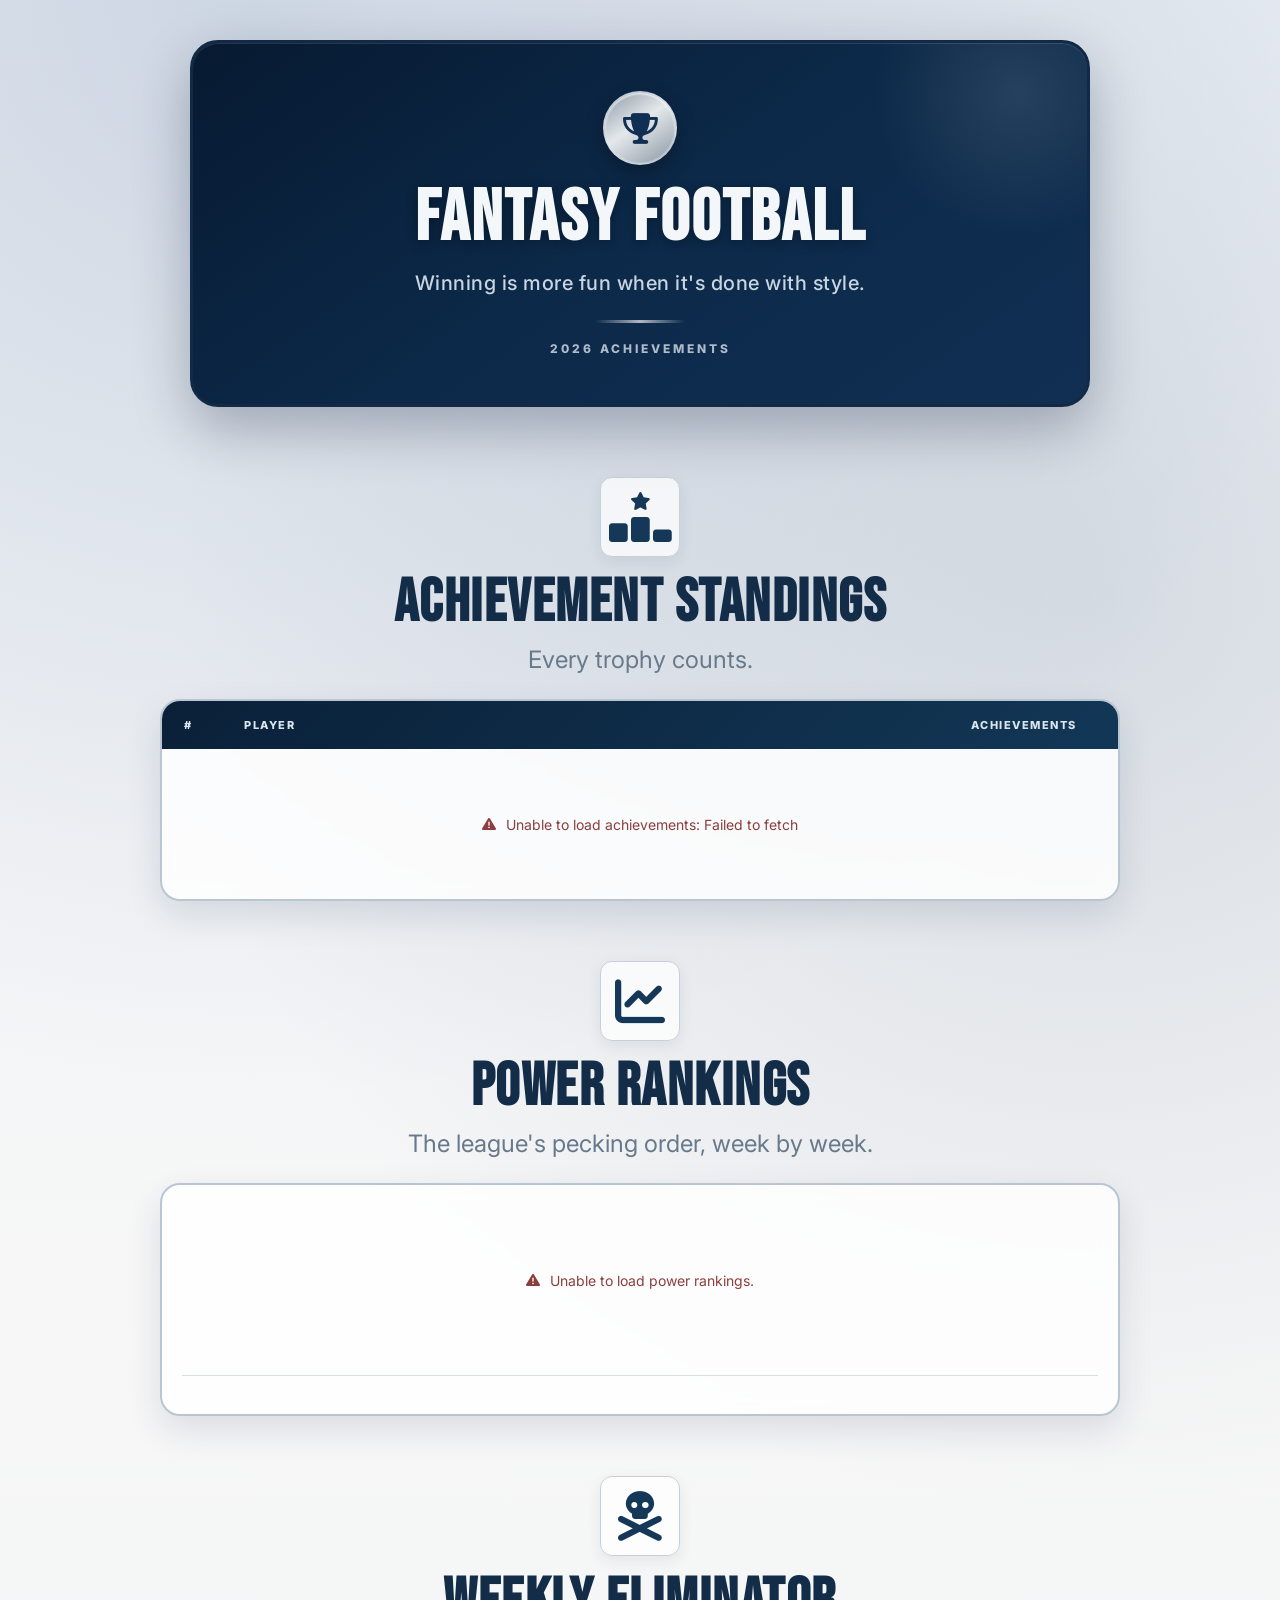
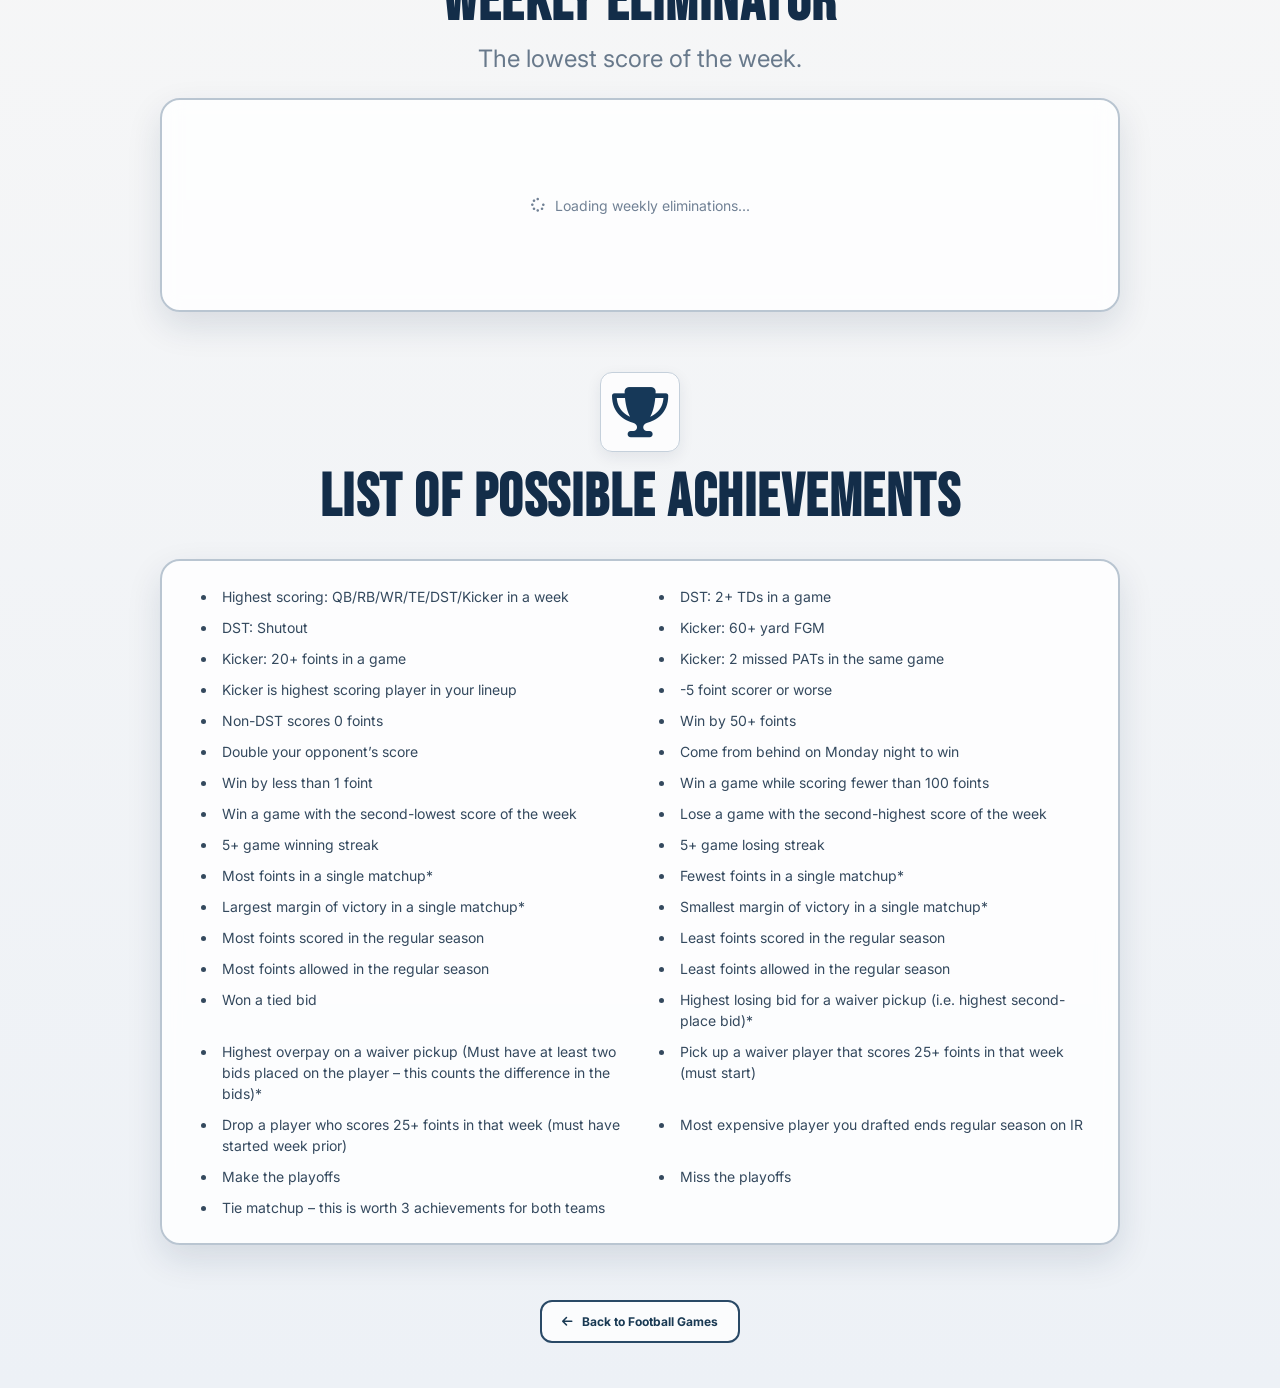
==== commit 21ab80a6: "Update fantasy.html" ====
--- a/fantasy.html
+++ b/fantasy.html
@@ -496,6 +496,13 @@
 
 }
 
+function isPowerRankingImageURL(value) {
+    const trimmedValue = (value || "").trim();
+
+    return /^https?:\/\/\S+\.(jpg|jpeg|png|gif|webp|avif)(\?[^\s]*)?$/i
+        .test(trimmedValue);
+}
+
 
 function getPowerRankingData(playerName) {
 
@@ -643,13 +650,31 @@
             }
         </div>
 
-        ${
+                ${
             item.message
-                ? `
-                    <div class="power-rankings-tooltip-message">
-                        ${escapeHTML(item.message)}
-                    </div>
-                  `
+                ? isPowerRankingImageURL(item.message)
+                    ? `
+                        <div class="power-rankings-tooltip-message">
+                            <img
+                                src="${escapeHTML(item.message)}"
+                                alt="${escapeHTML(playerName)} power rankings"
+                                style="
+                                    display: block;
+                                    max-width: 100%;
+                                    width: 260px;
+                                    max-height: 220px;
+                                    object-fit: contain;
+                                    border-radius: 8px;
+                                    margin: 10px auto 0;
+                                "
+                            >
+                        </div>
+                      `
+                    : `
+                        <div class="power-rankings-tooltip-message">
+                            ${escapeHTML(item.message)}
+                        </div>
+                      `
                 : ""
         }
 
